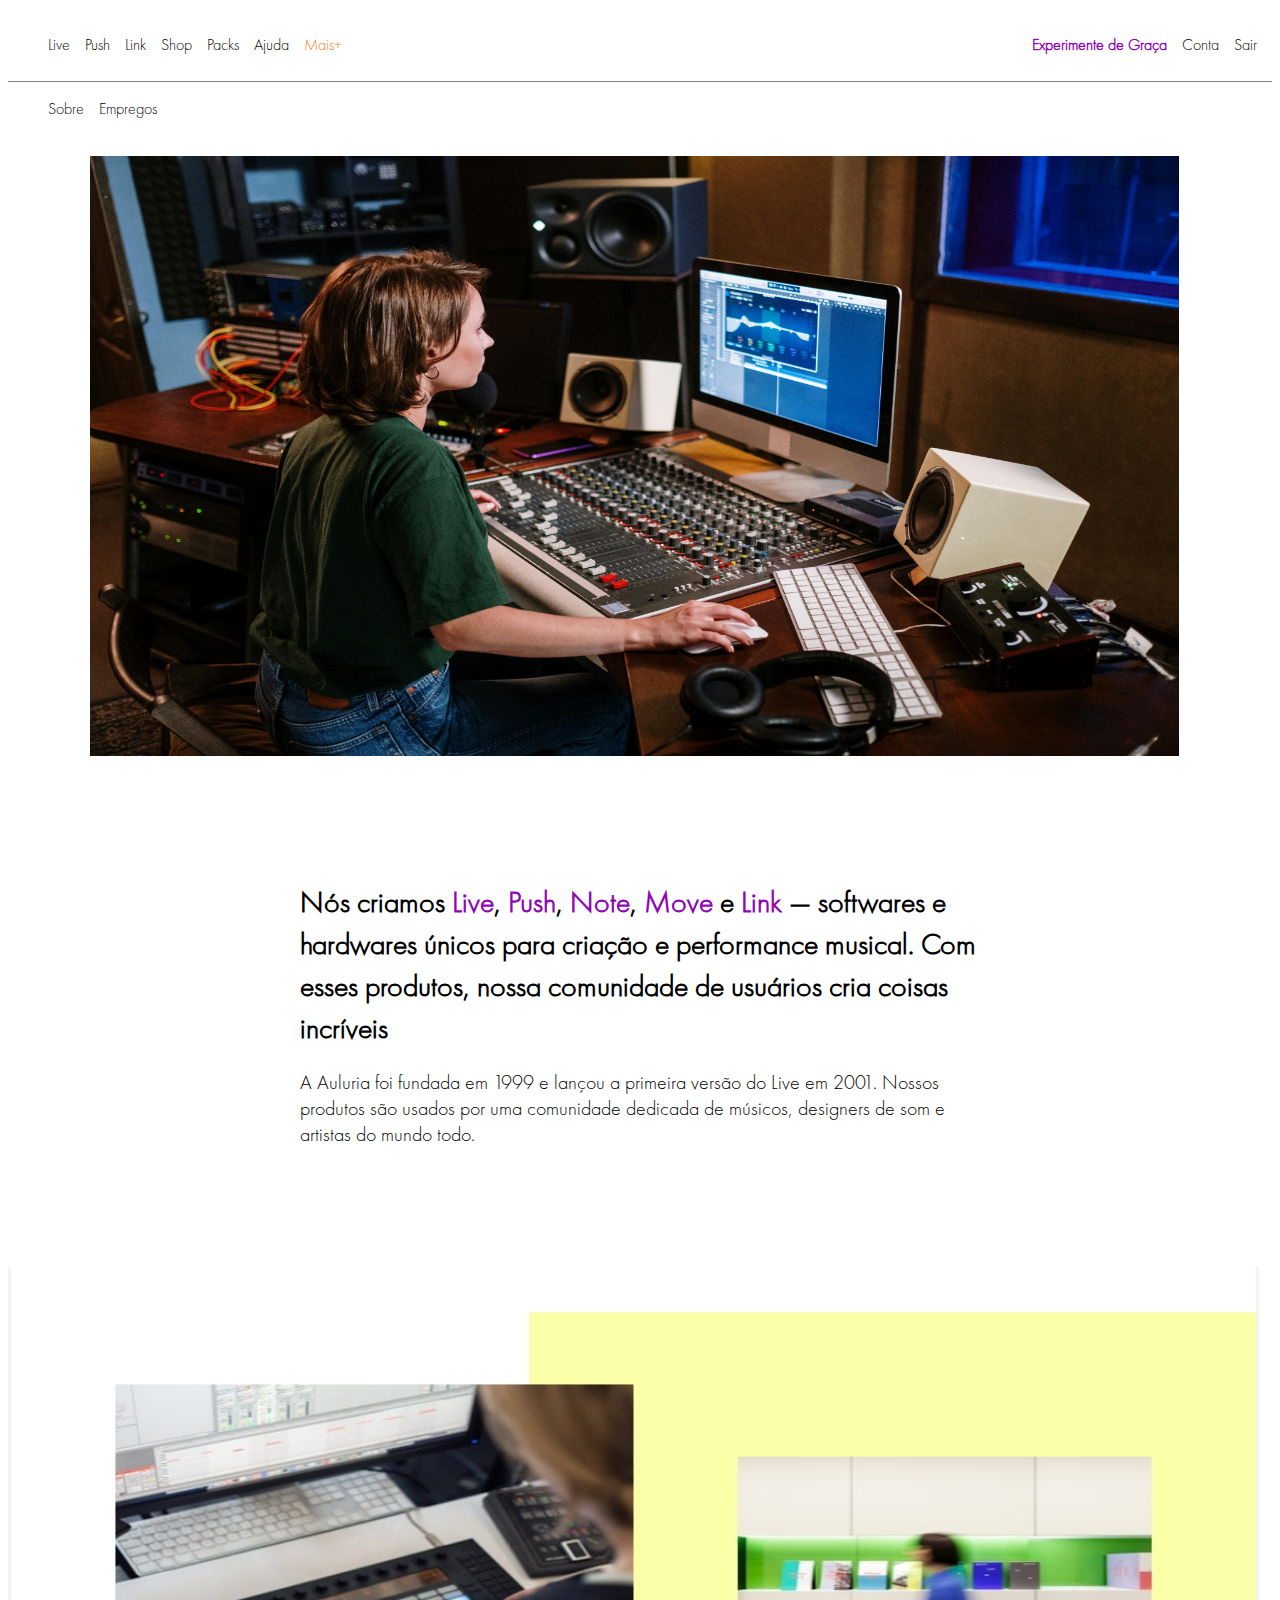
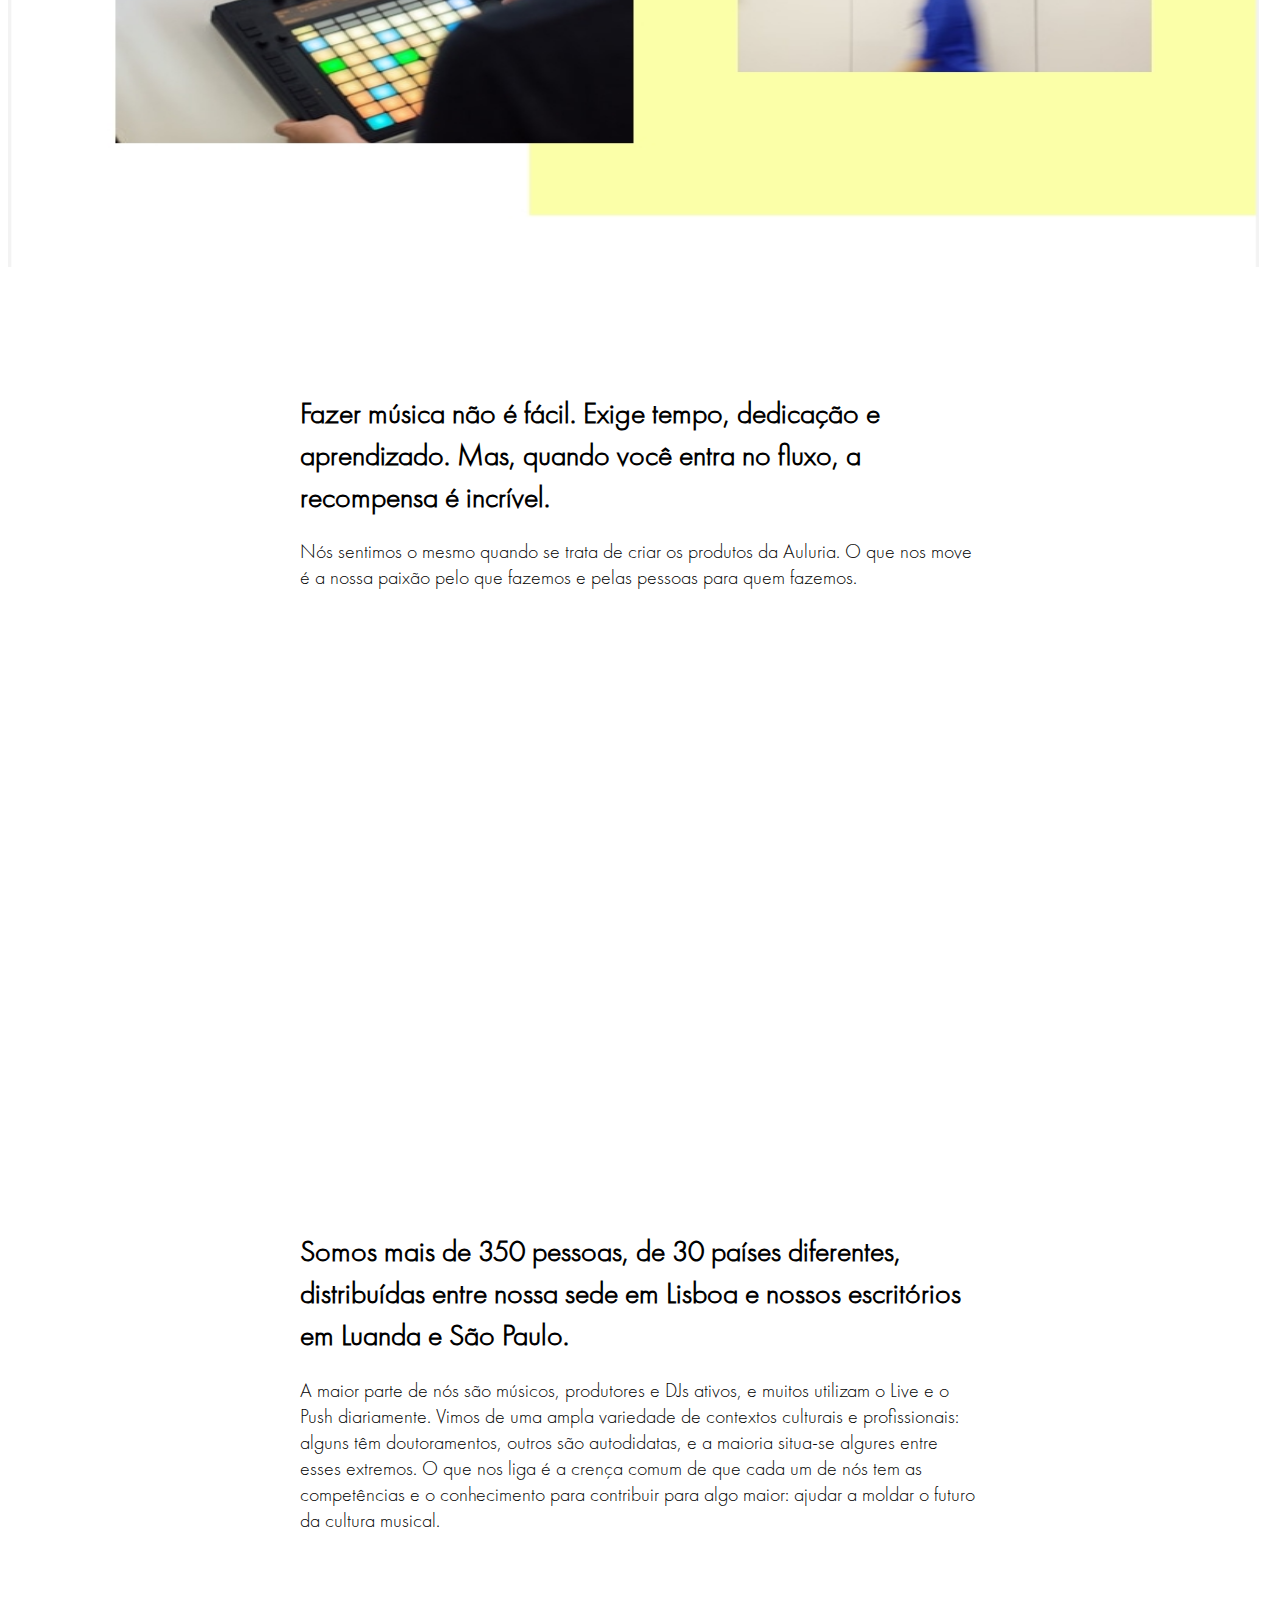
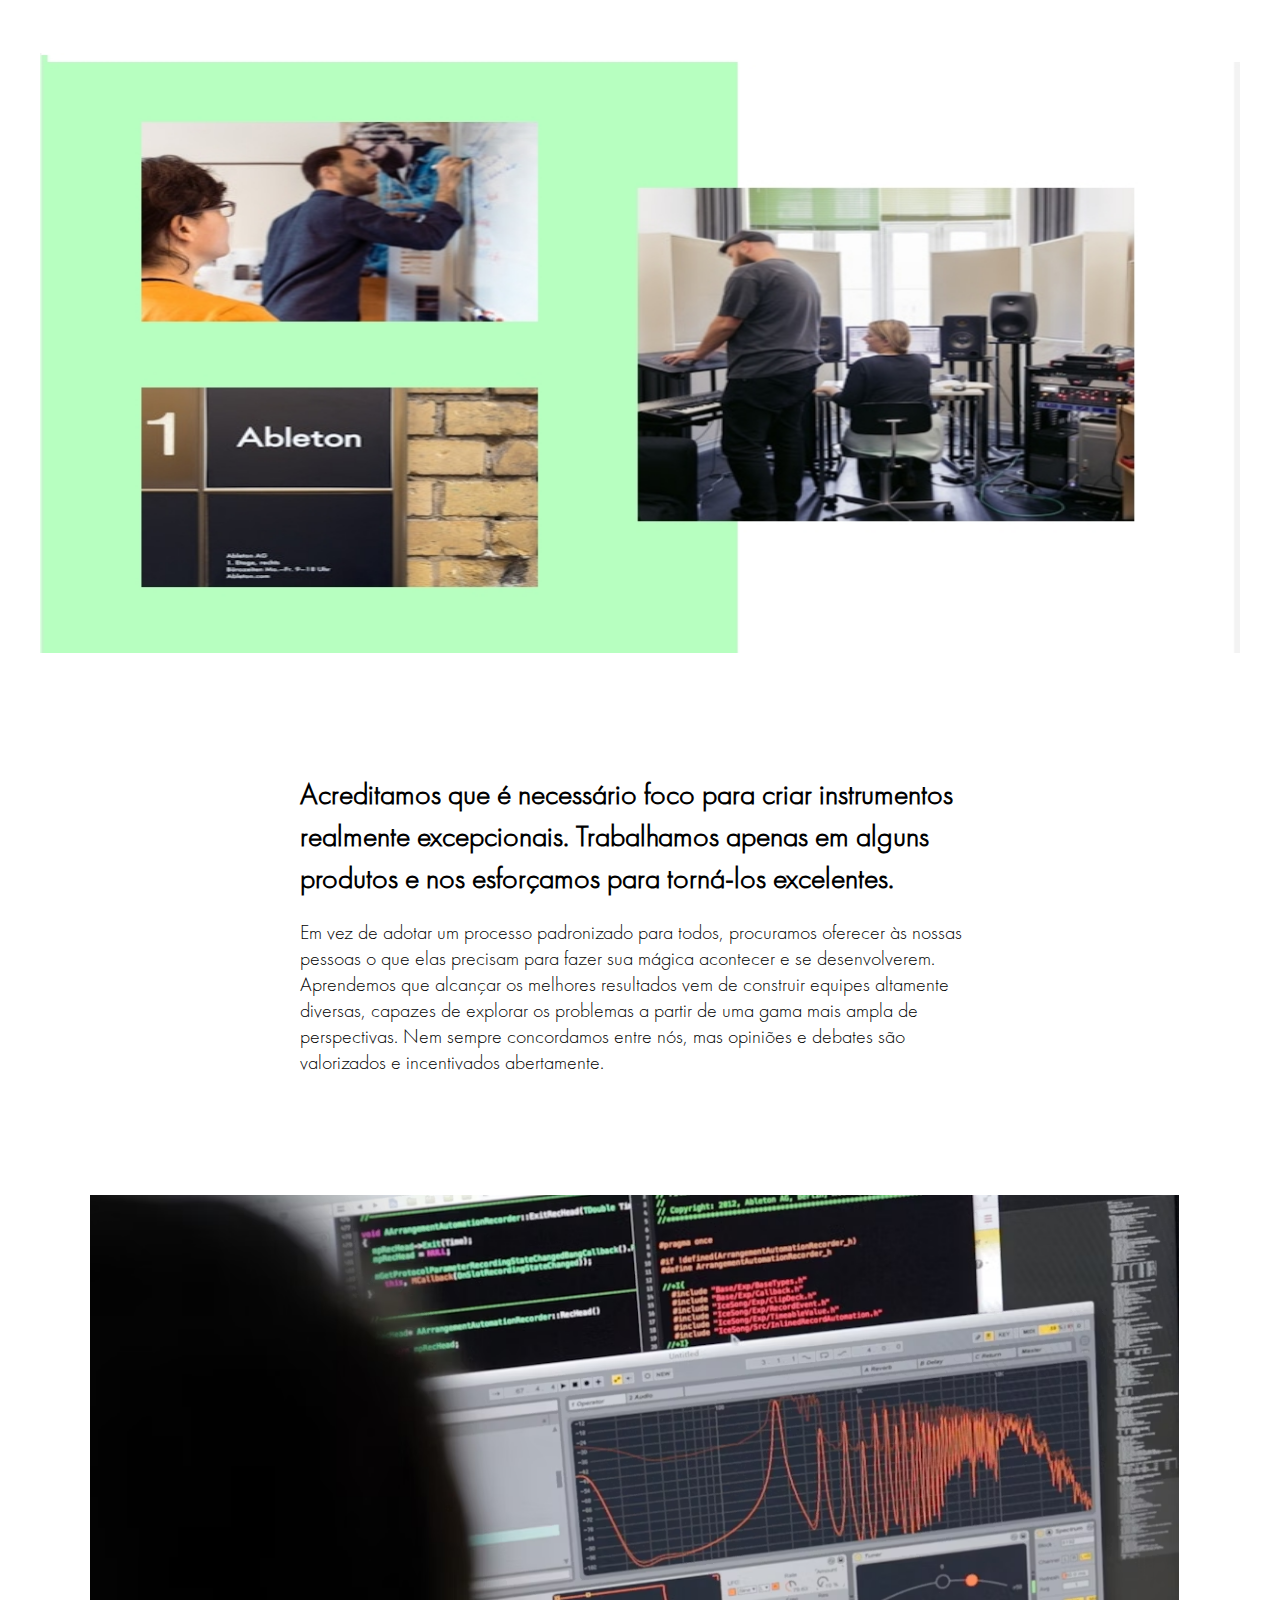
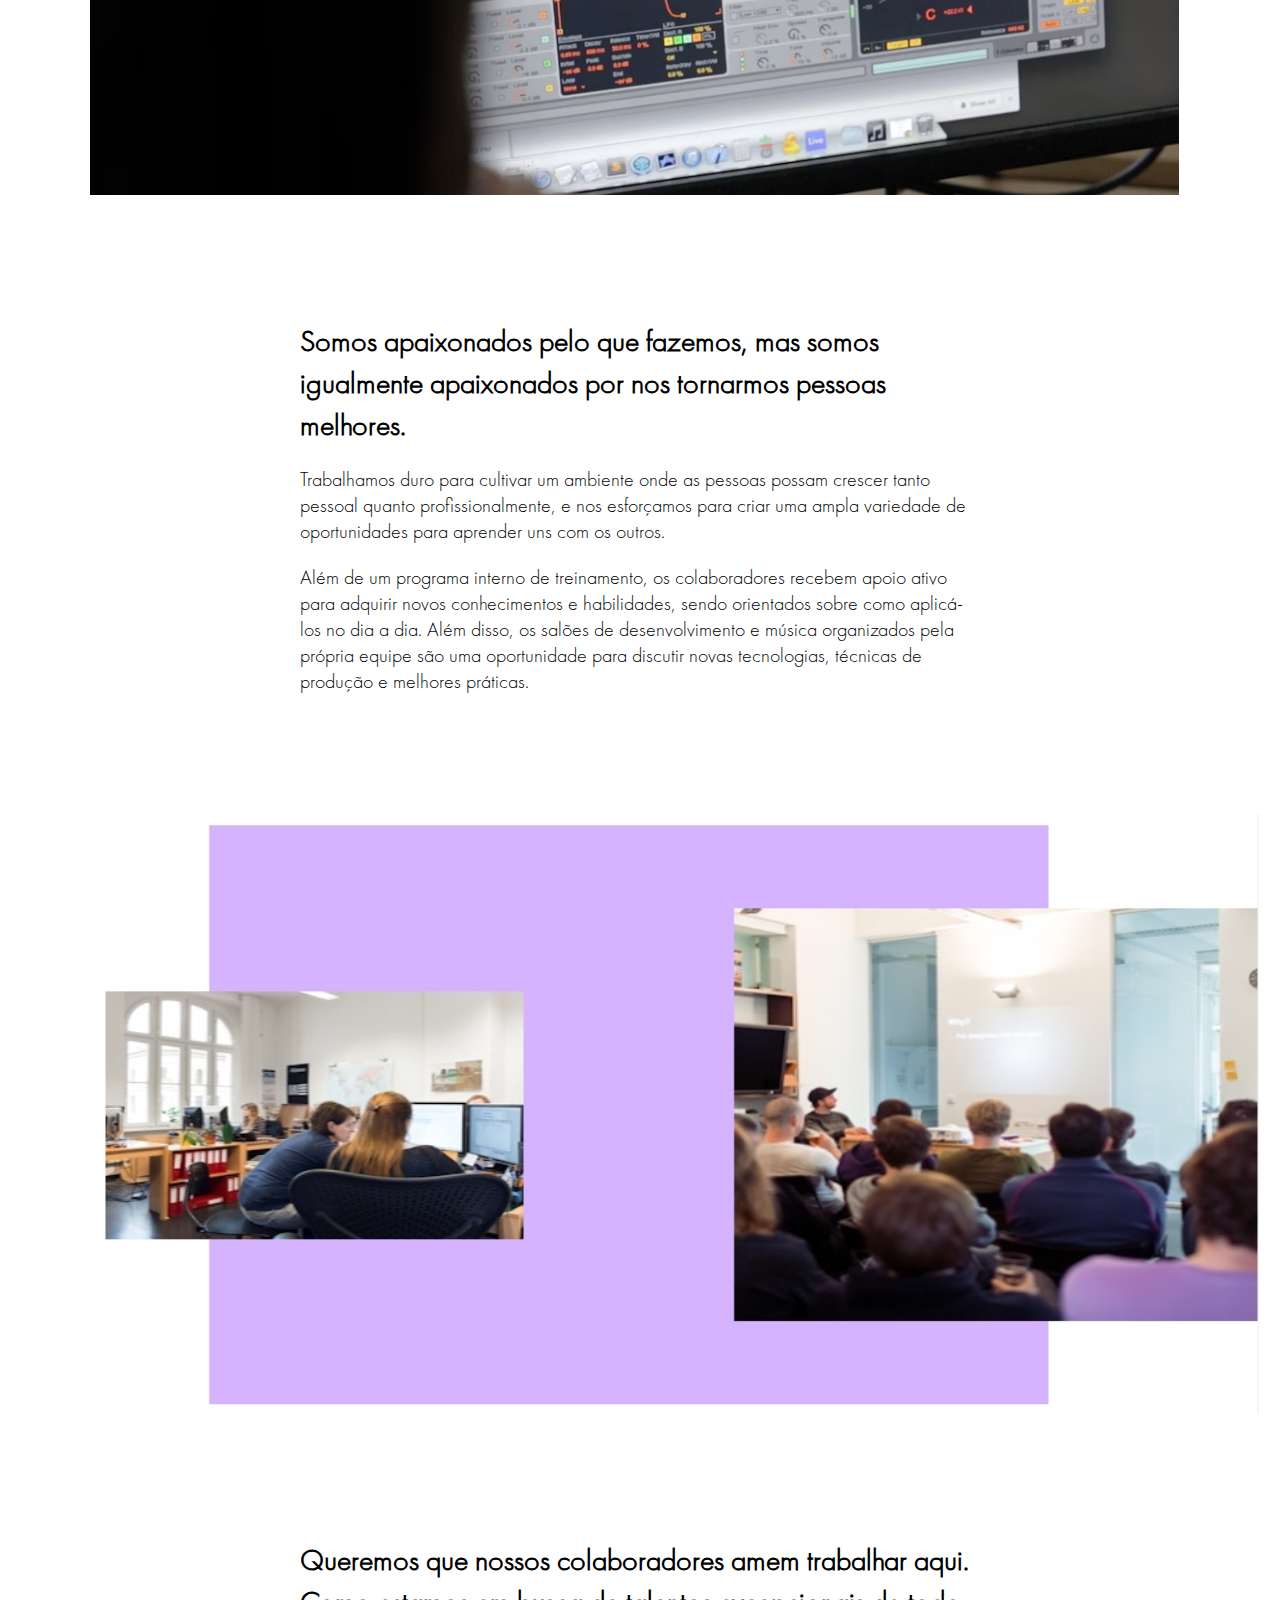
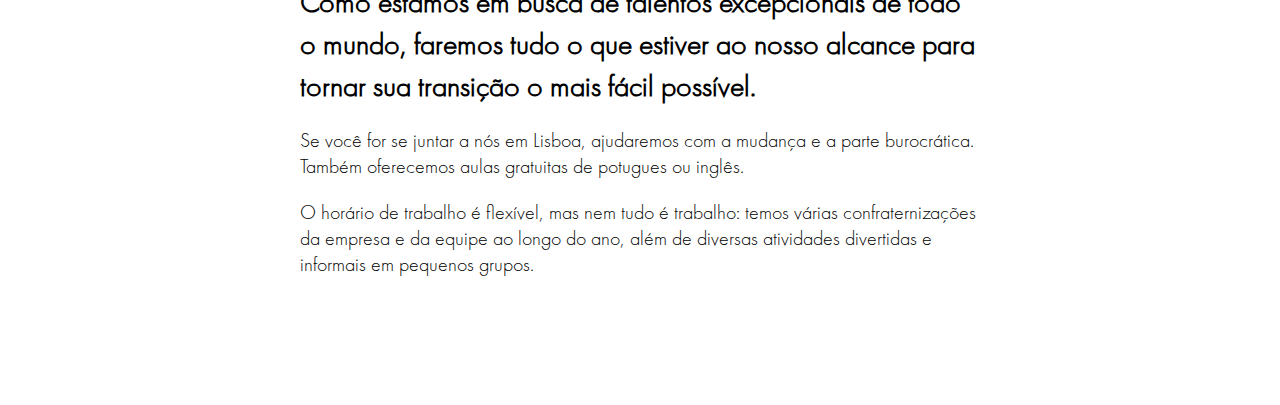
==== pages/home.html @ 12f59c29 "commit #14" ====
<!DOCTYPE html>
<html lang="en">
<head>
    <meta charset="UTF-8">
    <meta name="viewport" content="width=device-width, initial-scale=1.0">
    <title>Auluria</title>
    <link rel="stylesheet" href="home.css">
</head>
<body>
    <header>
        <div id="div-1">
            <ul>
            <li>Live</li>
            <li>Push</li>
            <li>Link</li>
            <li>Shop</li>
            <li>Packs</li>
            <li>Ajuda</li>
            <li style="color:rgba(255, 116, 3, 0.993)">Mais+</li>
            </ul>
        </div>
        <div id="div-2">
            <ul>
                <li style="color:rgba(141, 0, 184, 0.993); font-weight: bold;">Experimente de Graça</li>
                <li>Conta</li>
                <li>Sair</li>
            </ul>
        </div>
    </header>
    <main>
        <ul id="about-and-jobs">
            <li>Sobre</li>
            <li>Empregos</li>
        </ul>
<br>
<section>
    <div class="imagem1">
        <img src="/assets/foto1.jpg" alt="Minha Figura">
    </div>
   <div style="margin-top: 100px;margin-bottom: 100px;">
     <h1>Nós criamos <span>Live</span>, <span>Push</span>, <span>Note</span>, <span>Move</span> e <span>Link</span> — softwares e hardwares únicos para criação e performance musical. Com esses produtos, nossa comunidade de usuários cria coisas incríveis</h1>
     <p>
         A Auluria foi fundada em 1999 e lançou a primeira versão do Live em 2001. Nossos produtos são usados por uma comunidade dedicada de músicos, designers de som e artistas do mundo todo.
     </p>
   </div>
</section>
       
<section>
    <div class="imagem2">
        <img src="/assets/foto2.jpeg" alt="Minha Figura">
    </div>
    <div style="margin-top: 100px;margin-bottom: 100px;">
        <h1>Fazer música não é fácil. Exige tempo, dedicação e aprendizado. Mas, quando você entra no fluxo, a recompensa é incrível.</h1>
        <p>
            Nós sentimos o mesmo quando se trata de criar os produtos da Auluria. O que nos move é a nossa paixão pelo que fazemos e pelas pessoas para quem fazemos.
        </p>
    </div>
</section>
<section>
    
    <iframe style="width: 680px; height: 400px; left: 0px; top: 0px;" src="https://www.youtube.com/embed/9SbnhgjeyXA" title="Why Ableton - Juanpe" frameborder="0" allow="accelerometer; autoplay; clipboard-write; encrypted-media; gyroscope; picture-in-picture; web-share" referrerpolicy="strict-origin-when-cross-origin" allowfullscreen></iframe> 
    
   <div style="margin-top: 100px;margin-bottom: 100px;">
     <h1>Somos mais de 350 pessoas, de 30 países diferentes, distribuídas entre nossa sede em Lisboa e nossos escritórios em Luanda e São Paulo.</h1>
     
     <p>
         A maior parte de nós são músicos, produtores e DJs ativos, e muitos utilizam o Live e o Push diariamente. Vimos de uma ampla variedade de contextos culturais e profissionais: alguns têm doutoramentos, outros são autodidatas, e a maioria situa-se algures entre esses extremos. O que nos liga é a crença comum de que cada um de nós tem as competências e o conhecimento para contribuir para algo maior: ajudar a moldar o futuro da cultura musical.
     </p>
   </div>
</section>
<section>
    <div class="imagem3">
        <img src="/assets/foto3.jpeg" alt="Minha Figura">
    </div>
    
   <div style="margin-top: 100px;margin-bottom: 100px;">
     <h1>Acreditamos que é necessário foco para criar instrumentos realmente excepcionais. Trabalhamos apenas em alguns produtos e nos esforçamos para torná-los excelentes.</h1>
     
     <p>
        Em vez de adotar um processo padronizado para todos, procuramos oferecer às nossas pessoas o que elas precisam para fazer sua mágica acontecer e se desenvolverem. Aprendemos que alcançar os melhores resultados vem de construir equipes altamente diversas, capazes de explorar os problemas a partir de uma gama mais ampla de perspectivas.
        Nem sempre concordamos entre nós, mas opiniões e debates são valorizados e incentivados abertamente.
                
     </p>
   </div>
</section>
<section>
    <div class="imagem1">
        <img src="/assets/foto4.avif" alt="Minha Figura">
    </div>
   <div style="margin-top: 100px;margin-bottom: 100px;">
     <h1>Somos apaixonados pelo que fazemos, mas somos igualmente apaixonados por nos tornarmos pessoas melhores.</h1>
<p>Trabalhamos duro para cultivar um ambiente onde as pessoas possam crescer tanto pessoal quanto profissionalmente, e nos esforçamos para criar uma ampla variedade de oportunidades para aprender uns com os outros.</p>
     <p>
        Além de um programa interno de treinamento, os colaboradores recebem apoio ativo para adquirir novos conhecimentos e habilidades, sendo orientados sobre como aplicá-los no dia a dia. Além disso, os salões de desenvolvimento e música organizados pela própria equipe são uma oportunidade para discutir novas tecnologias, técnicas de produção e melhores práticas.
     </p>
   </div>
</section>
<section>
    <div class="imagem2">
        <img src="/assets/foto5.jpeg" alt="Minha Figura">
    </div>
    <div style="margin-top: 100px;margin-bottom: 100px;">
        <h1>Queremos que nossos colaboradores amem trabalhar aqui. Como estamos em busca de talentos excepcionais de todo o mundo, faremos tudo o que estiver ao nosso alcance para tornar sua transição o mais fácil possível.</h1>
        <p>
            Se você for se juntar a nós em Lisboa, ajudaremos com a mudança e a parte burocrática. Também oferecemos aulas gratuitas de potugues ou inglês.
        </p>
        <p>
            O horário de trabalho é flexível, mas nem tudo é trabalho: temos várias confraternizações da empresa e da equipe ao longo do ano, além de diversas atividades divertidas e informais em pequenos grupos.
        </p>
    </div>
</section>
    </main>
    
</body>
</html>
---- pages/home.css ----
/* @import url('https://fonts.googleapis.com/css2?family=Inter:ital,opsz,wght@0,14..32,100..900;1,14..32,100..900&family=Outfit:wght@100..900&display=swap'); */


@font-face {
    font-family: 'FuturaPTLight';
    src: url('/fonts/FuturaPTLight.otf') format('opentype'); 
    font-weight: normal;
    font-style: normal;
    font-display: swap; 
}

*{
    font-family: 'FuturaPTLight', sans-serif;
}

header,#about-and-jobs{
   
}

header{
    display: flex;
    flex-direction: row;
    justify-content: space-between;
    border-bottom: 1px solid rgb(126, 126, 126);
    padding-bottom: 10px;
    padding-top: 10px;
}

header ul{
    display: flex;
    flex-direction: row;
}

header ul li{
    margin-right: 15px;
    cursor: pointer;
}

ul{
    list-style: none;
}

h1{
    font-size:30px;
    font-weight:700;
    line-height:42px;
}

p{
    font-size: 20px;
}

section{
    display: flex;
    justify-content: center;
    flex-direction: column;
    align-items: center;
}

#about-and-jobs{
    display: flex;
    flex-direction: row;
}

#about-and-jobs li{
    margin-right: 15px;
}

.imagem1{
    width: 1100px;
}

.imagem2{
    width: 100%;
}
.imagem1 img{
    width: 99%;
    height: 600px;
   
}

.imagem2 img{
    width: 99%;
    height: 600px;
}

.imagem3{
    display: flex;
    justify-content: center;
    width: 100%;
}

.imagem3 img{
    width: 1200px;
    height: 600px;
}

section h1,p{
    text-align: left;
    width: 680px;
}

section span{
     color:rgba(141, 0, 184, 0.993);
}
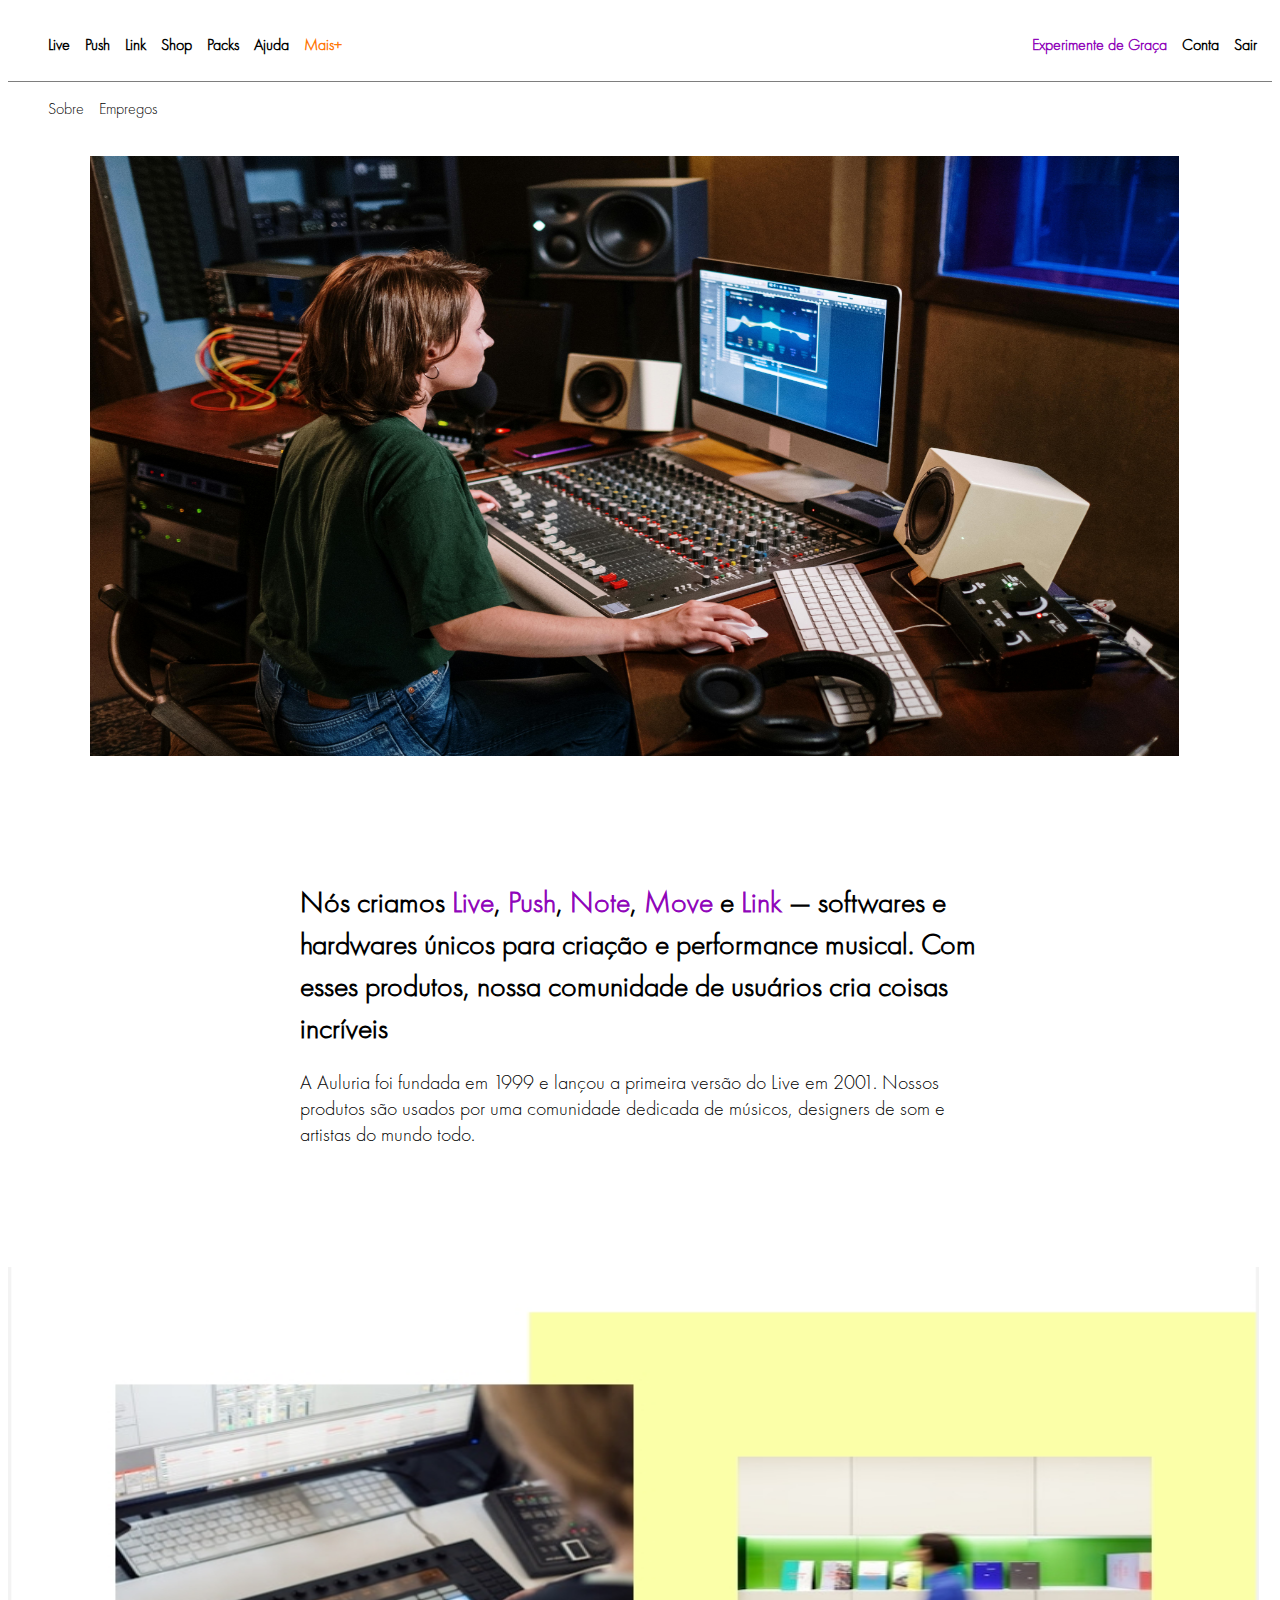
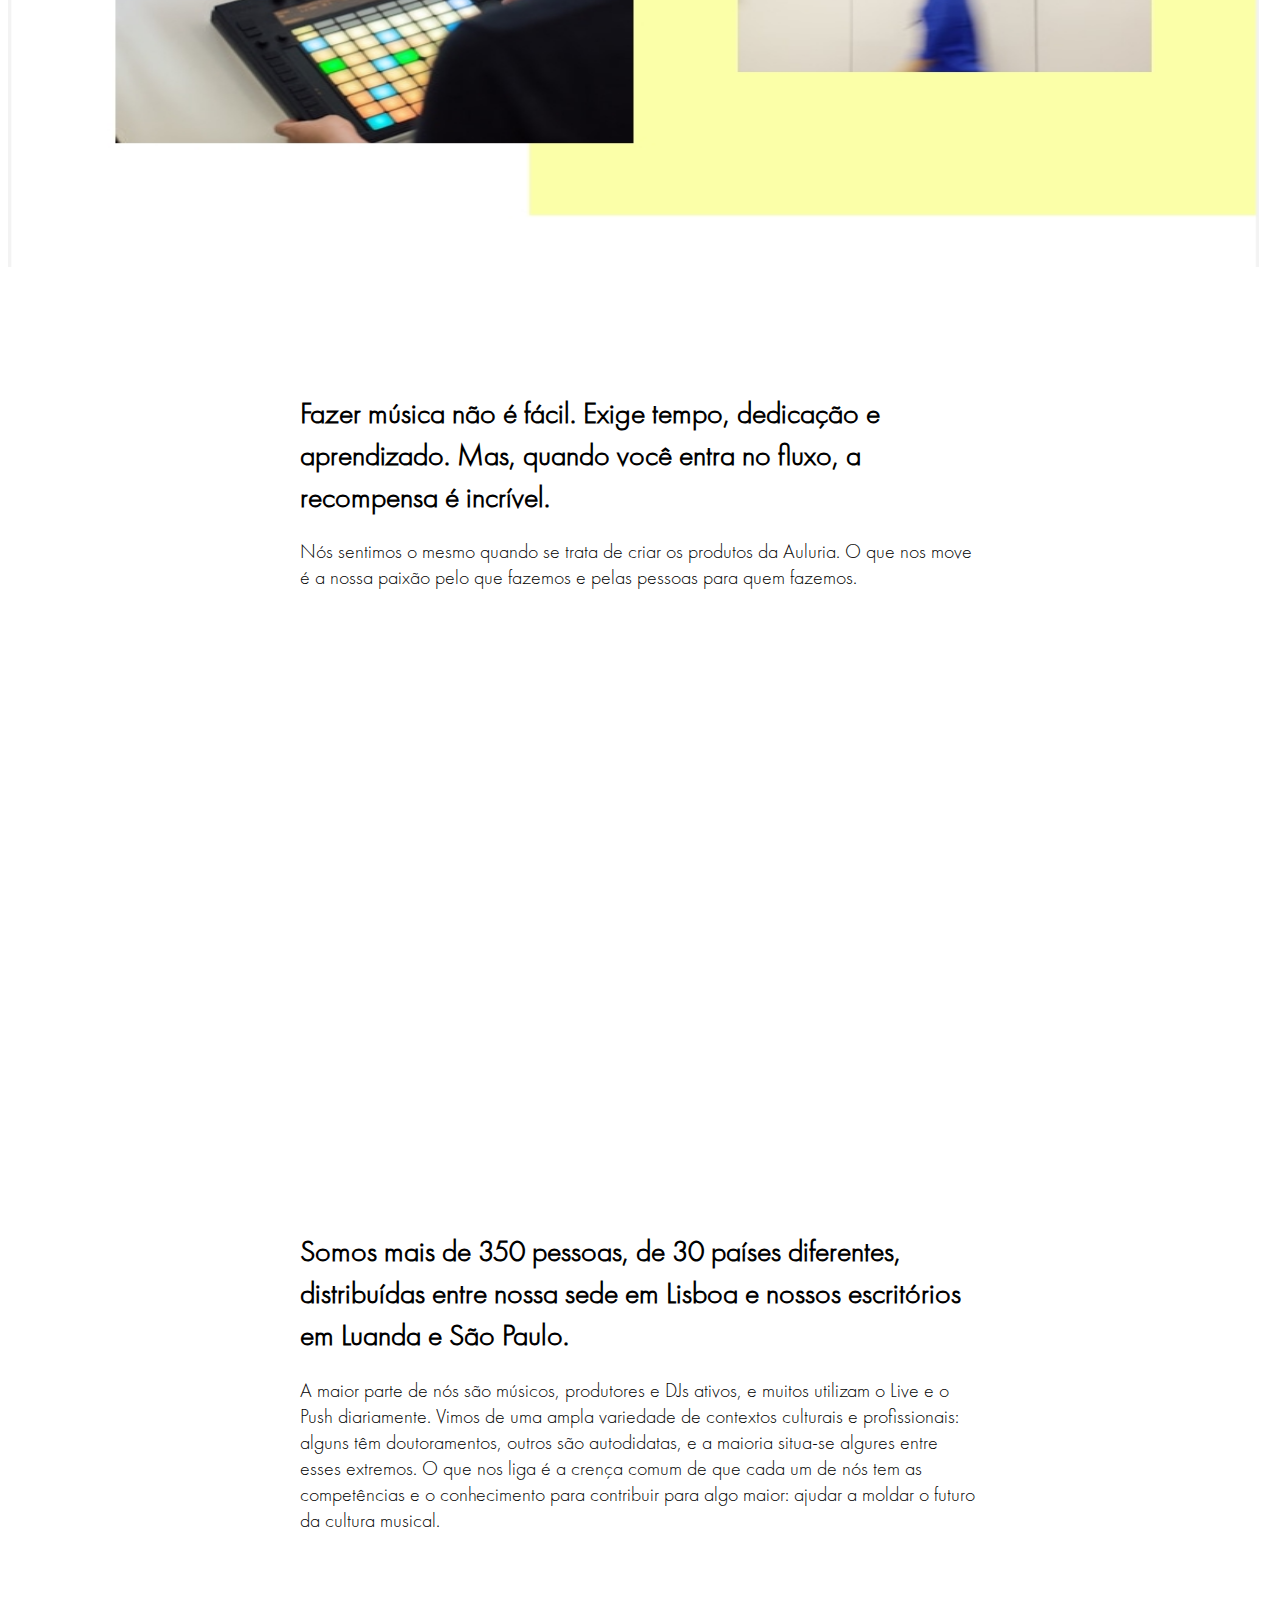
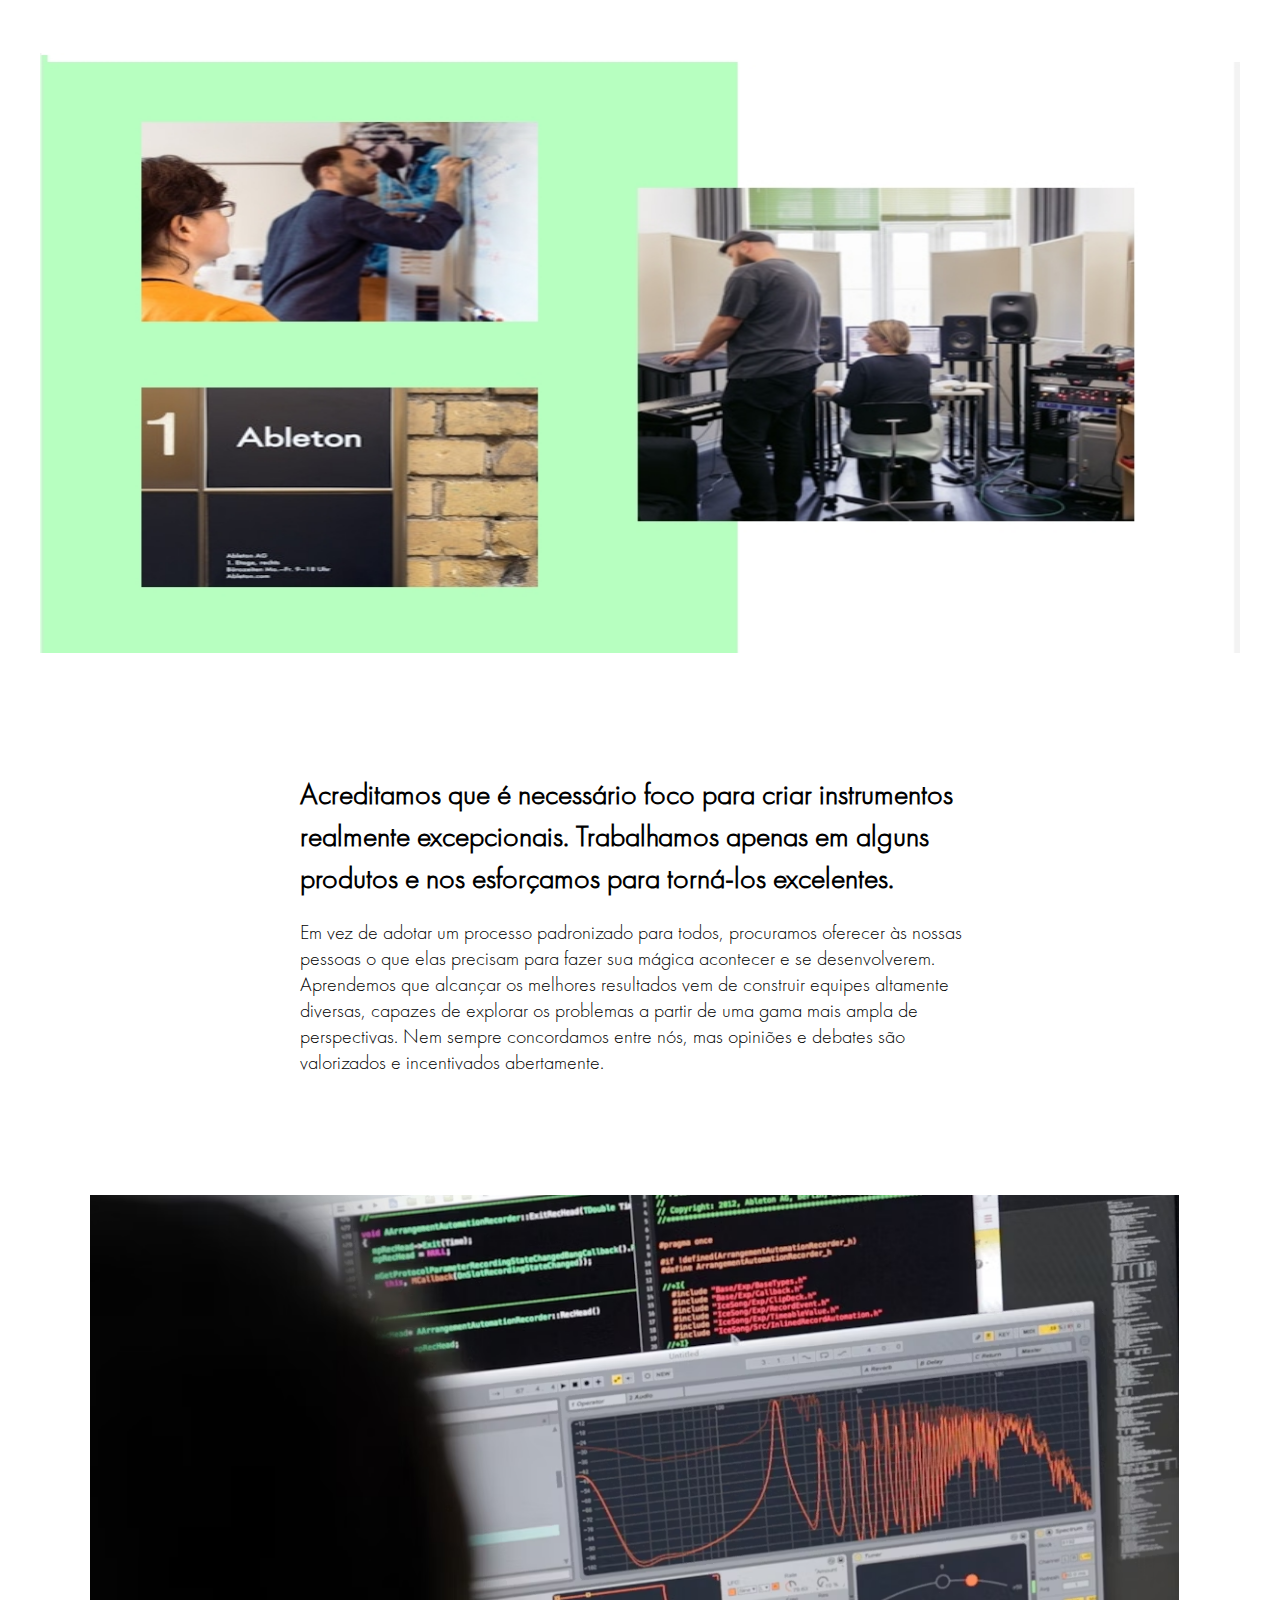
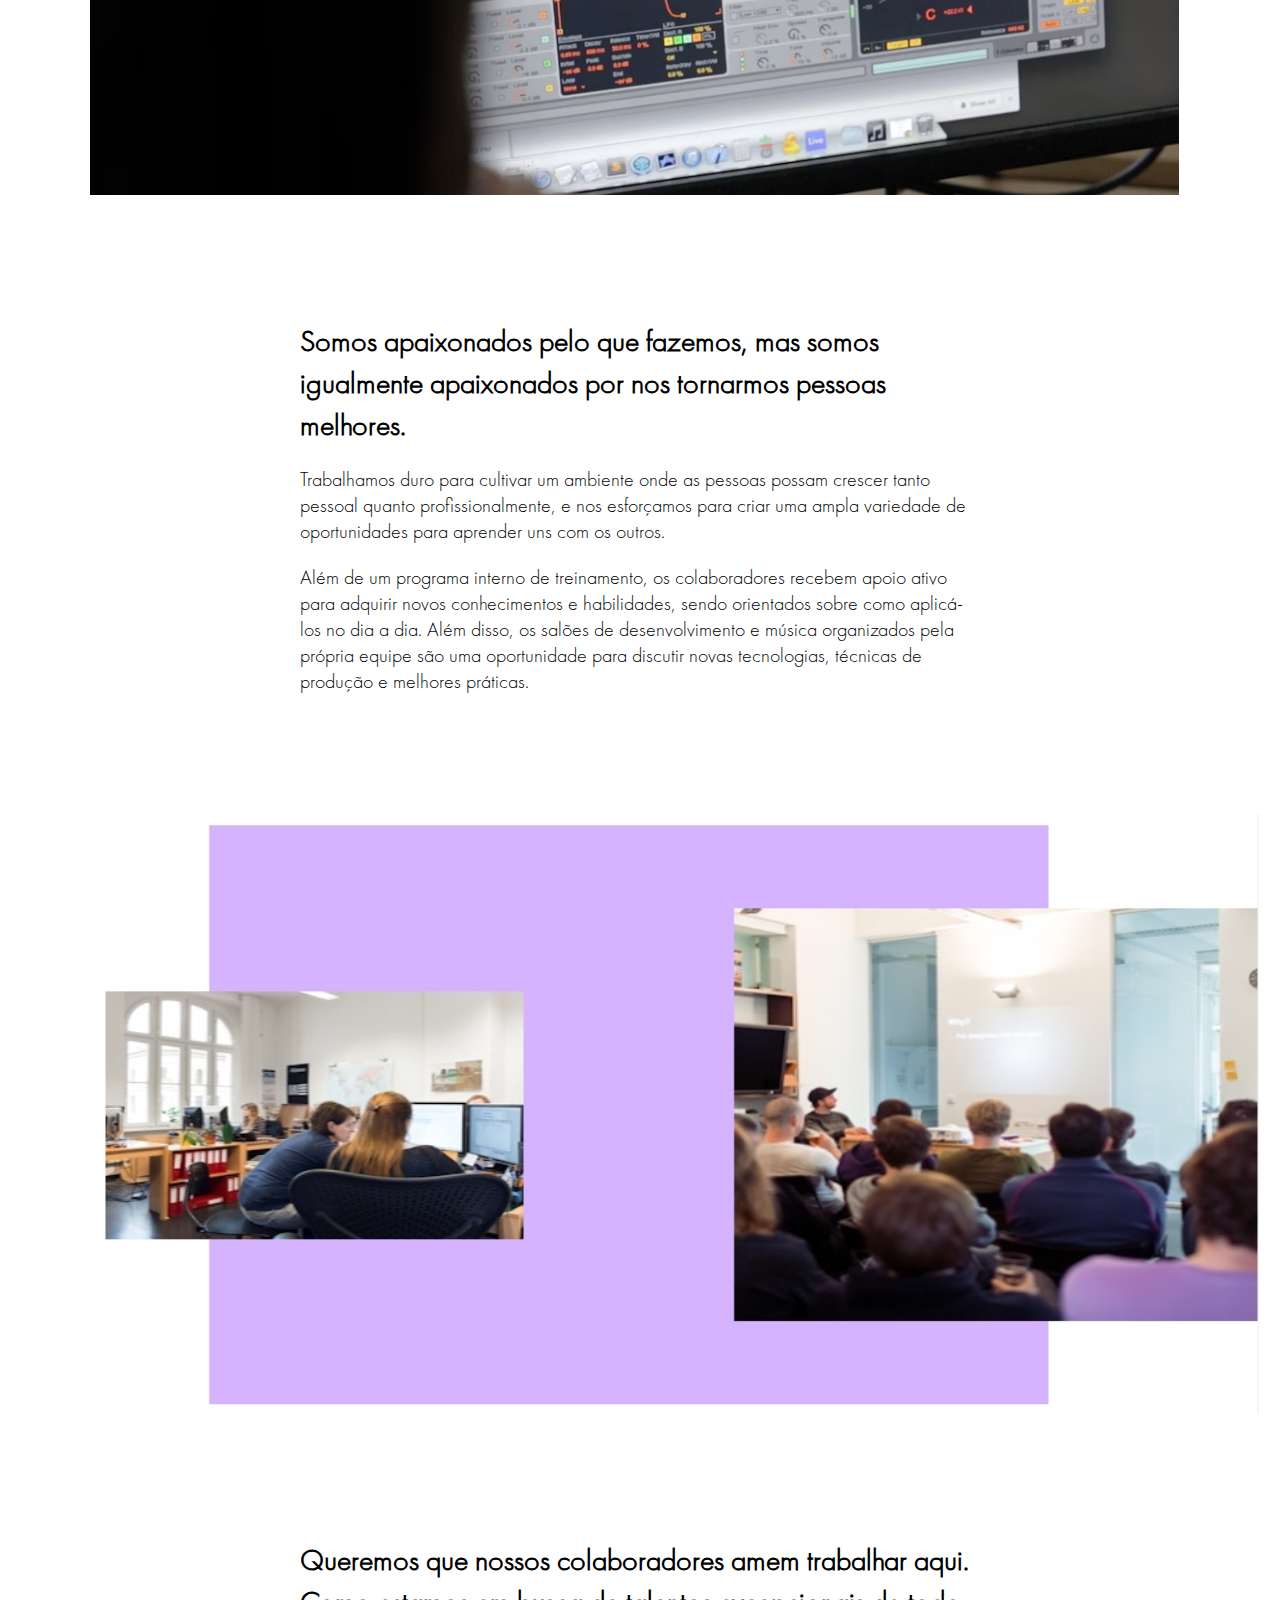
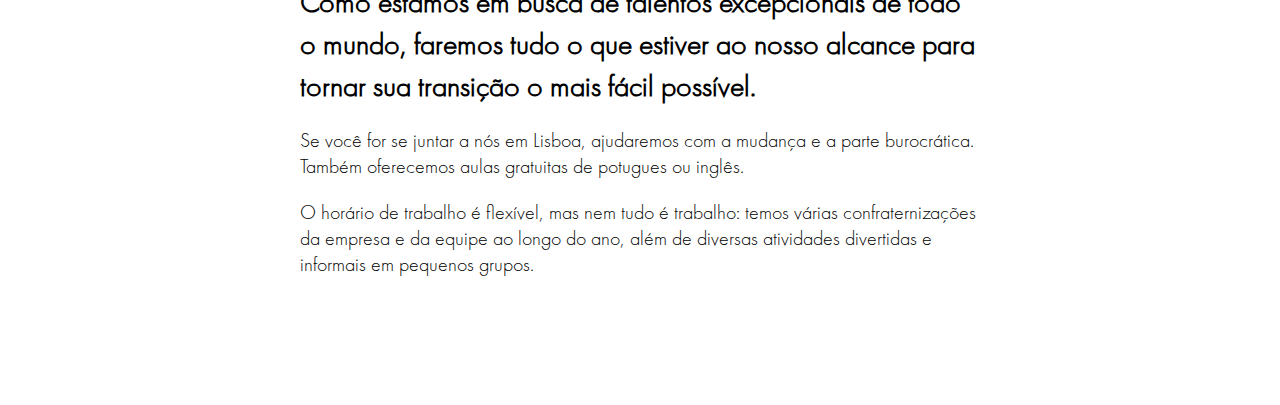
==== commit 442d66be: "commit #14" ====
--- a/pages/home.html
+++ b/pages/home.html
@@ -21,7 +21,7 @@
         </div>
         <div id="div-2">
             <ul>
-                <li style="color:rgba(141, 0, 184, 0.993); font-weight: bold;">Experimente de Graça</li>
+                <li style="color:rgba(141, 0, 184, 0.993); font-weight: bolder;">Experimente de Graça</li>
                 <li>Conta</li>
                 <li>Sair</li>
             </ul>
--- a/pages/home.css
+++ b/pages/home.css
@@ -1,4 +1,6 @@
-/* @import url('https://fonts.googleapis.com/css2?family=Inter:ital,opsz,wght@0,14..32,100..900;1,14..32,100..900&family=Outfit:wght@100..900&display=swap'); */
+*{
+    font-family: 'FuturaPTLight', sans-serif;
+}
 
 
 @font-face {
@@ -9,8 +11,8 @@
     font-display: swap; 
 }
 
-*{
-    font-family: 'FuturaPTLight', sans-serif;
+#div-1,#div-2{
+    font-weight: 800;
 }
 
 header,#about-and-jobs{
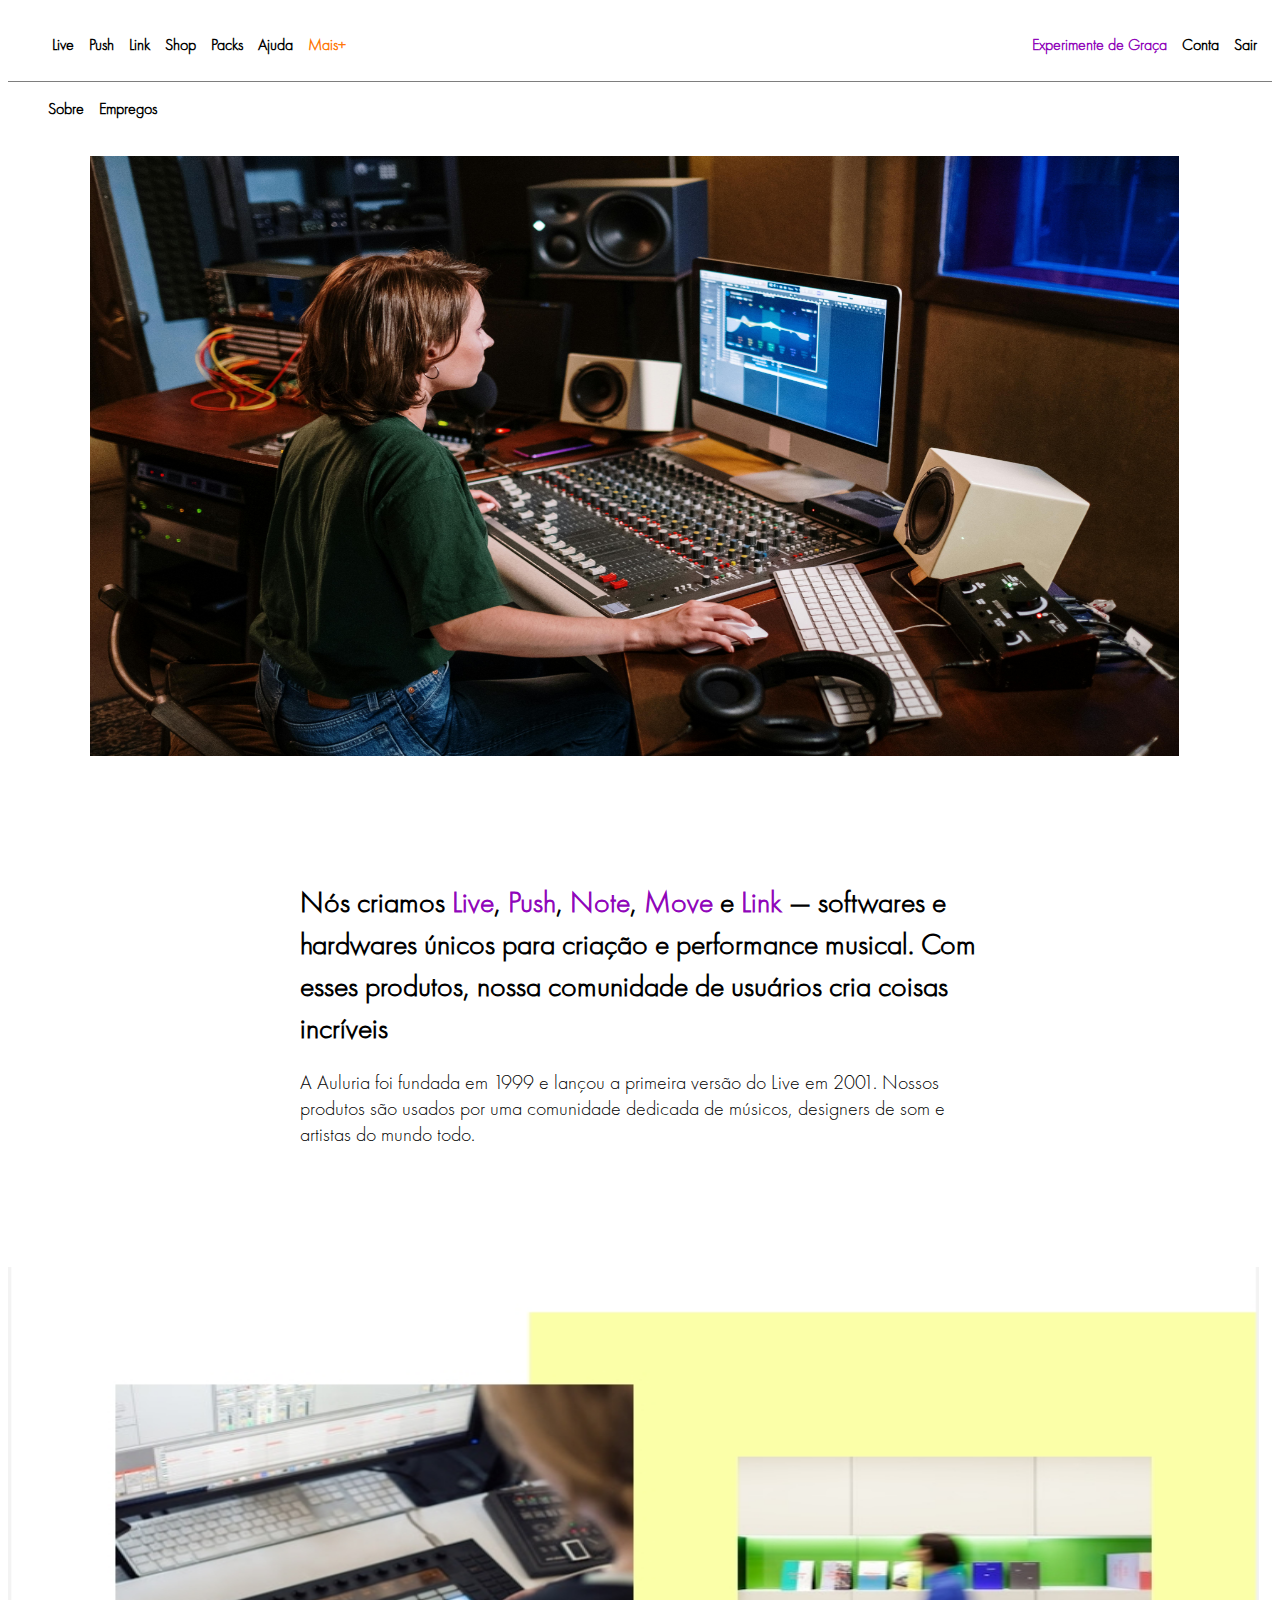
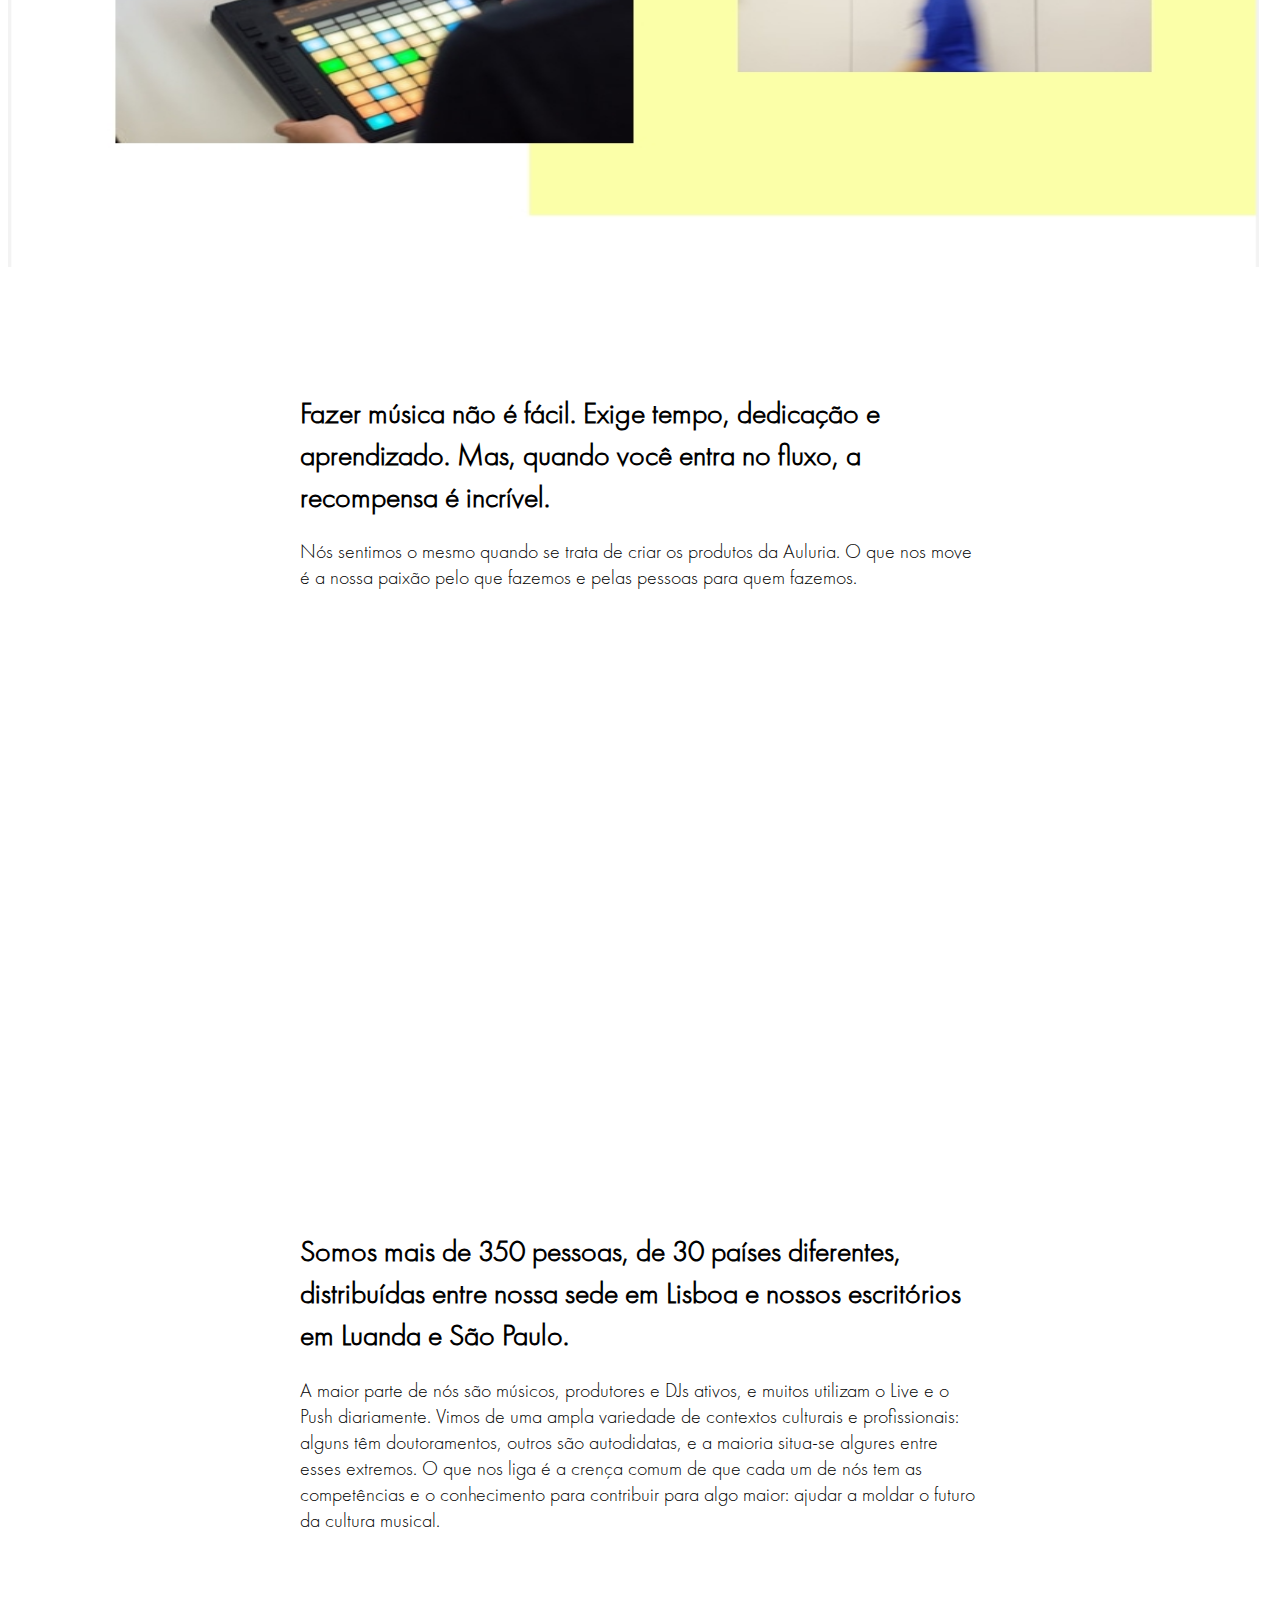
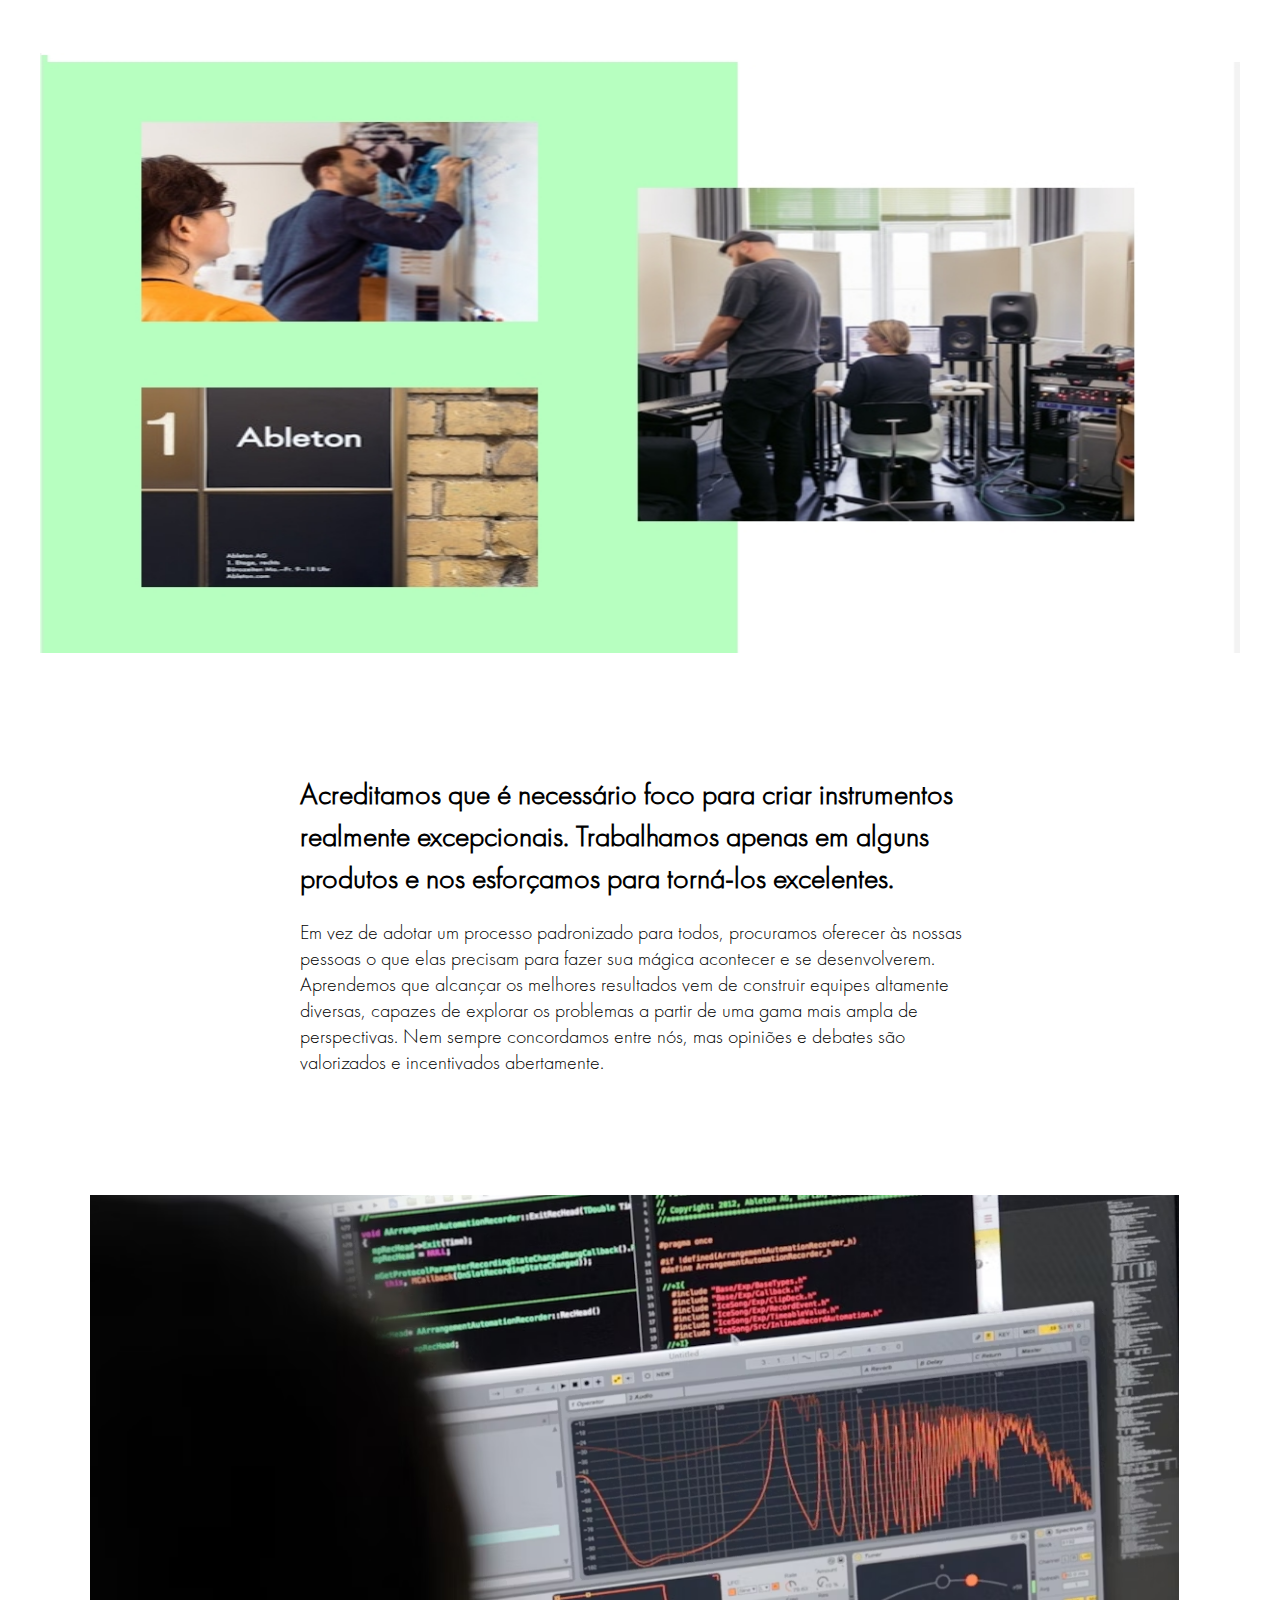
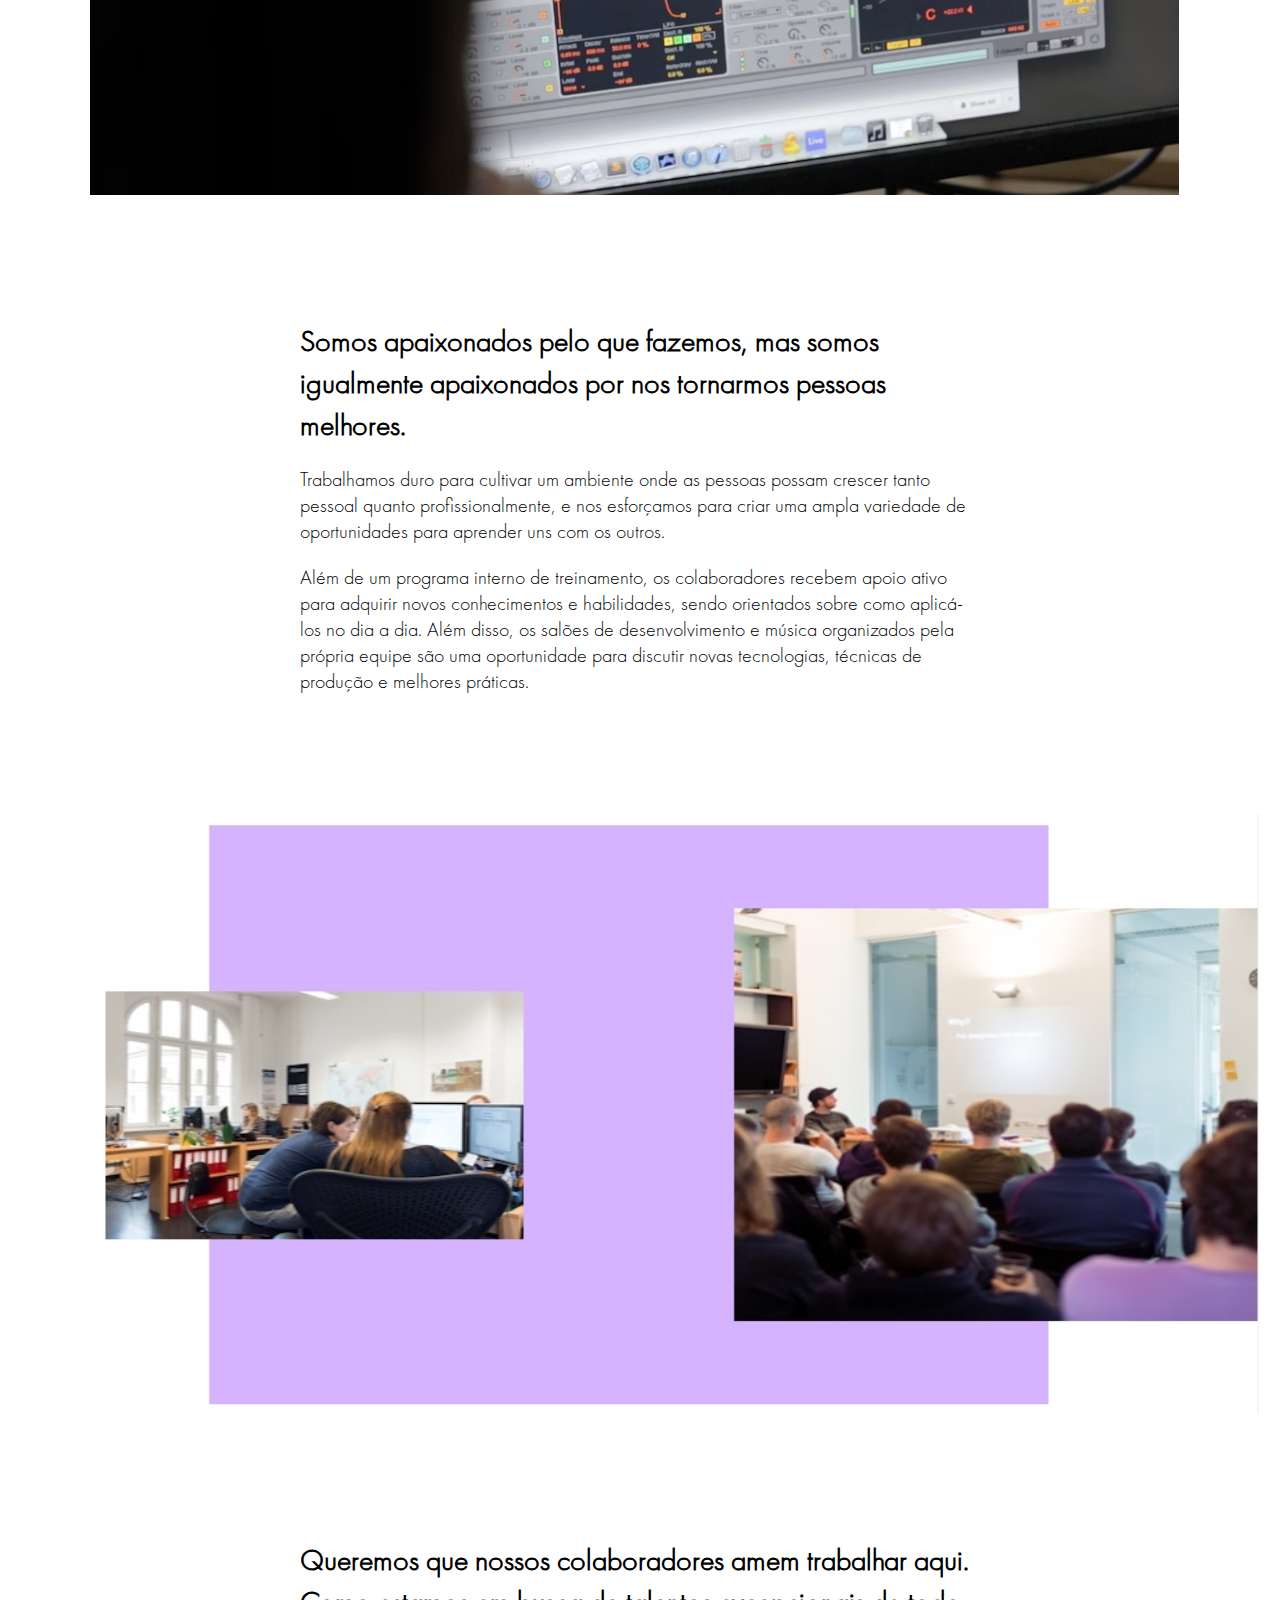
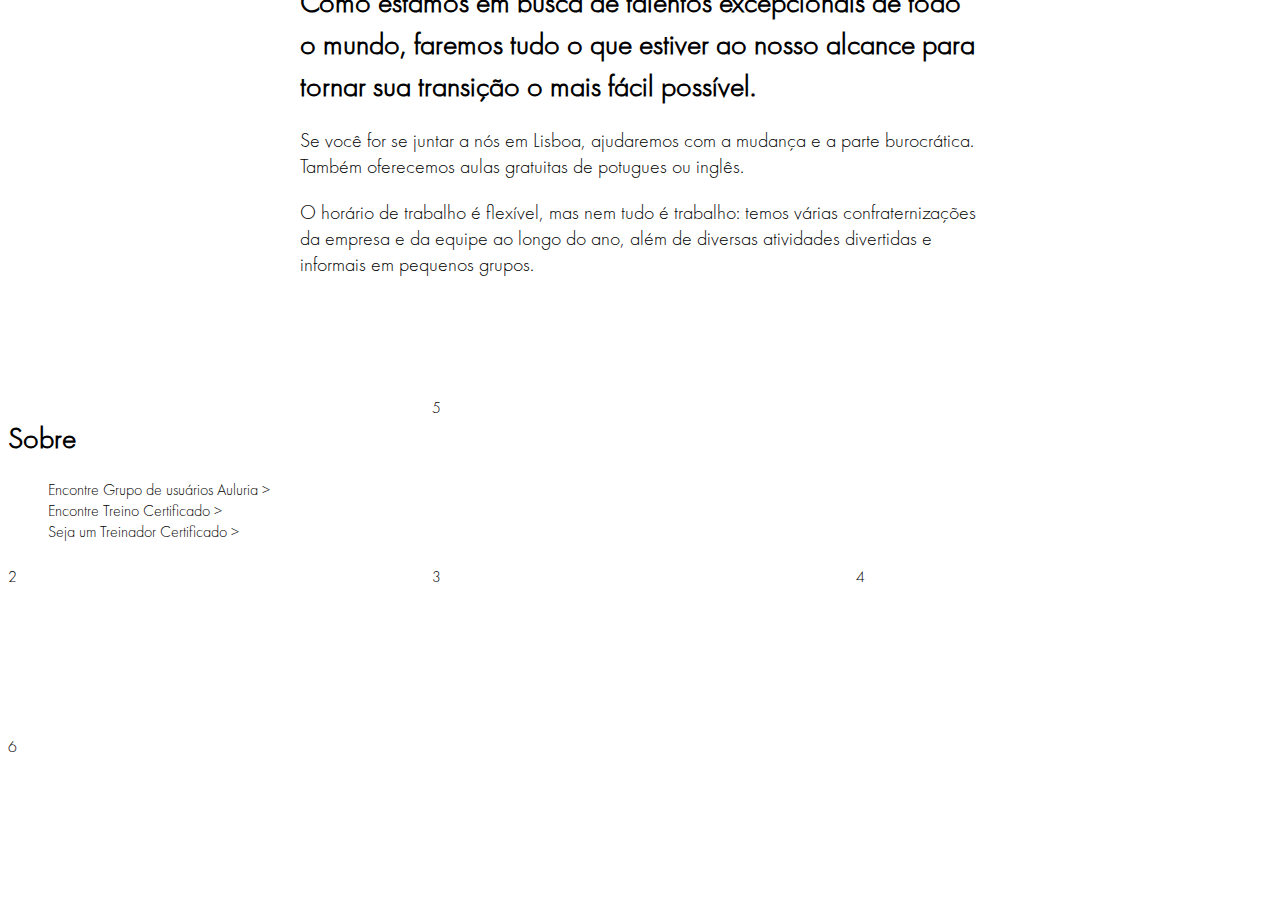
==== commit 99505266: "footer adicionado" ====
--- a/pages/home.html
+++ b/pages/home.html
@@ -109,6 +109,22 @@
         </p>
     </div>
 </section>
+<footer>
+    <div class="parent">
+        <div class="div1"><h1>Sobre</h1>
+        <ul>
+            <li>Encontre Grupo de usuários Auluria ></li>
+            <li>Encontre Treino Certificado ></li>
+            <li>Seja um Treinador Certificado ></li>
+        </ul>
+        </div>
+        <div class="div2">2</div>
+        <div class="div3">3</div>
+        <div class="div4">4</div>
+        <div class="div5">5</div>
+        <div class="div6">6</div>
+    </div>
+</footer>
     </main>
     
 </body>
--- a/pages/home.css
+++ b/pages/home.css
@@ -10,13 +10,15 @@
     font-style: normal;
     font-display: swap; 
 }
-
-#div-1,#div-2{
+#div-1{
+    margin-left: 4px;
+}
+#div-1,#div-2,#about-and-jobs{
     font-weight: 800;
 }
 
-header,#about-and-jobs{
-   
+#about-and-jobs{
+    cursor: pointer;
 }
 
 header{
@@ -104,4 +106,29 @@
 
 section span{
      color:rgba(141, 0, 184, 0.993);
+}
+
+.parent {
+    display: grid;
+    grid-template-columns: repeat(3, 1fr);
+    grid-template-rows: repeat(3, 1fr);
+    gap: 8px;
+}
+    
+
+.div2 {
+    grid-row-start: 2;
+}
+
+.div3 {
+    grid-row-start: 2;
+}
+
+.div4 {
+    grid-row-start: 2;
+}
+
+
+.div6 {
+    grid-row-start: 3;
 }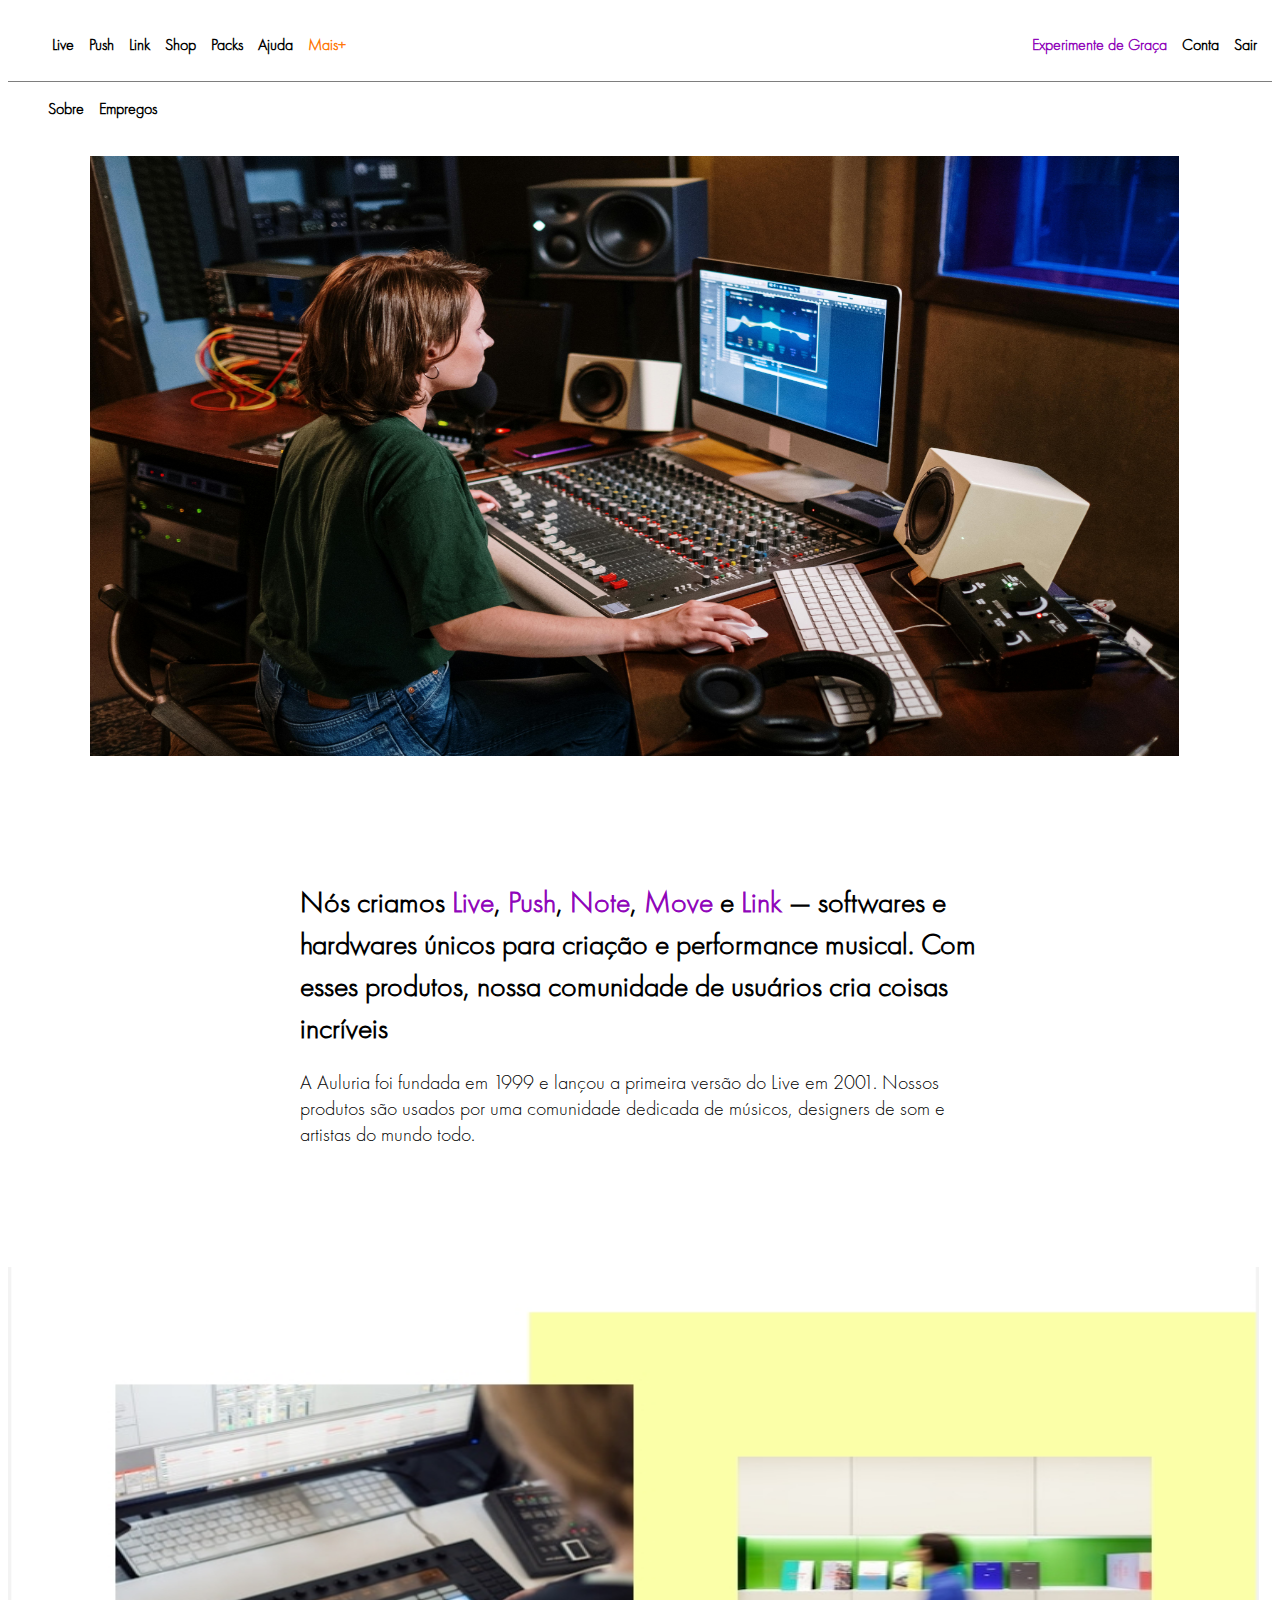
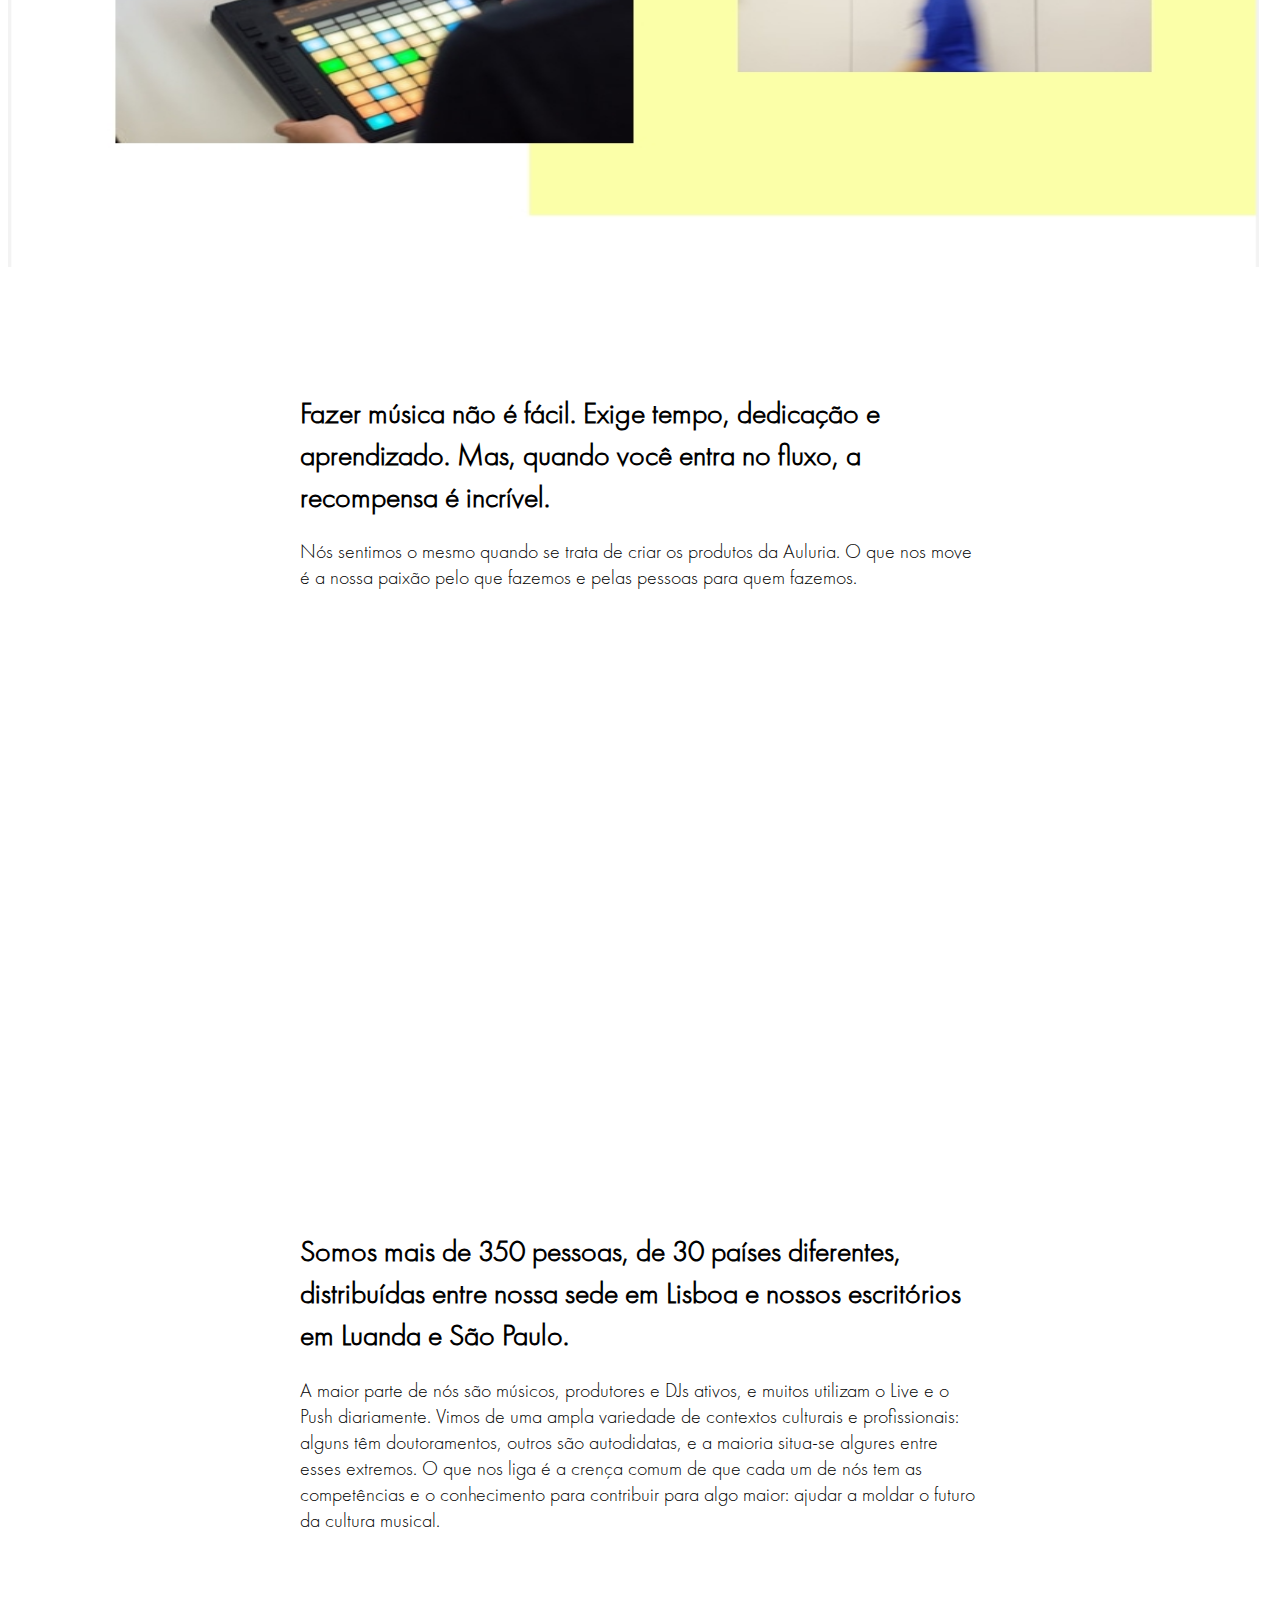
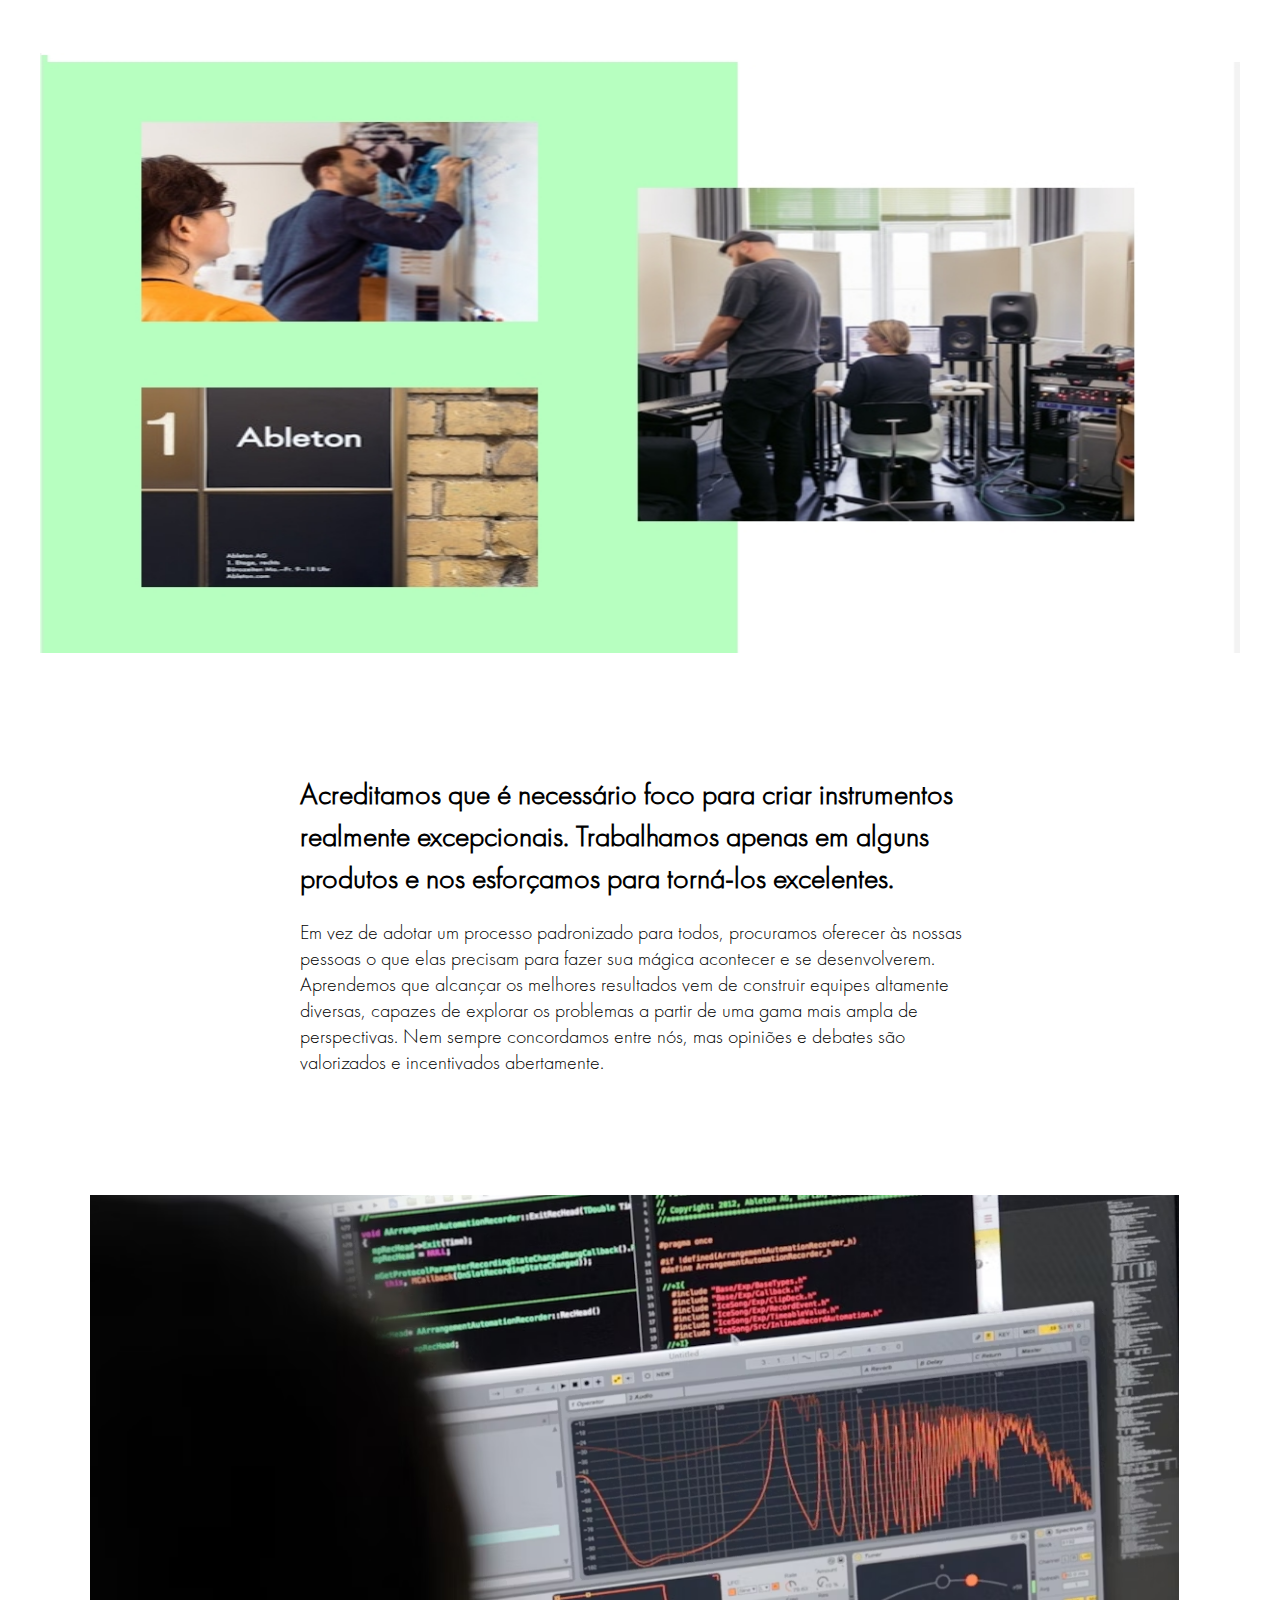
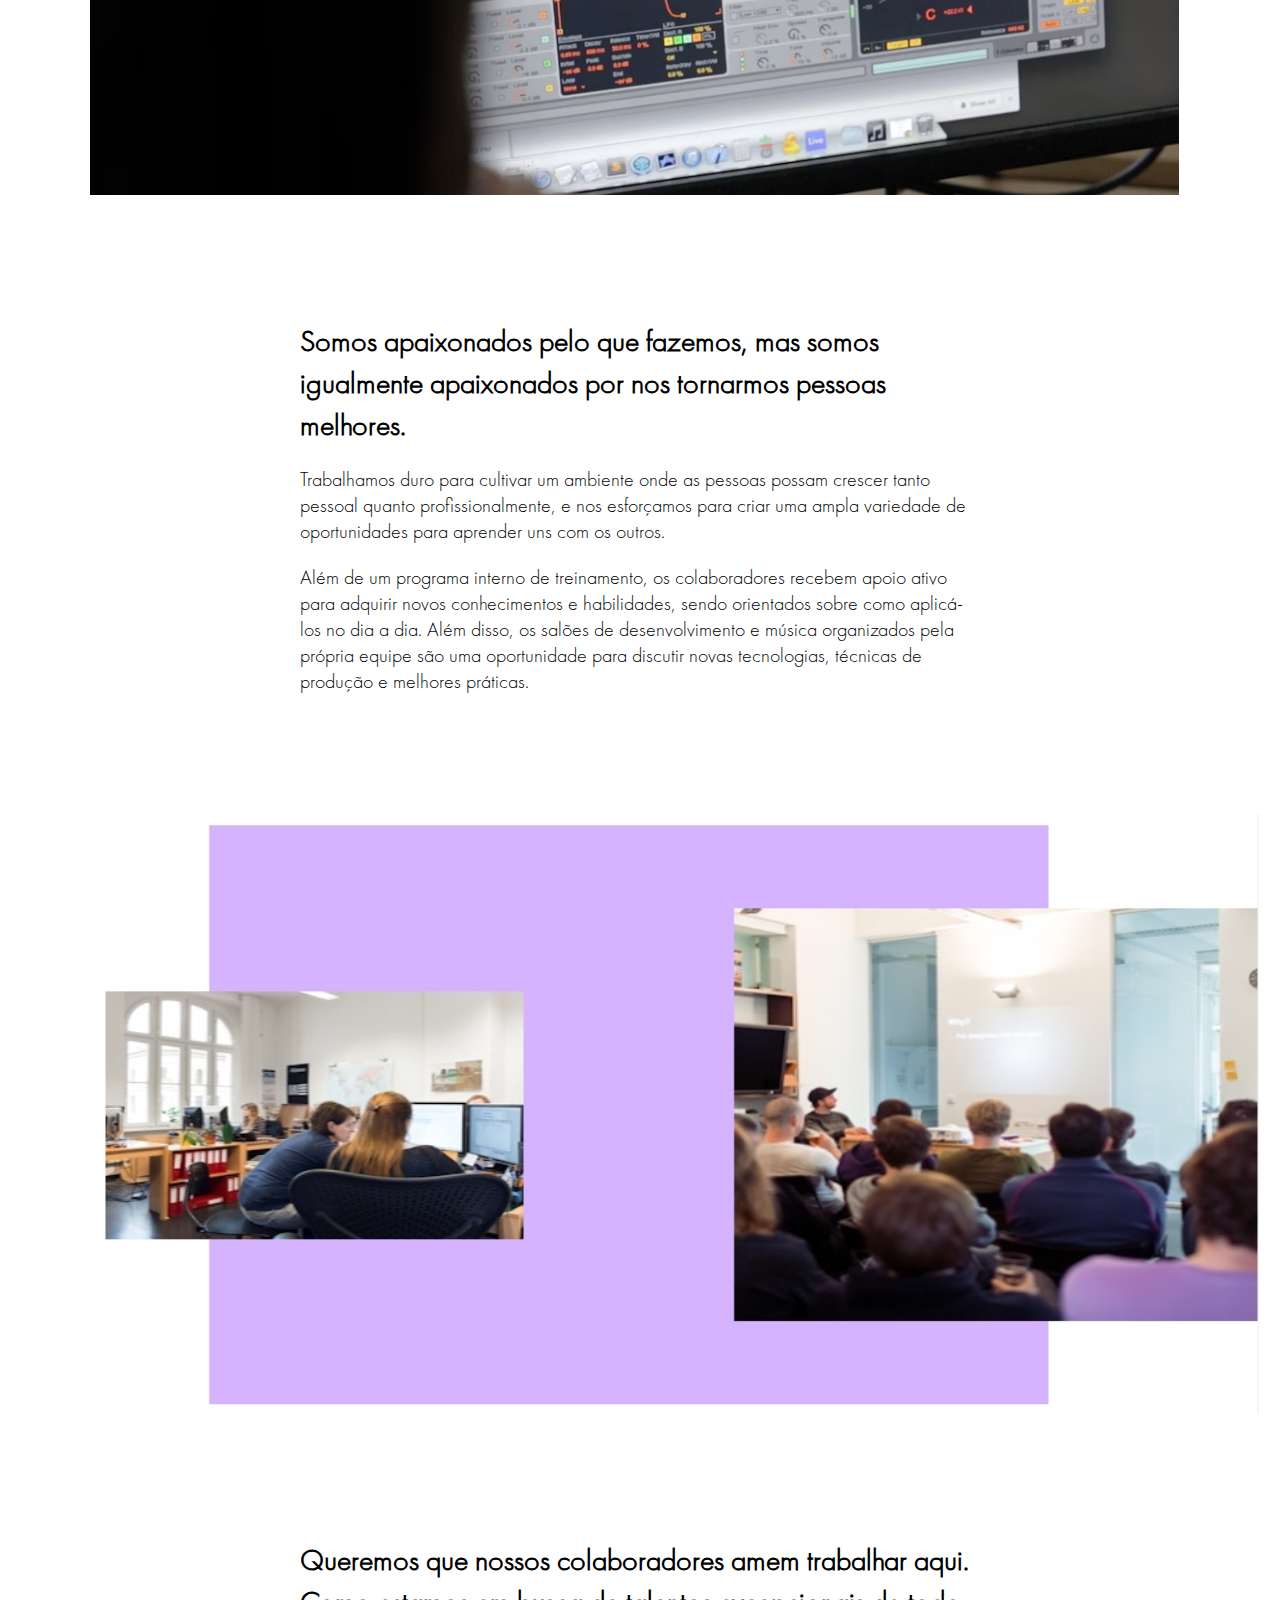
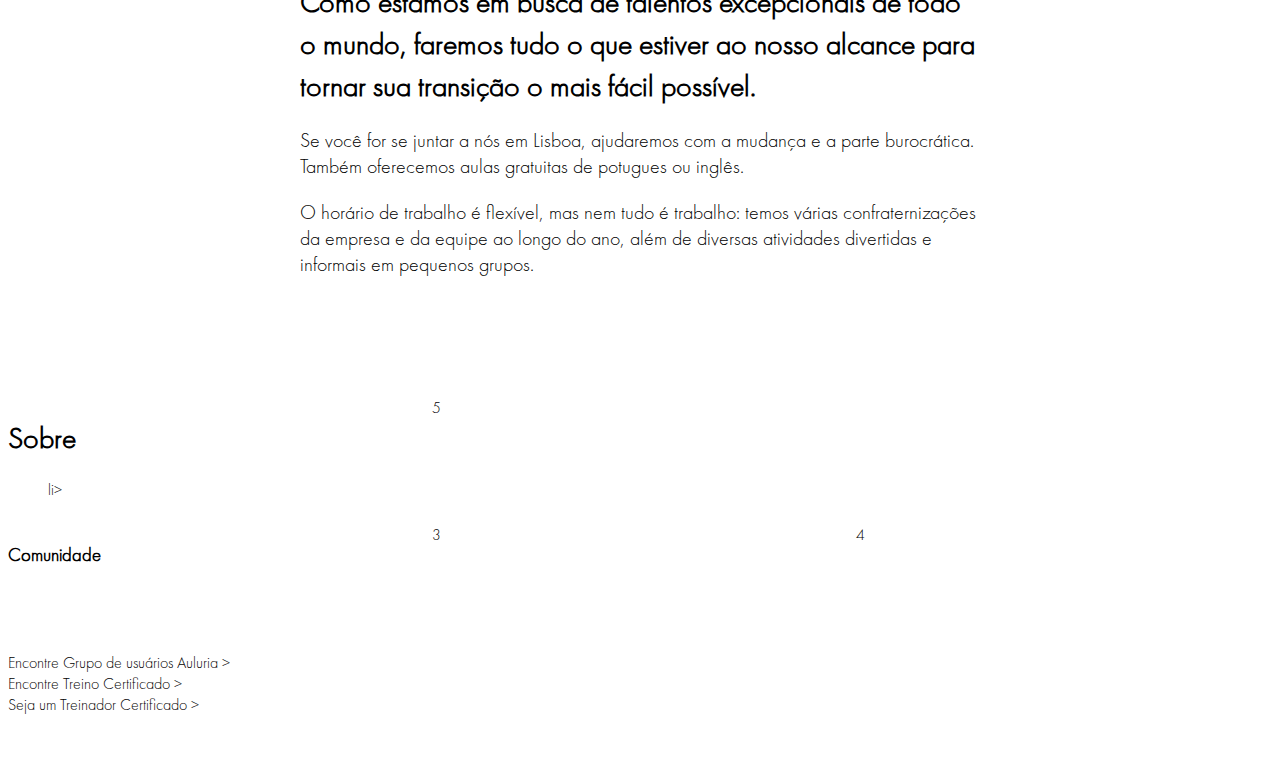
==== commit 48e2769d: "..." ====
--- a/pages/home.html
+++ b/pages/home.html
@@ -113,16 +113,22 @@
     <div class="parent">
         <div class="div1"><h1>Sobre</h1>
         <ul>
-            <li>Encontre Grupo de usuários Auluria ></li>
-            <li>Encontre Treino Certificado ></li>
-            <li>Seja um Treinador Certificado ></li>
+            <li></li>
+            <li>li>
+            <li></li>
         </ul>
         </div>
-        <div class="div2">2</div>
+        <div class="div2">
+            <h3>Comunidade</h3>
+        </div>
         <div class="div3">3</div>
         <div class="div4">4</div>
         <div class="div5">5</div>
-        <div class="div6">6</div>
+        <div class="div6">
+            <li>Encontre Grupo de usuários Auluria ></li>
+            <li>Encontre Treino Certificado ></li></li>
+            <li>Seja um Treinador Certificado ></li>
+        </div>
     </div>
 </footer>
     </main>
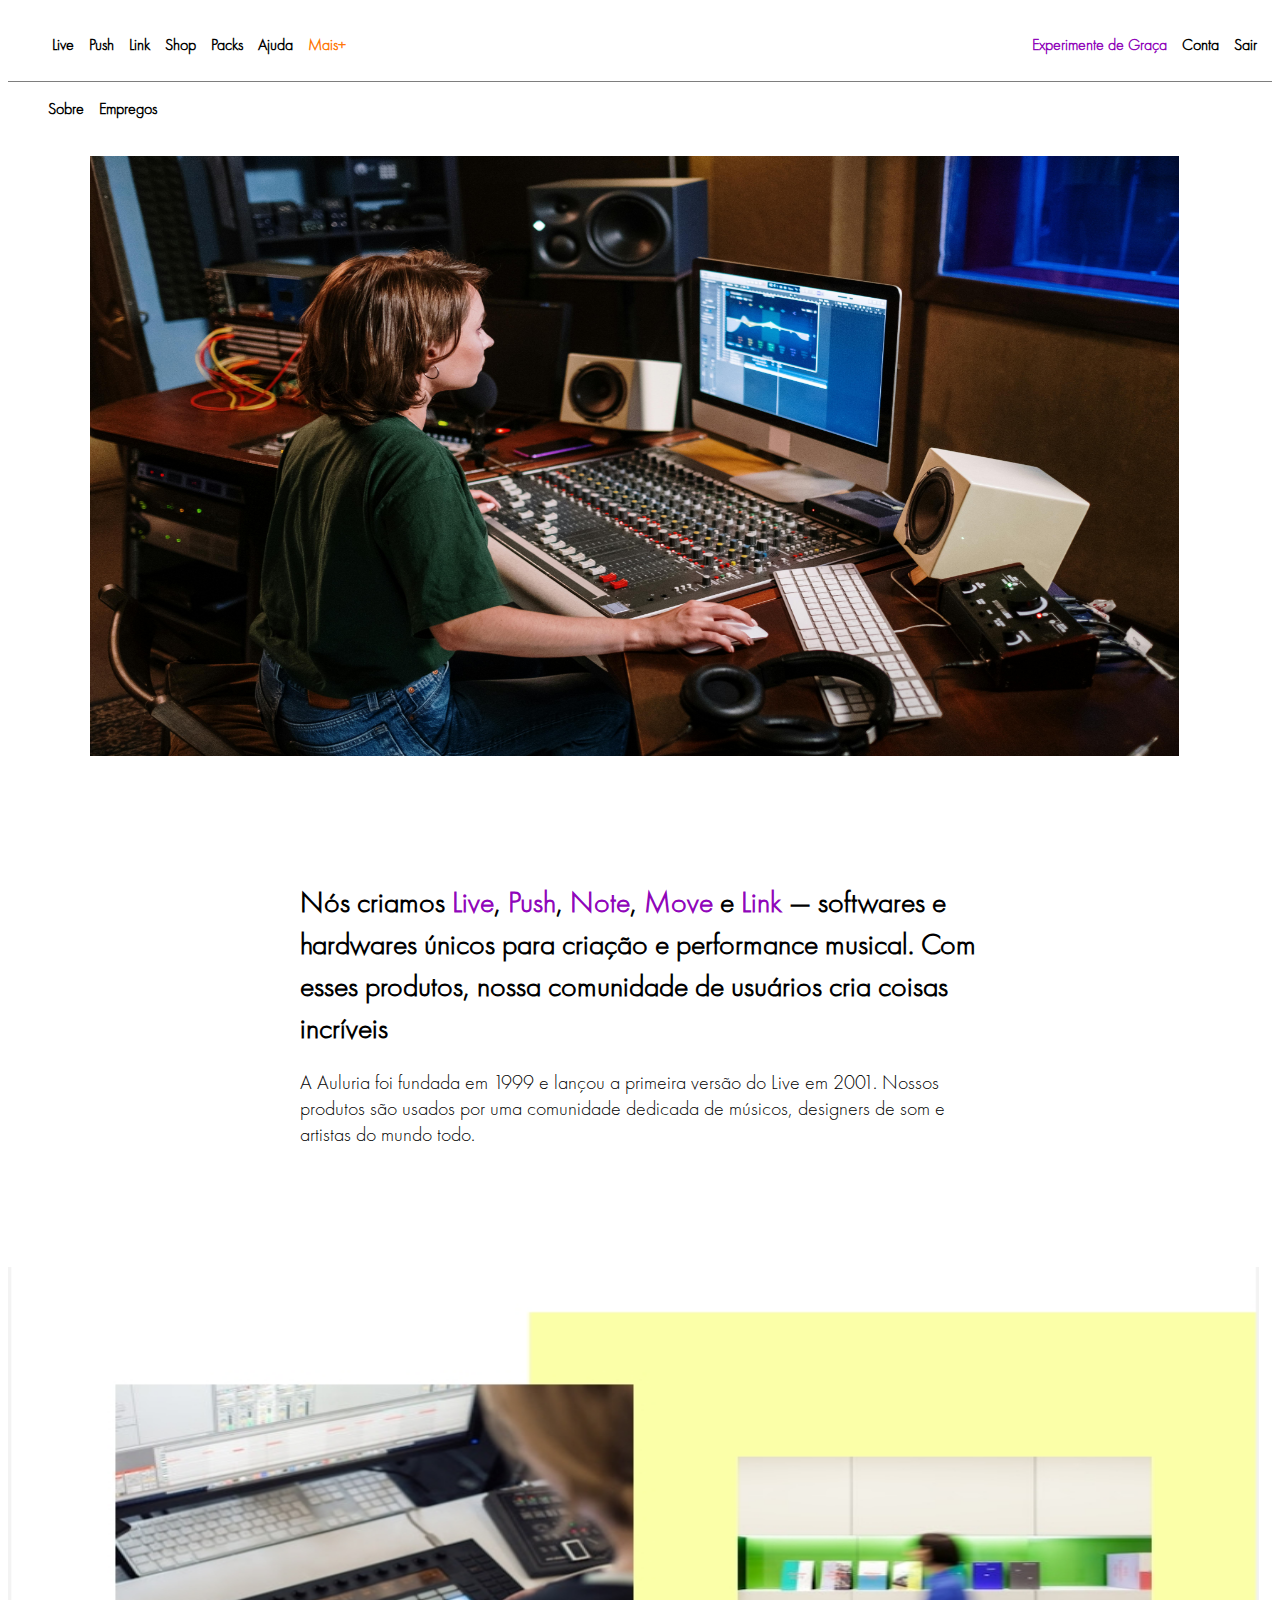
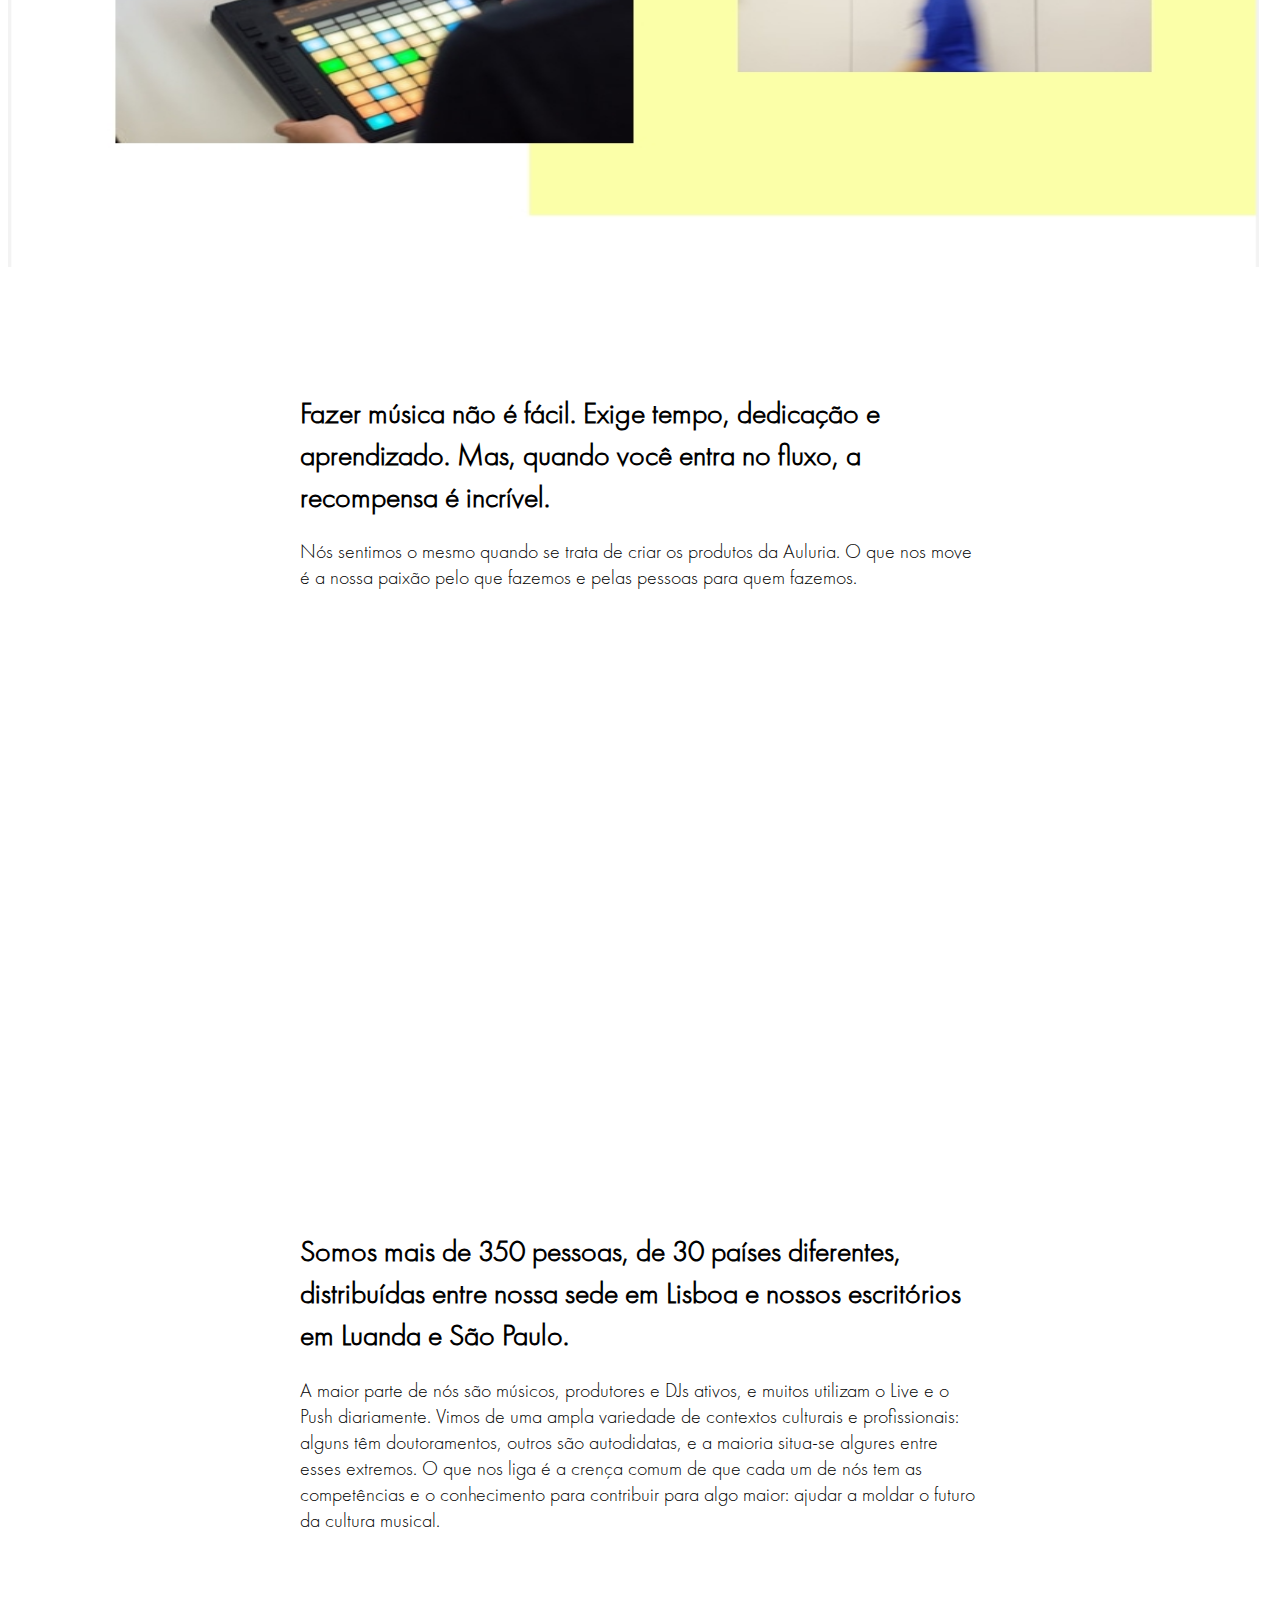
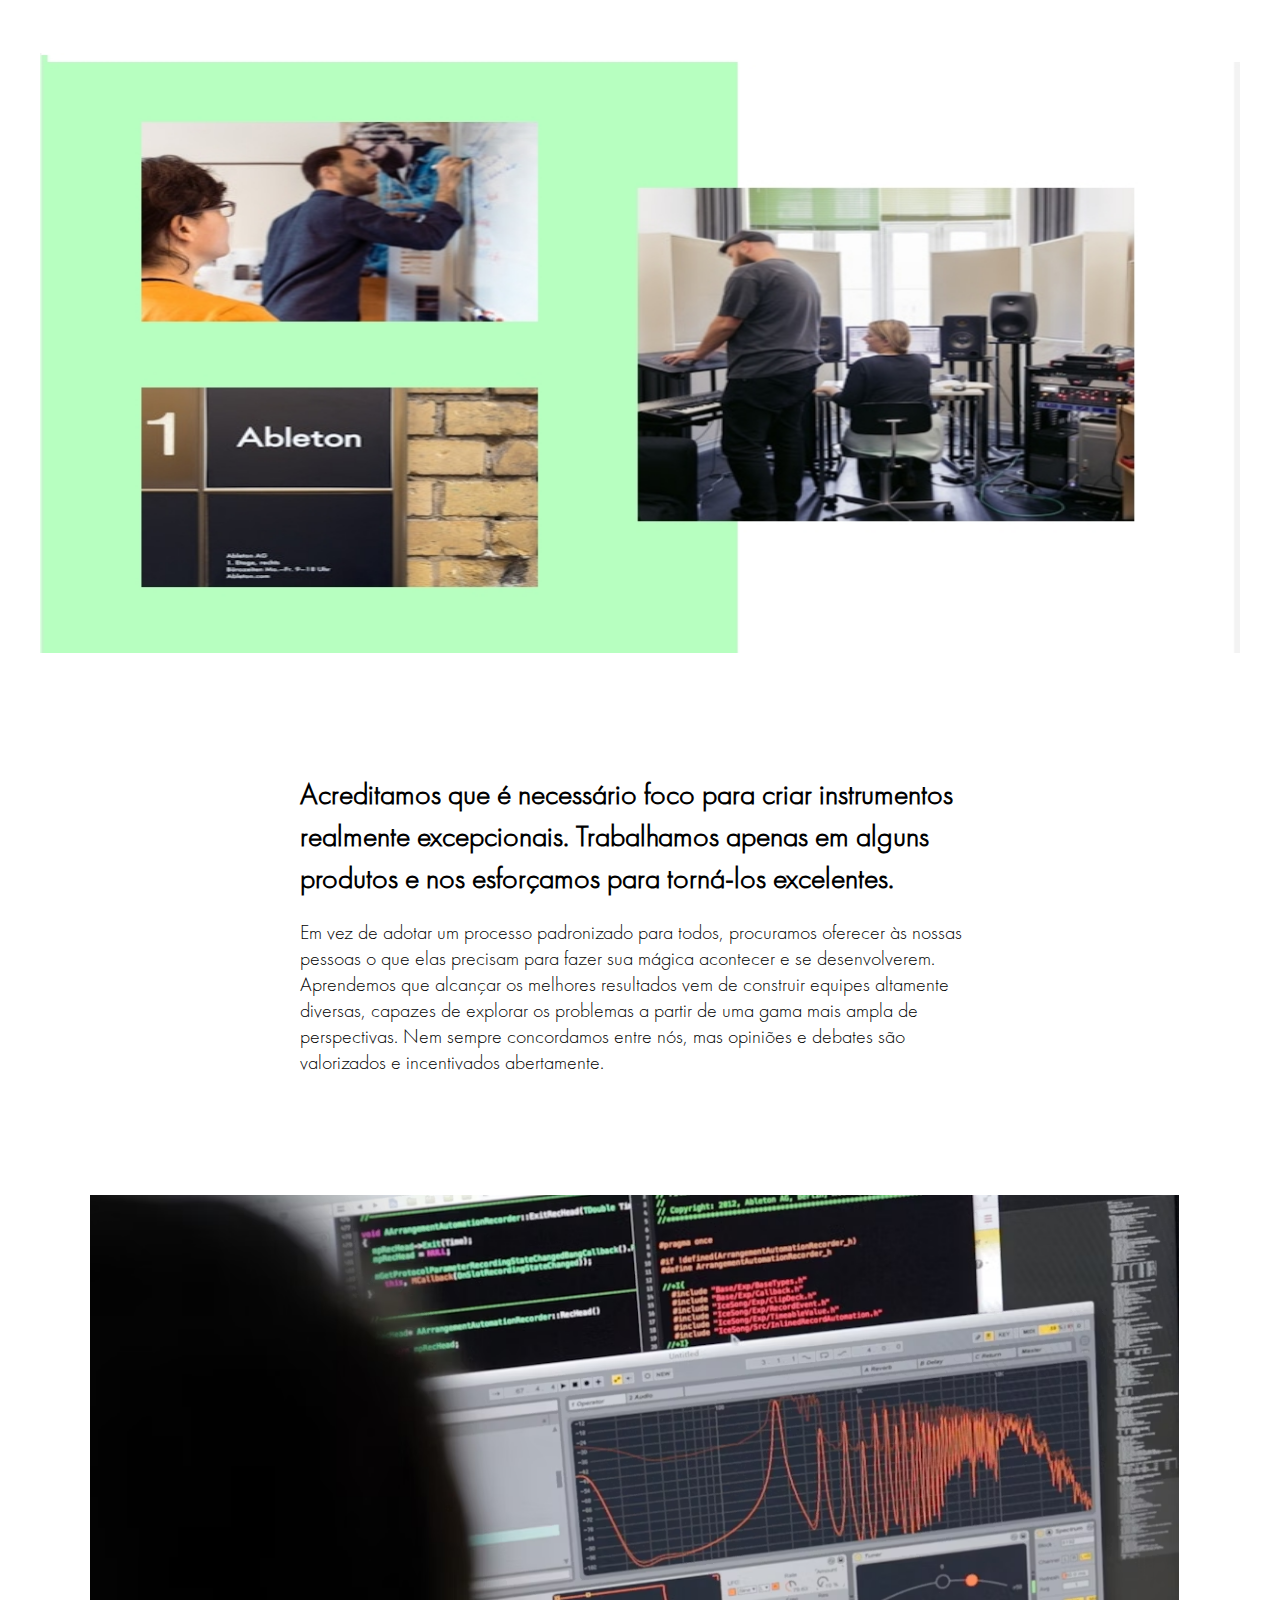
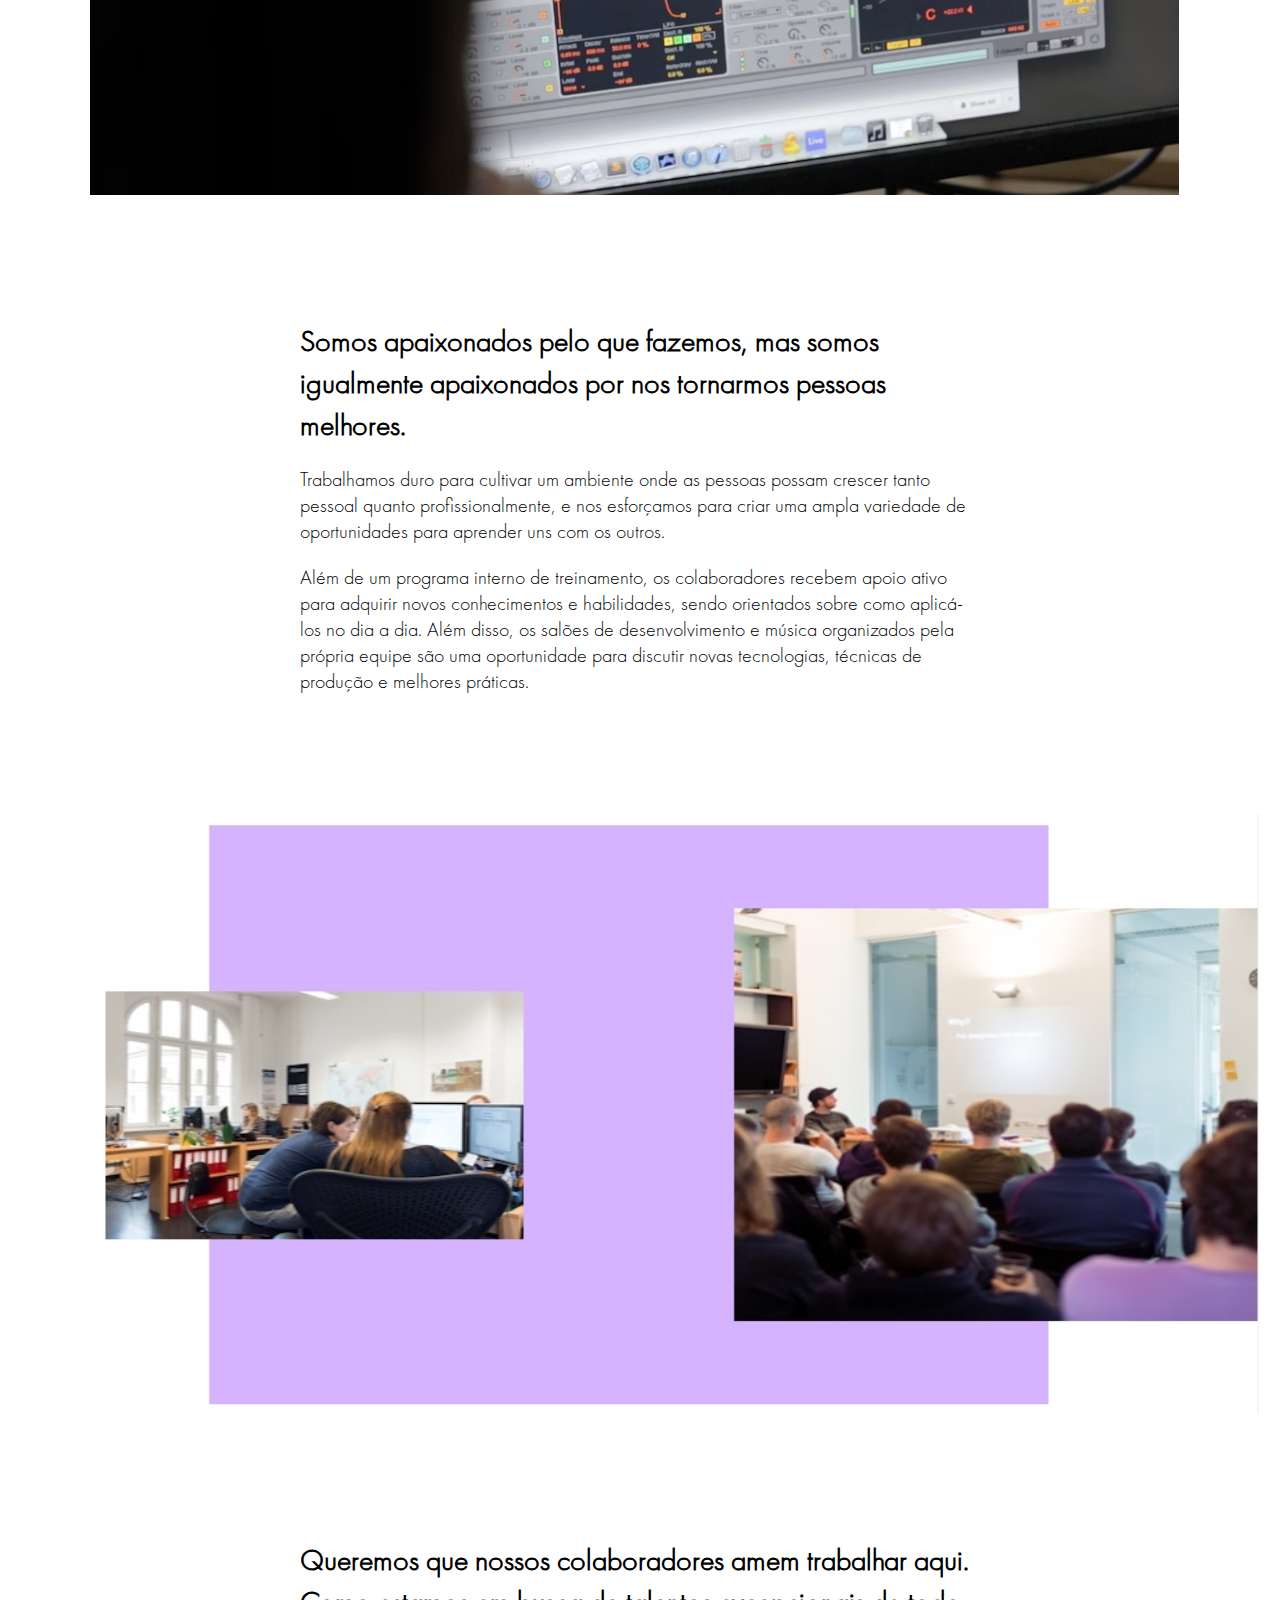
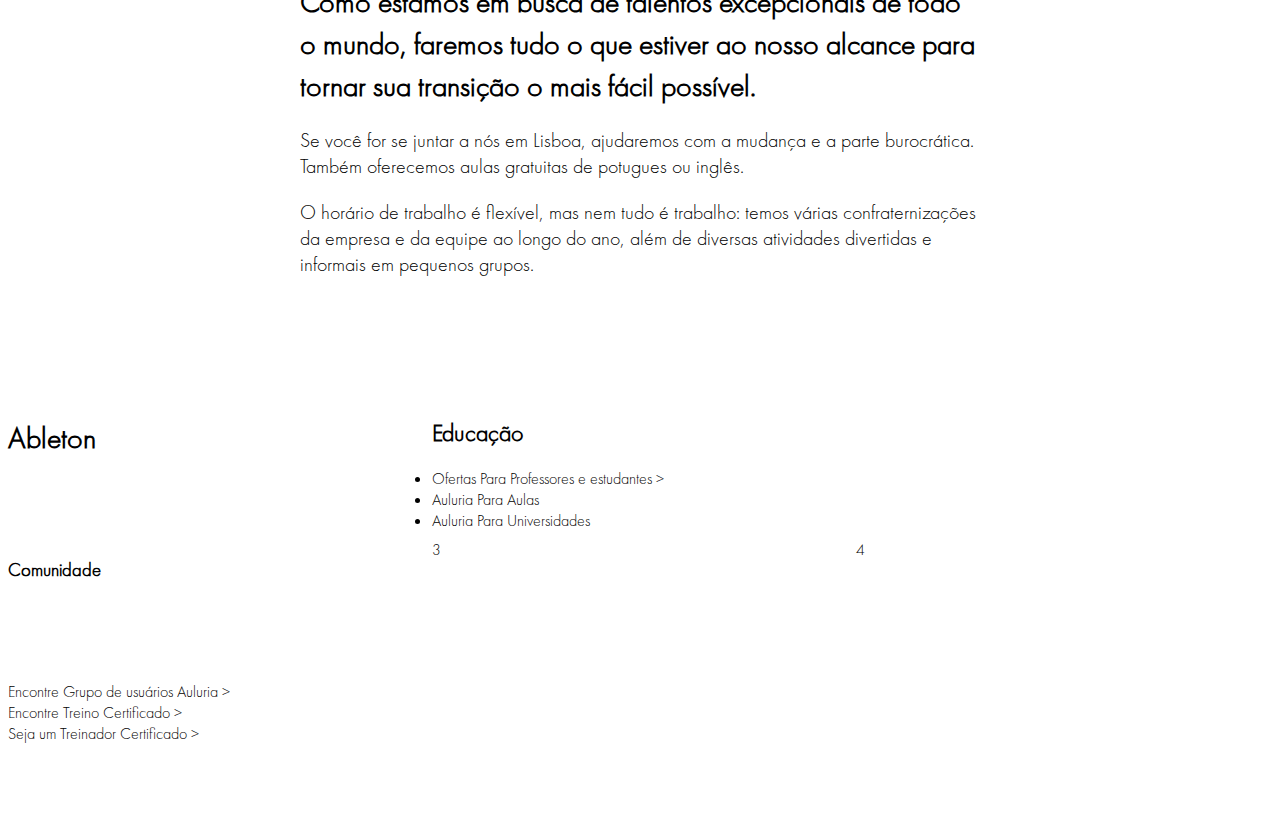
==== commit 83db990e: "..." ====
--- a/pages/home.html
+++ b/pages/home.html
@@ -111,10 +111,10 @@
 </section>
 <footer>
     <div class="parent">
-        <div class="div1"><h1>Sobre</h1>
+        <div class="div1"><h1>Ableton</h1>
         <ul>
             <li></li>
-            <li>li>
+            <li></li>
             <li></li>
         </ul>
         </div>
@@ -123,7 +123,11 @@
         </div>
         <div class="div3">3</div>
         <div class="div4">4</div>
-        <div class="div5">5</div>
+        <div class="div5"><h2>Educação</h2>
+            <li>Ofertas Para Professores e estudantes ></li>
+            <li>Auluria Para Aulas</li>
+            <li>Auluria Para Universidades</li>
+        </div>
         <div class="div6">
             <li>Encontre Grupo de usuários Auluria ></li>
             <li>Encontre Treino Certificado ></li></li>
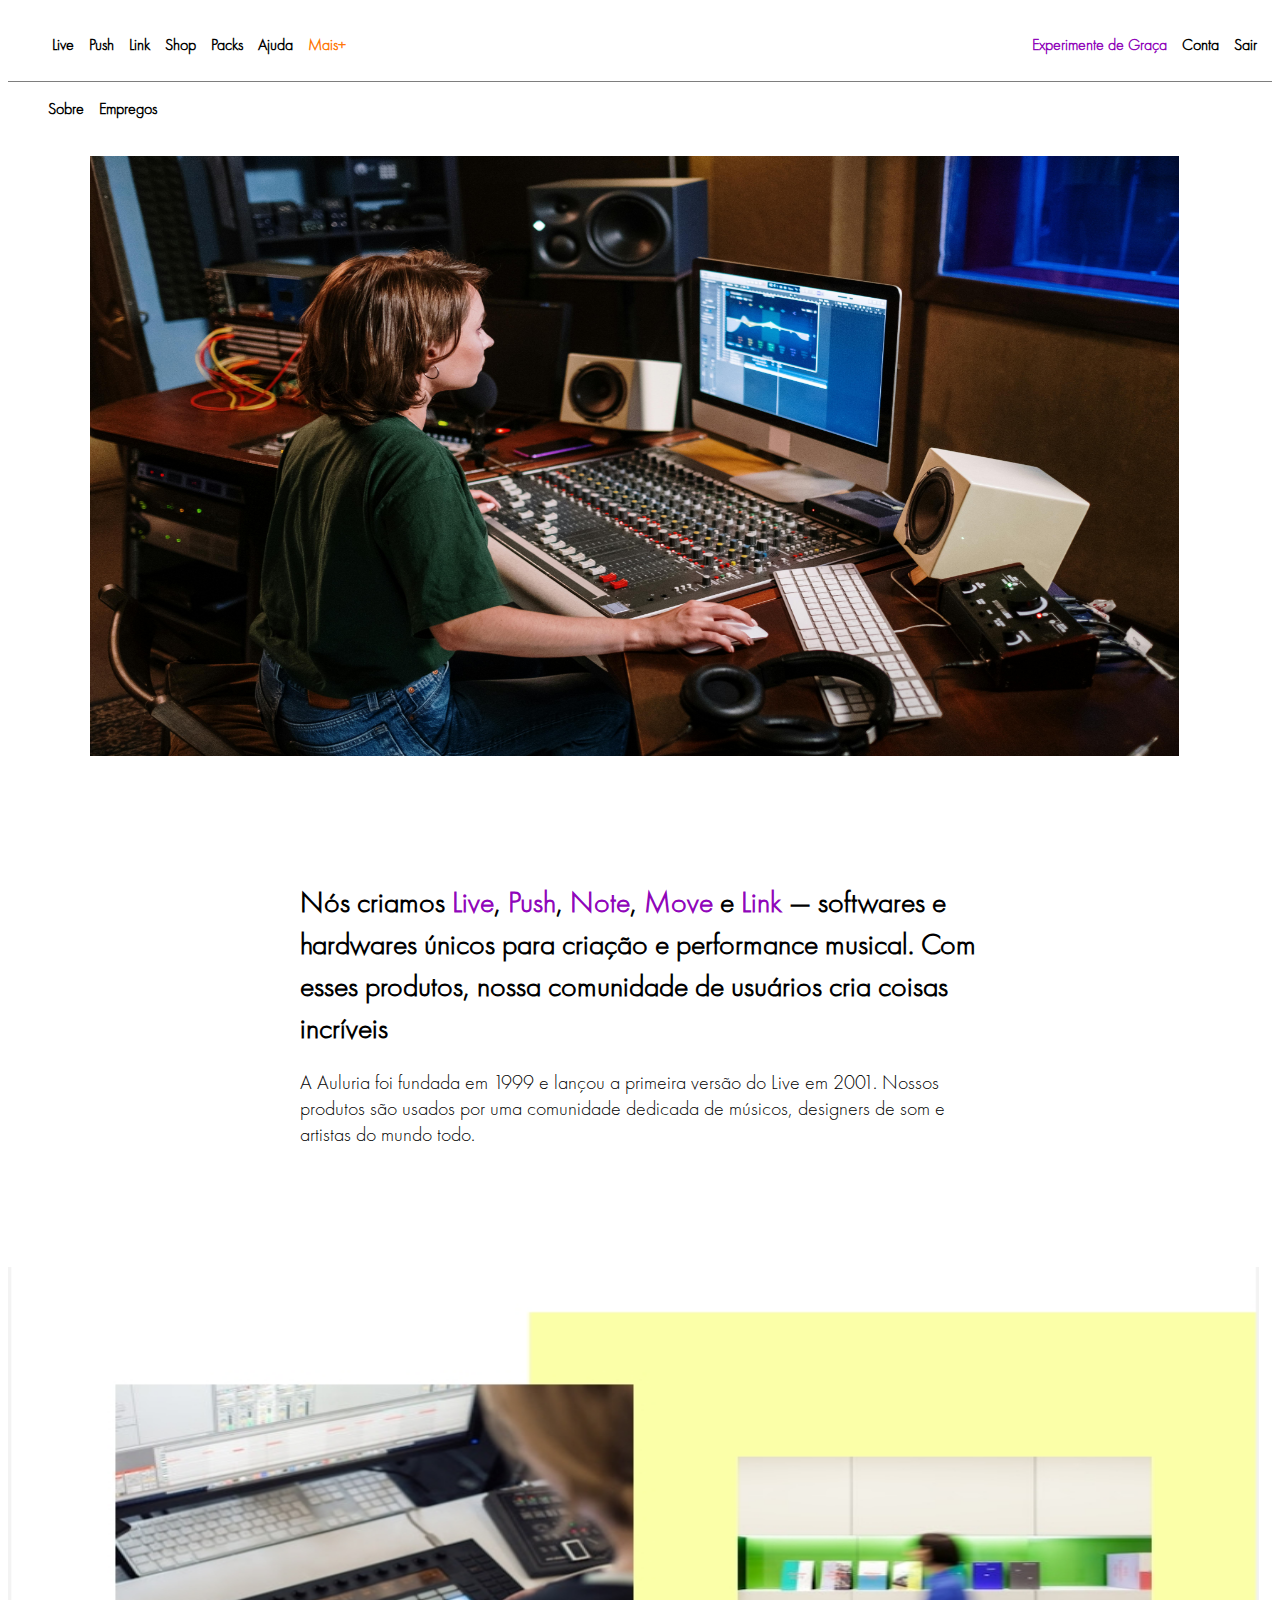
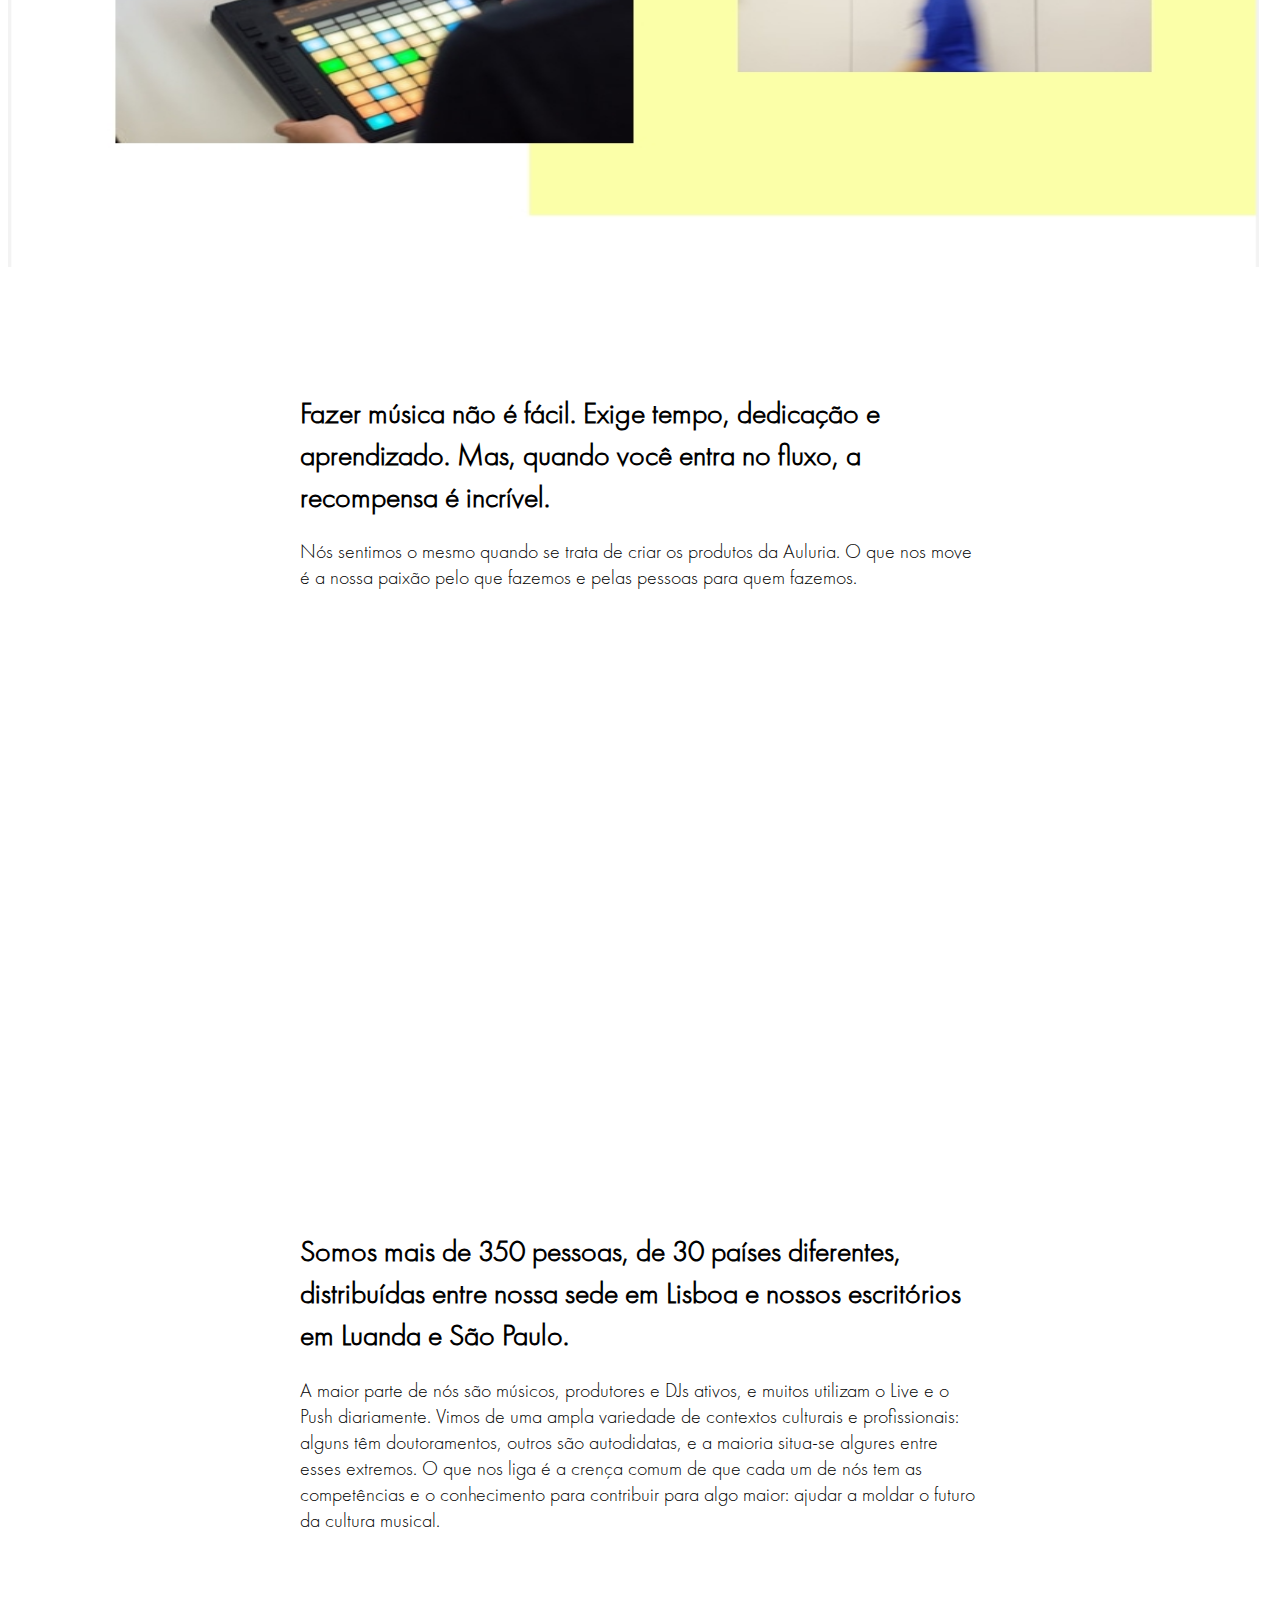
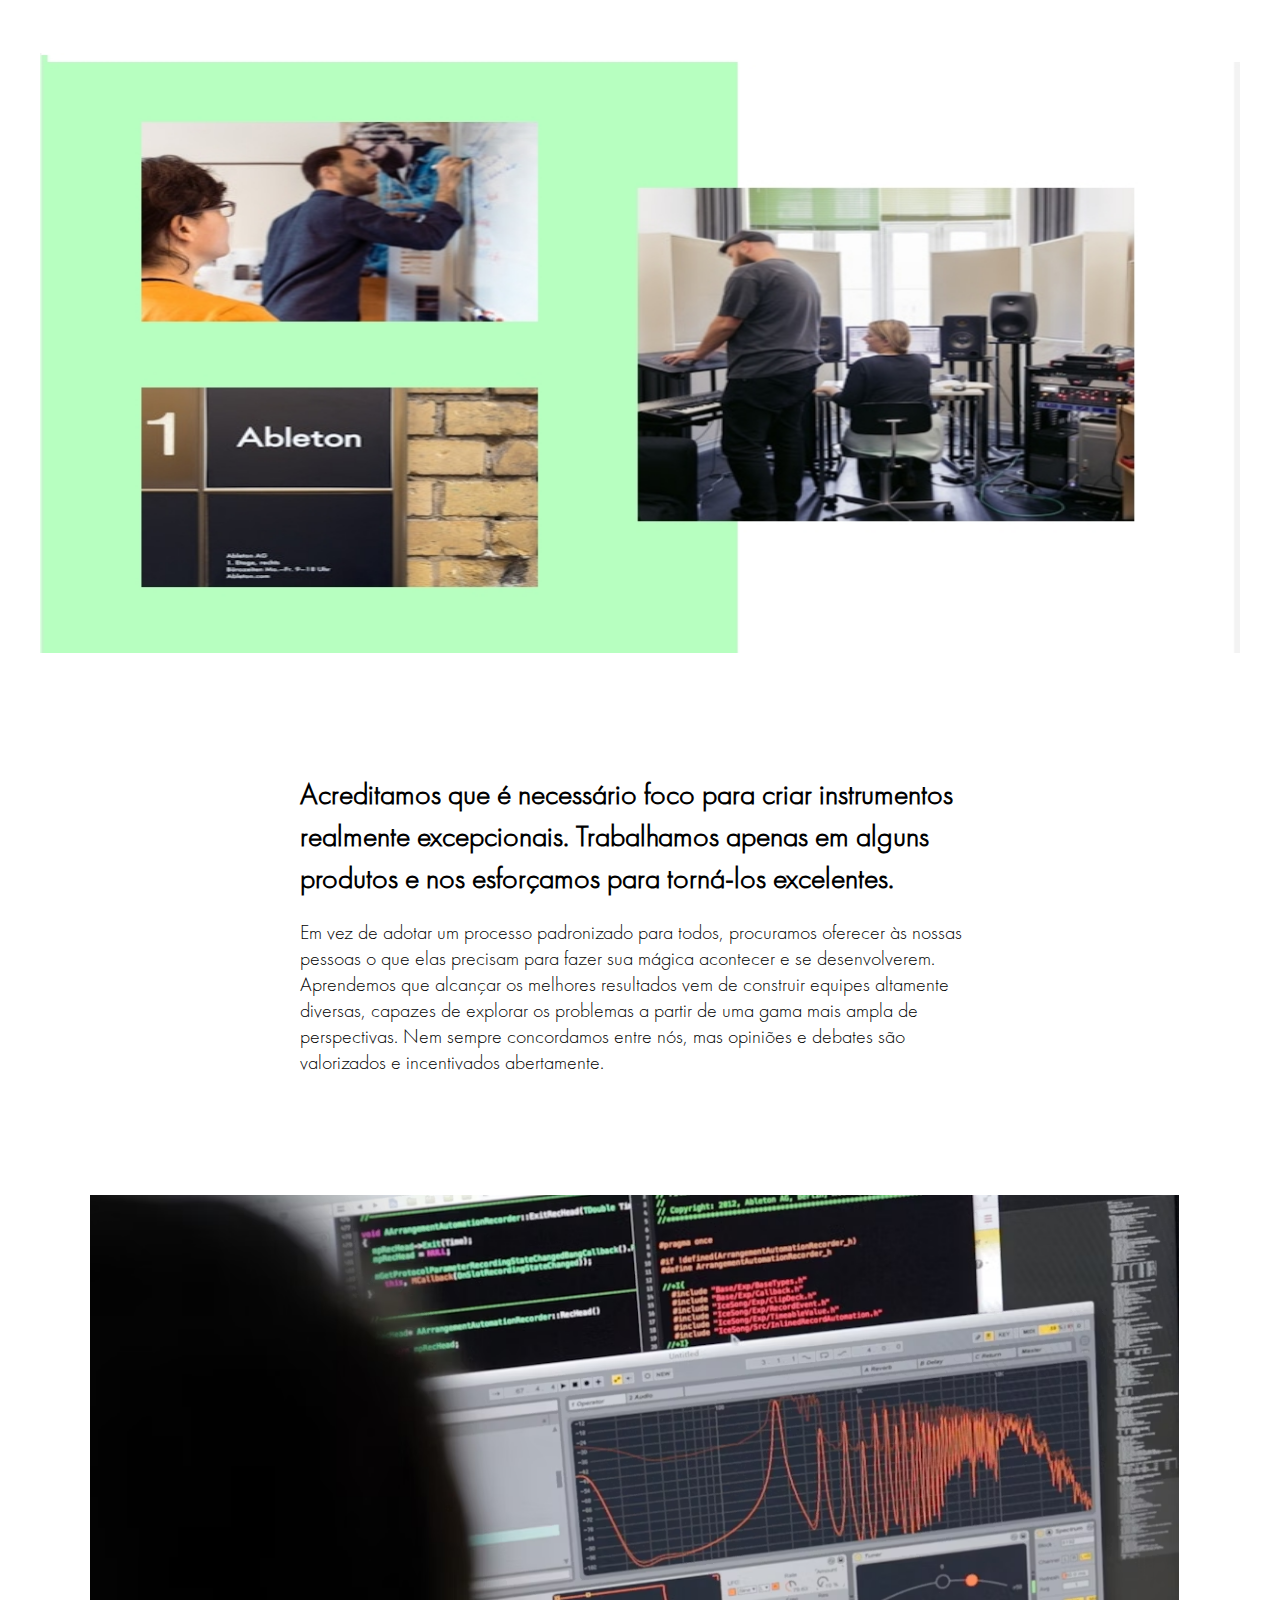
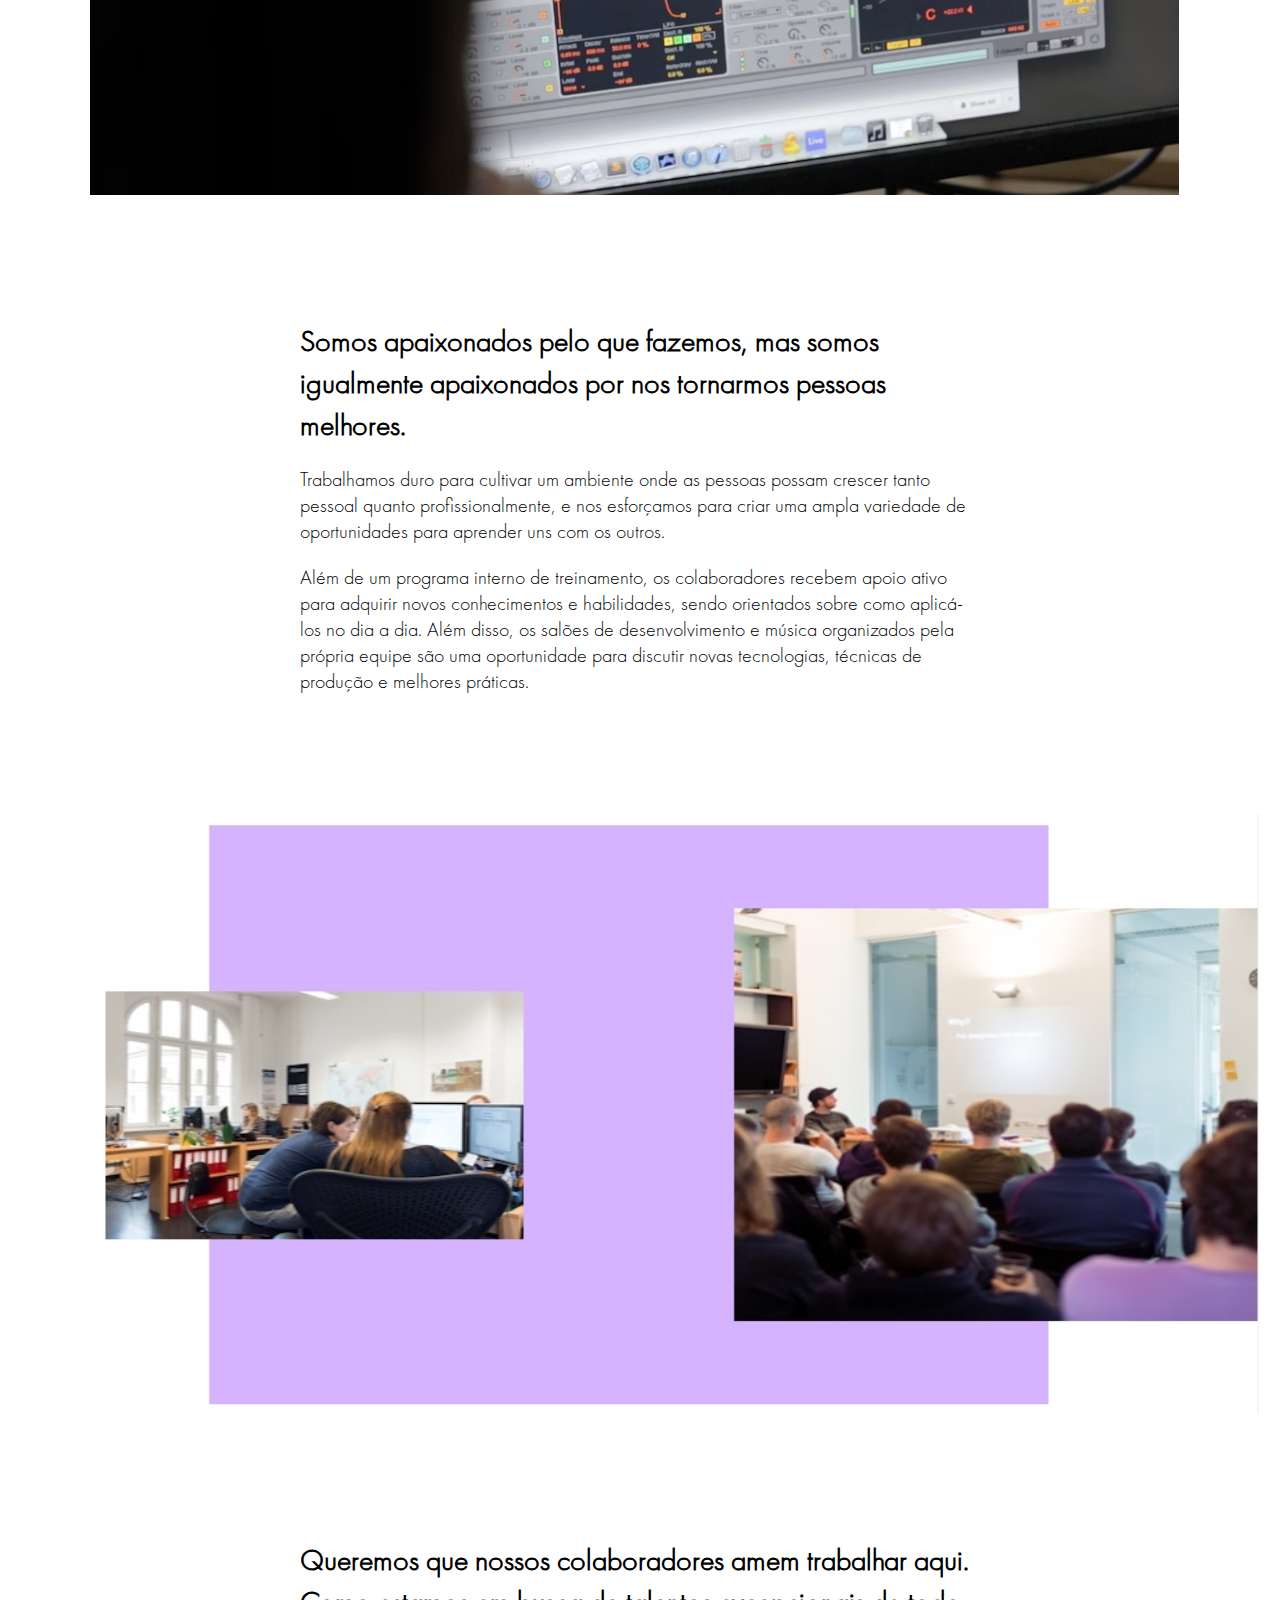
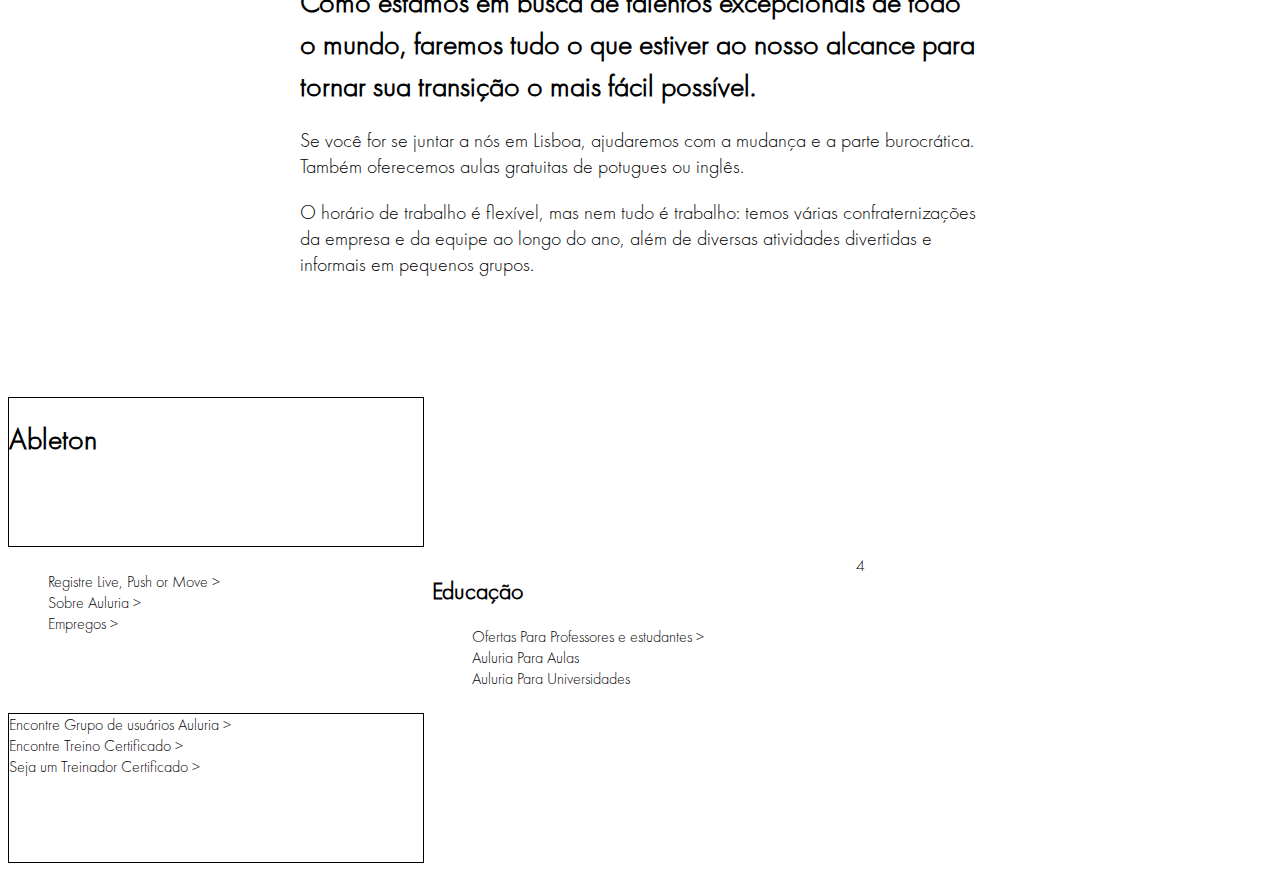
==== commit 87e18659: "..." ====
--- a/pages/home.html
+++ b/pages/home.html
@@ -119,14 +119,21 @@
         </ul>
         </div>
         <div class="div2">
-            <h3>Comunidade</h3>
+            <ul>
+                <li>Registre Live, Push or Move ></li>
+                <li>Sobre Auluria ></li>
+                <li>Empregos ></li>
+            </ul>
         </div>
-        <div class="div3">3</div>
-        <div class="div4">4</div>
-        <div class="div5"><h2>Educação</h2>
-            <li>Ofertas Para Professores e estudantes ></li>
+        <div class="div3"><h2>Educação</h2>
+            <ul>
+                <li>Ofertas Para Professores e estudantes ></li>
             <li>Auluria Para Aulas</li>
             <li>Auluria Para Universidades</li>
+            </ul>
+        </div>
+        <div class="div4">4</div>
+        <div class="div5">
         </div>
         <div class="div6">
             <li>Encontre Grupo de usuários Auluria ></li>
--- a/pages/home.css
+++ b/pages/home.css
@@ -131,4 +131,8 @@
 
 .div6 {
     grid-row-start: 3;
+}
+
+footer .div1,.div6{
+    border: 1px solid black;
 }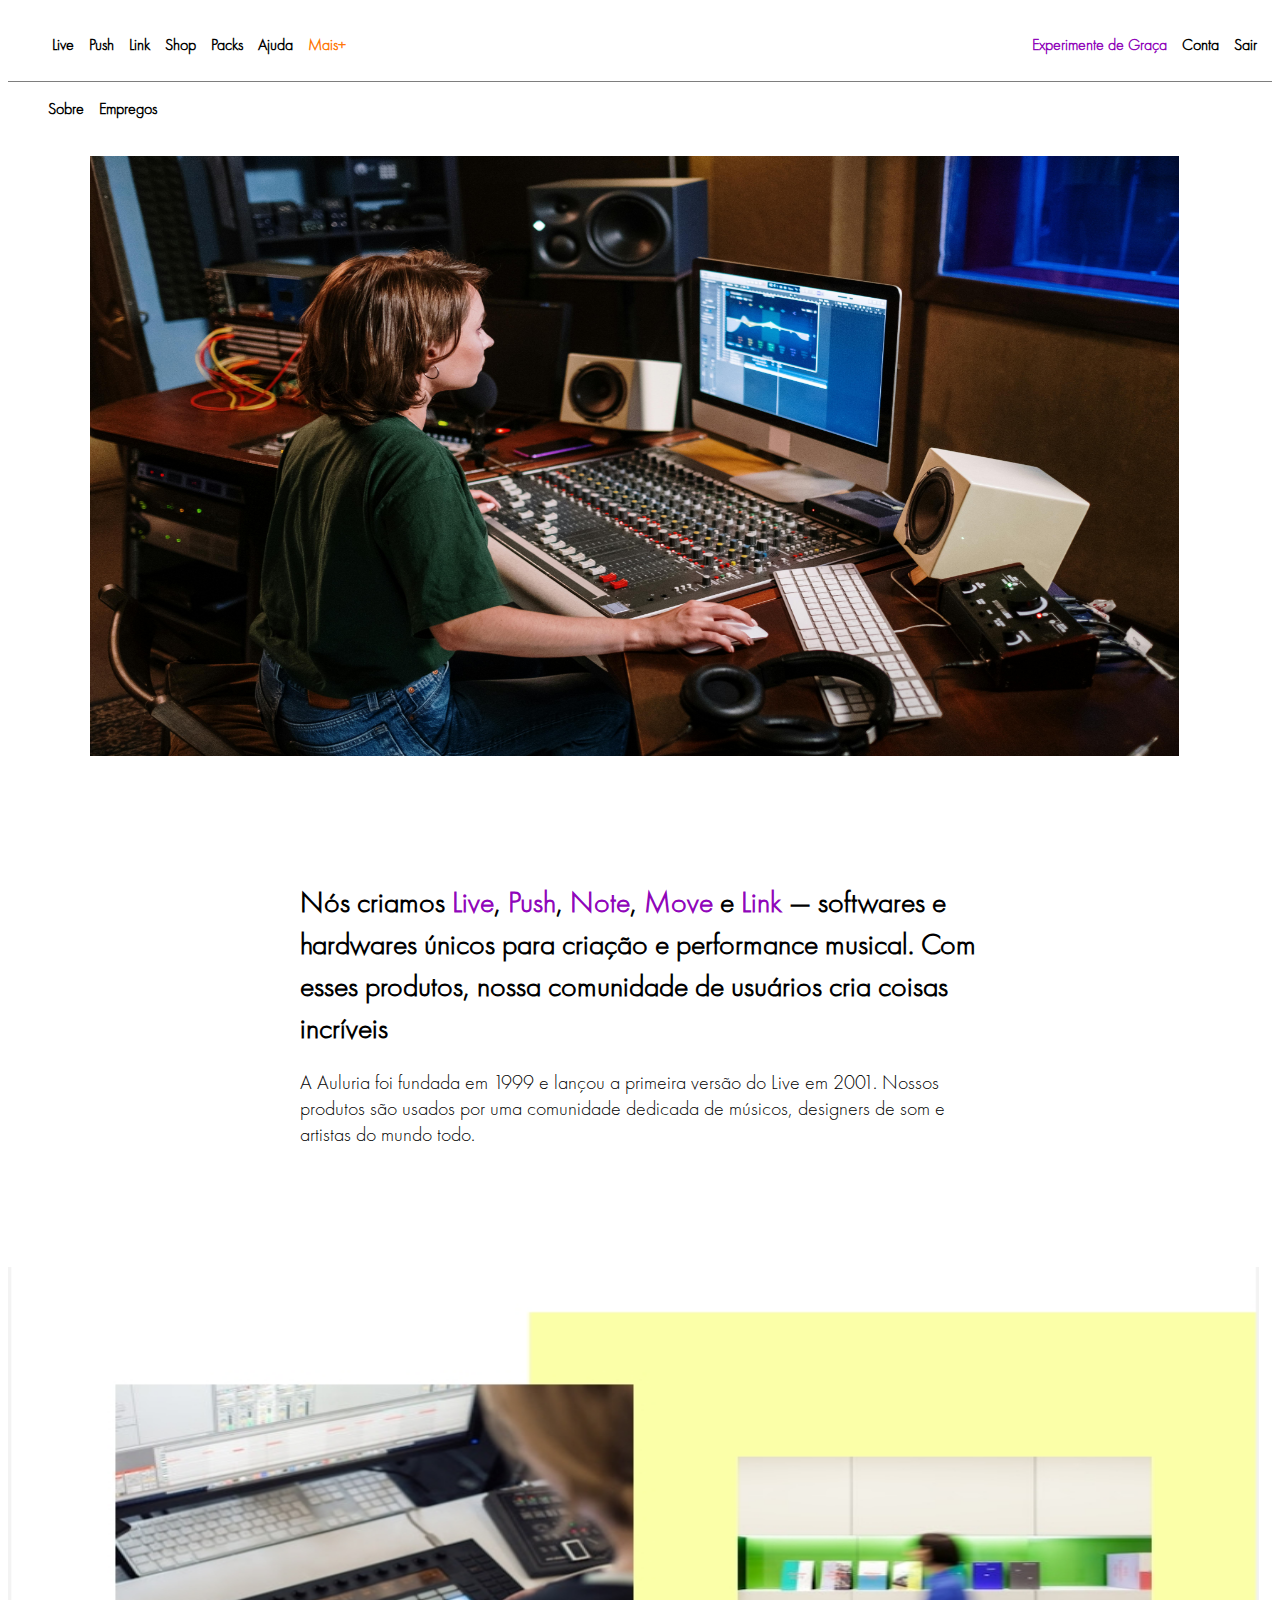
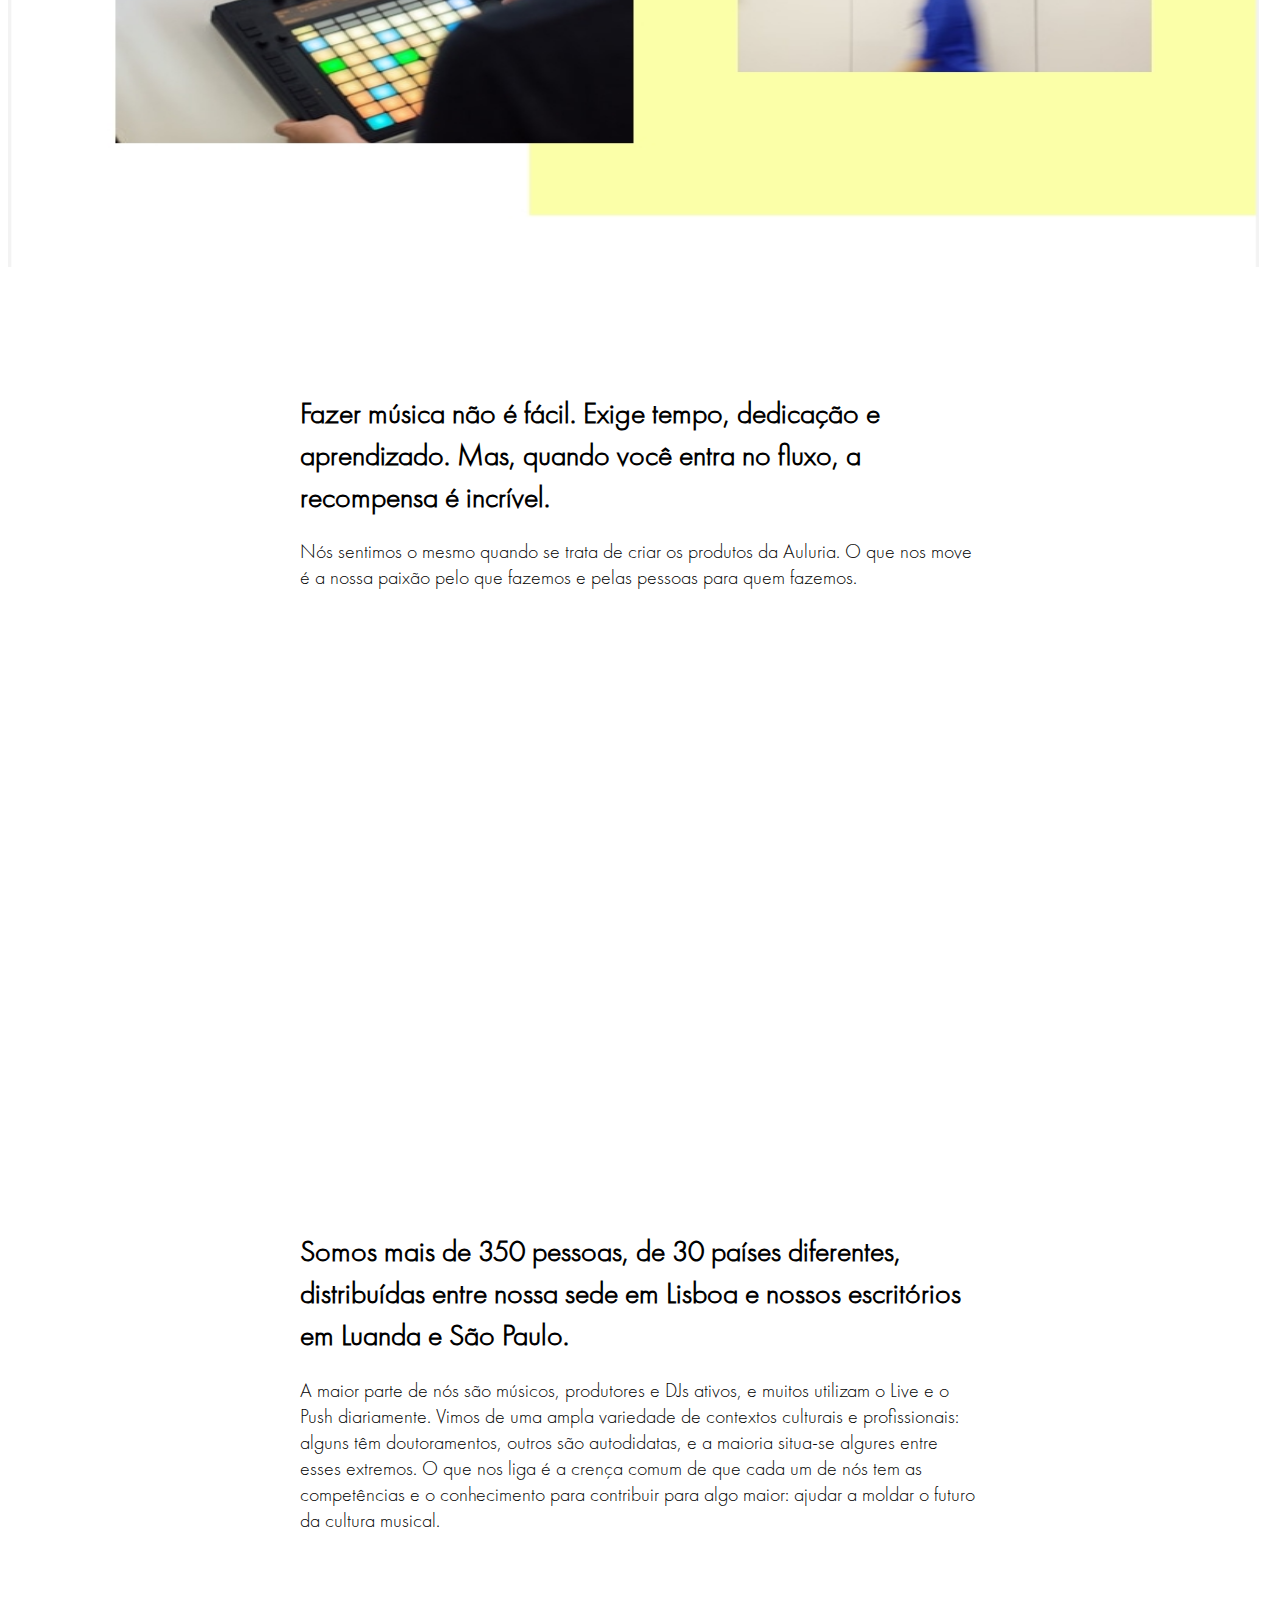
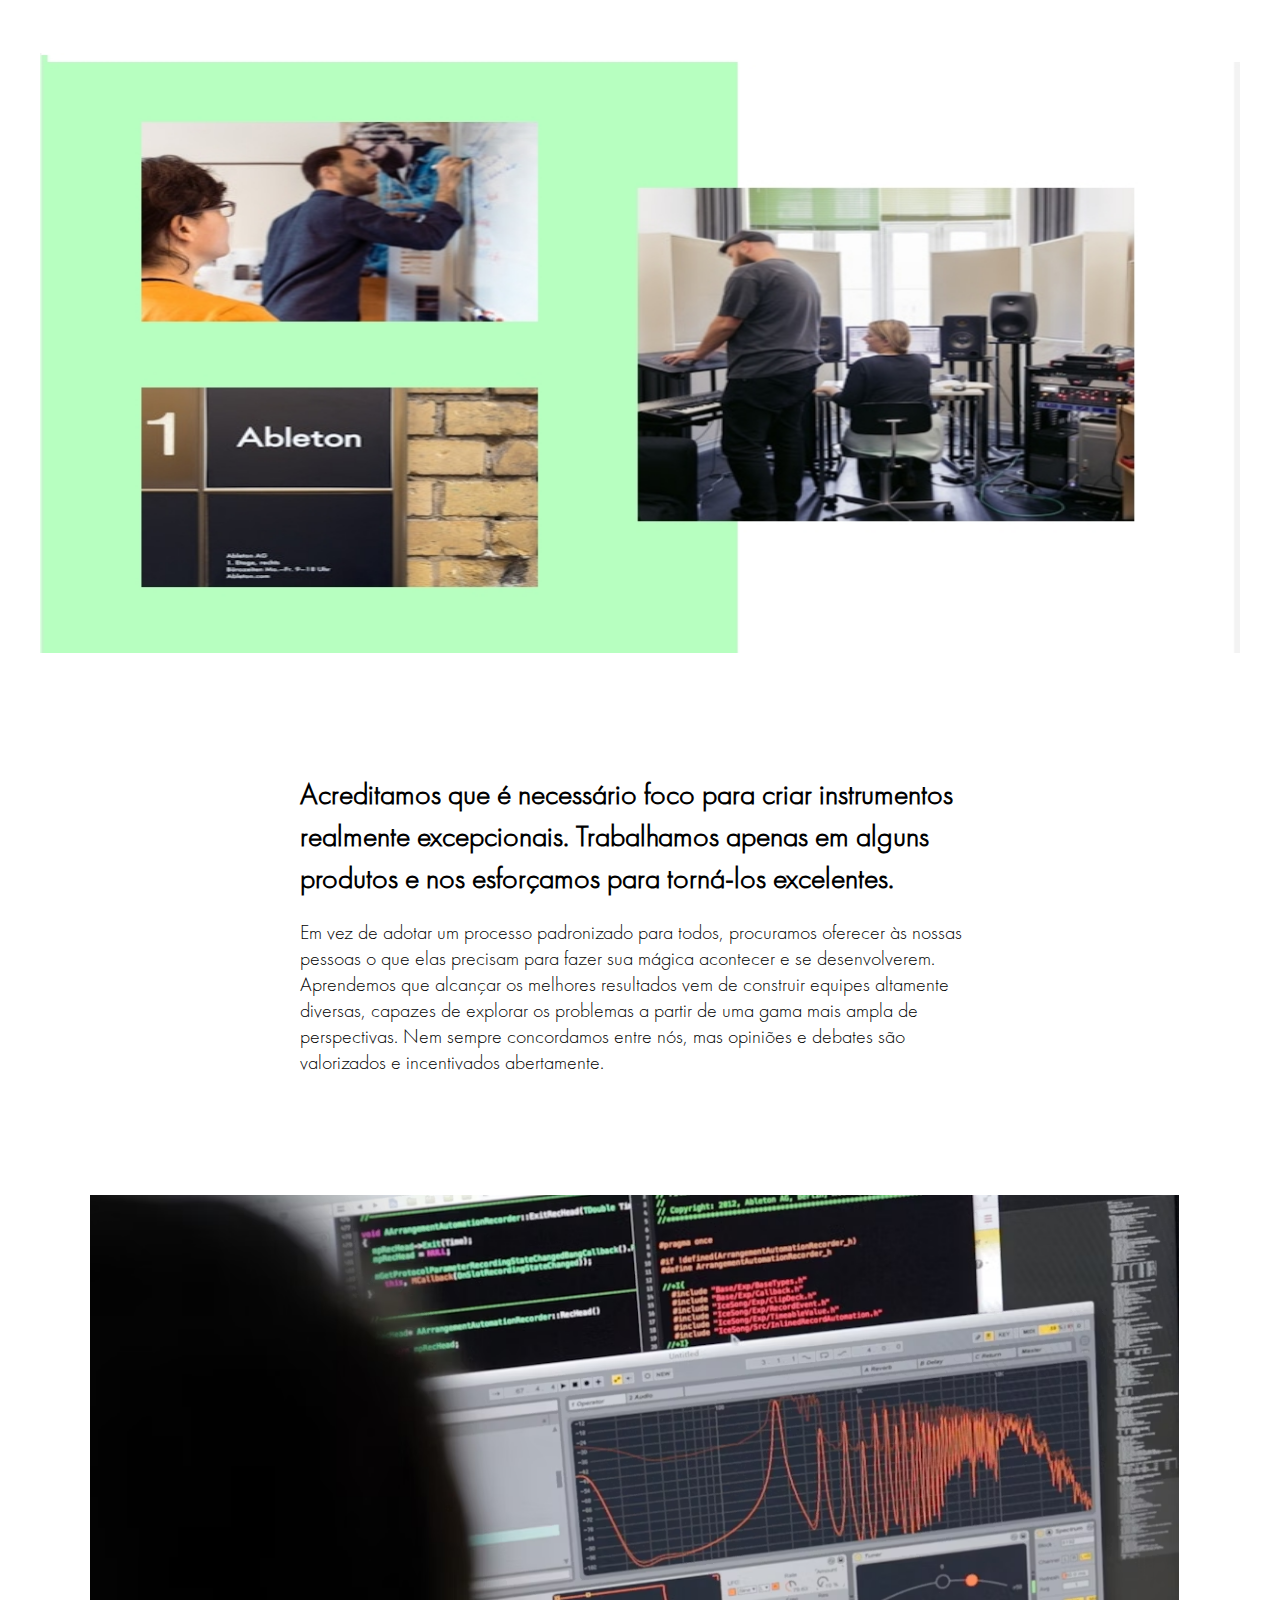
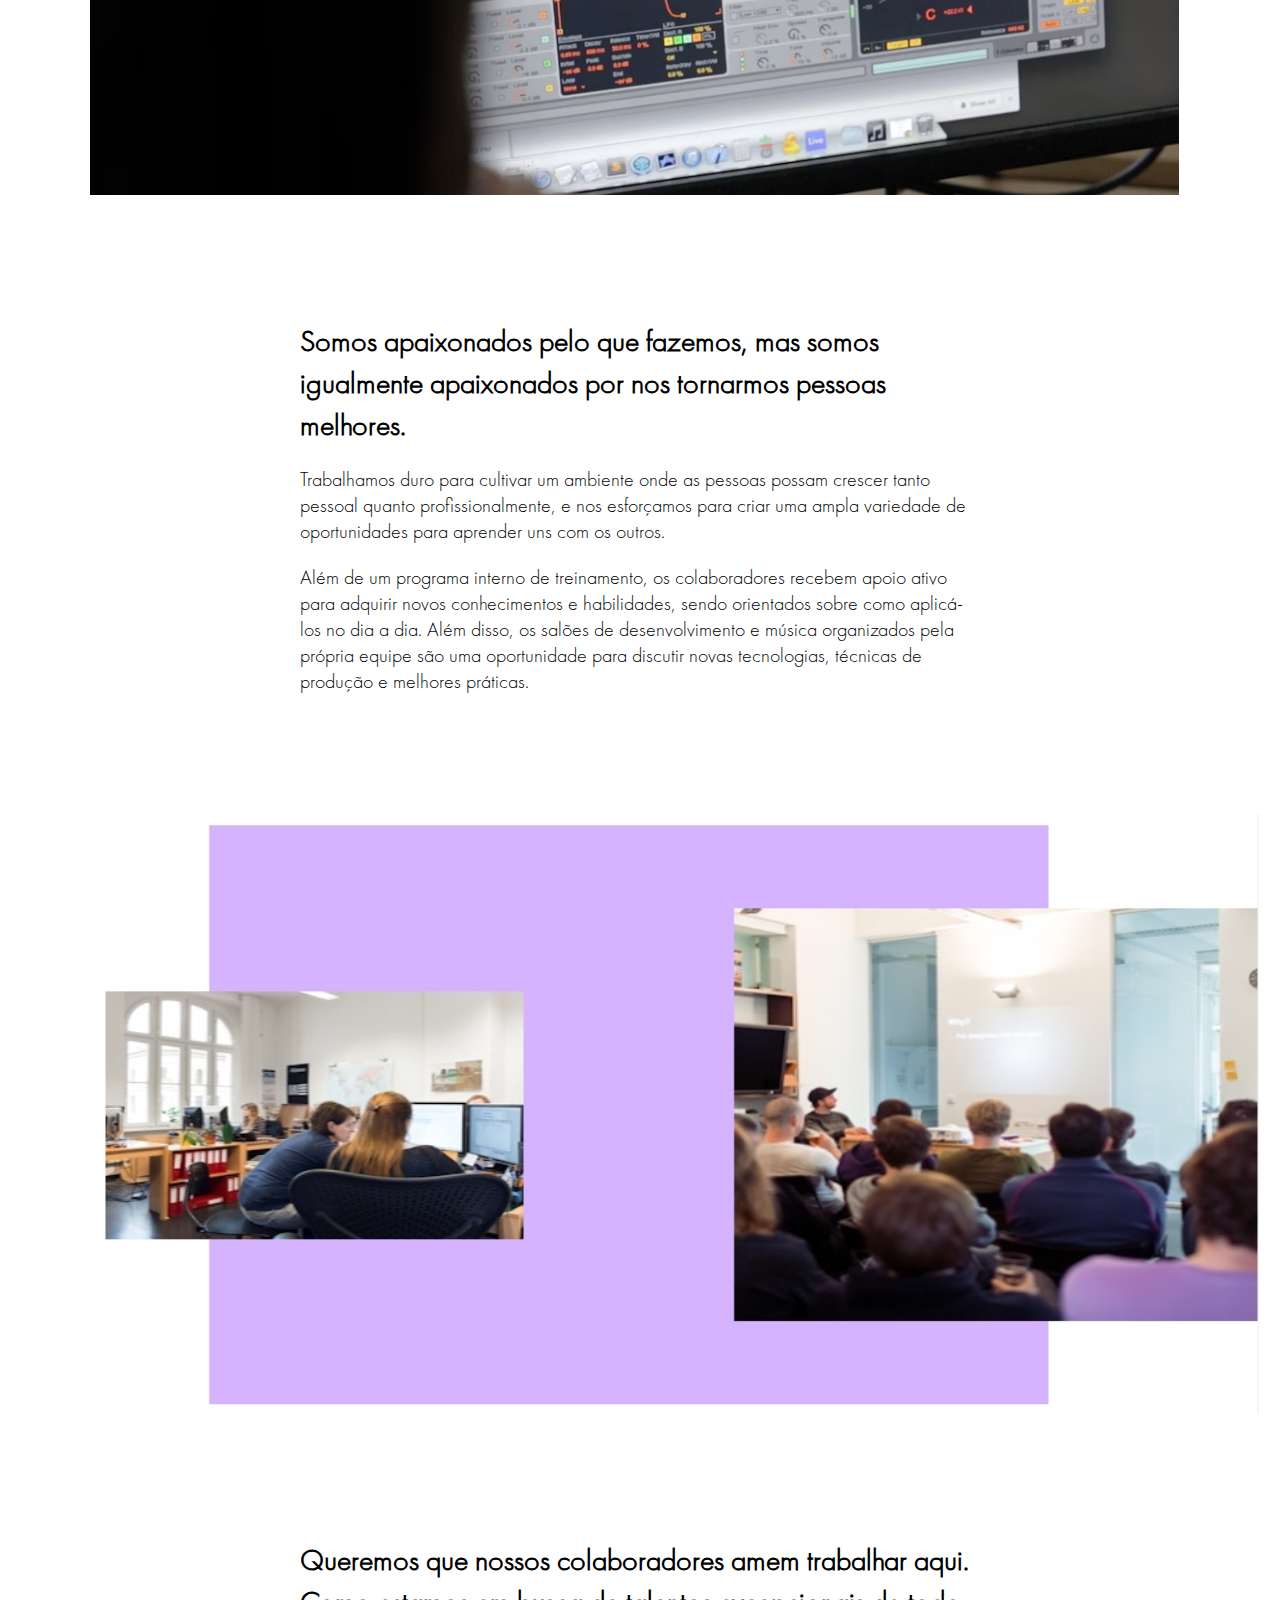
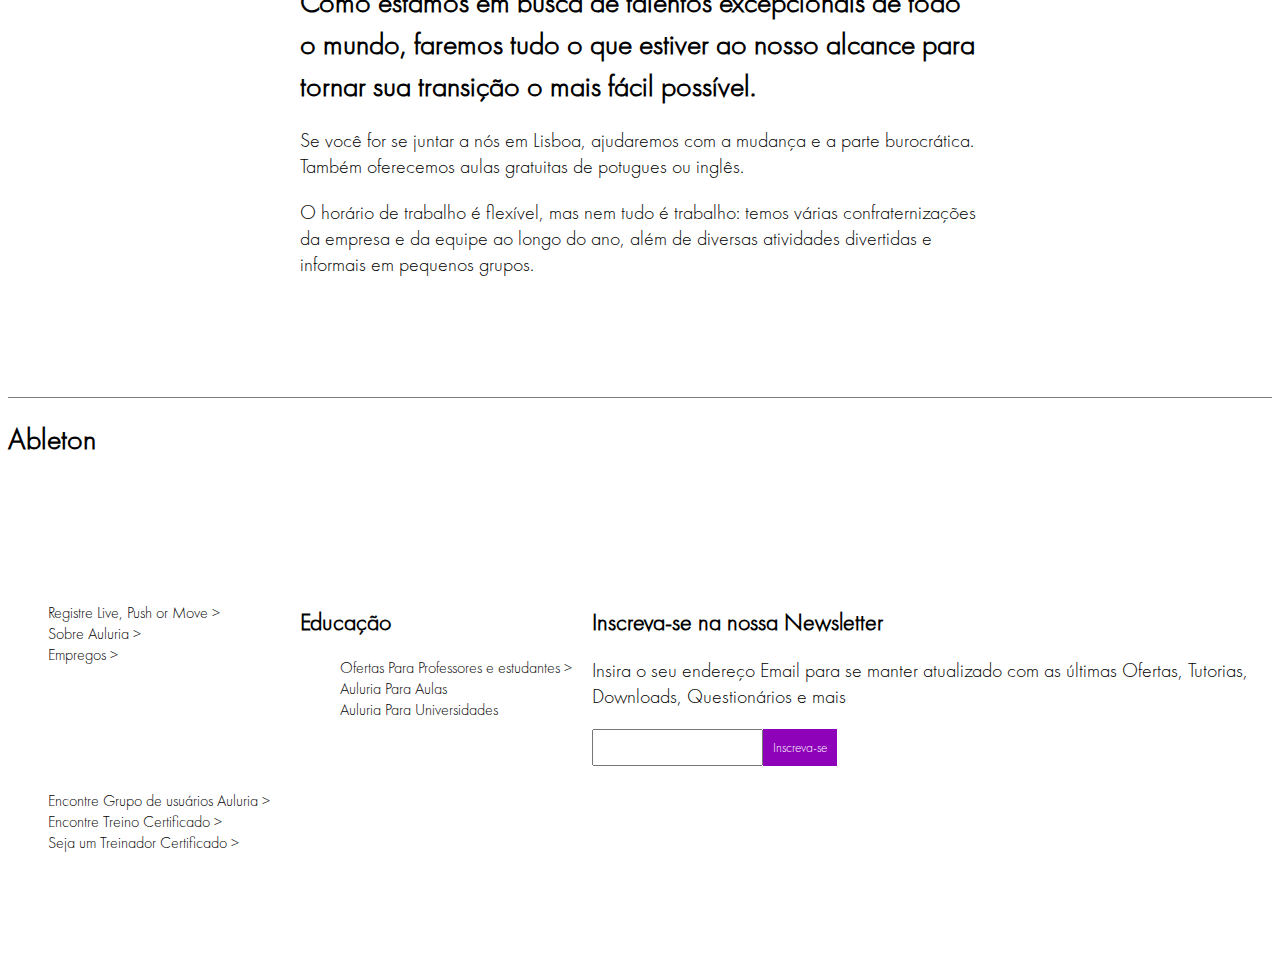
==== commit fe74e4a7: "..." ====
--- a/pages/home.html
+++ b/pages/home.html
@@ -132,14 +132,24 @@
             <li>Auluria Para Universidades</li>
             </ul>
         </div>
-        <div class="div4">4</div>
+        <div class="div4">
+            <h2>Inscreva-se na nossa Newsletter</h2>
+            <p>Insira o seu endereço Email para se manter atualizado com as últimas Ofertas, Tutorias, Downloads, Questionários e mais</p>
+            <input type="email" class="send-email-input"><button class="send-email-btn">Inscreva-se</button>
+        </div>
         <div class="div5">
+
         </div>
         <div class="div6">
-            <li>Encontre Grupo de usuários Auluria ></li>
-            <li>Encontre Treino Certificado ></li></li>
-            <li>Seja um Treinador Certificado ></li>
+            <ul>
+                <li>Encontre Grupo de usuários Auluria ></li>
+                <li>Encontre Treino Certificado ></li></li>
+                <li>Seja um Treinador Certificado ></li>
+            </ul>
         </div>
+    </div>
+    <div>
+        <ul></ul>
     </div>
 </footer>
     </main>
--- a/pages/home.css
+++ b/pages/home.css
@@ -133,6 +133,18 @@
     grid-row-start: 3;
 }
 
-footer .div1,.div6{
-    border: 1px solid black;
+footer {
+    border-top: 1px solid rgb(126, 126, 126);
+}
+
+.send-email-btn{
+    padding: 10px;
+    background-color:rgba(141, 0, 184, 0.993);
+    color: white;
+    border: none;
+    cursor: pointer;
+}
+
+.send-email-input{
+    padding: 8px;
 }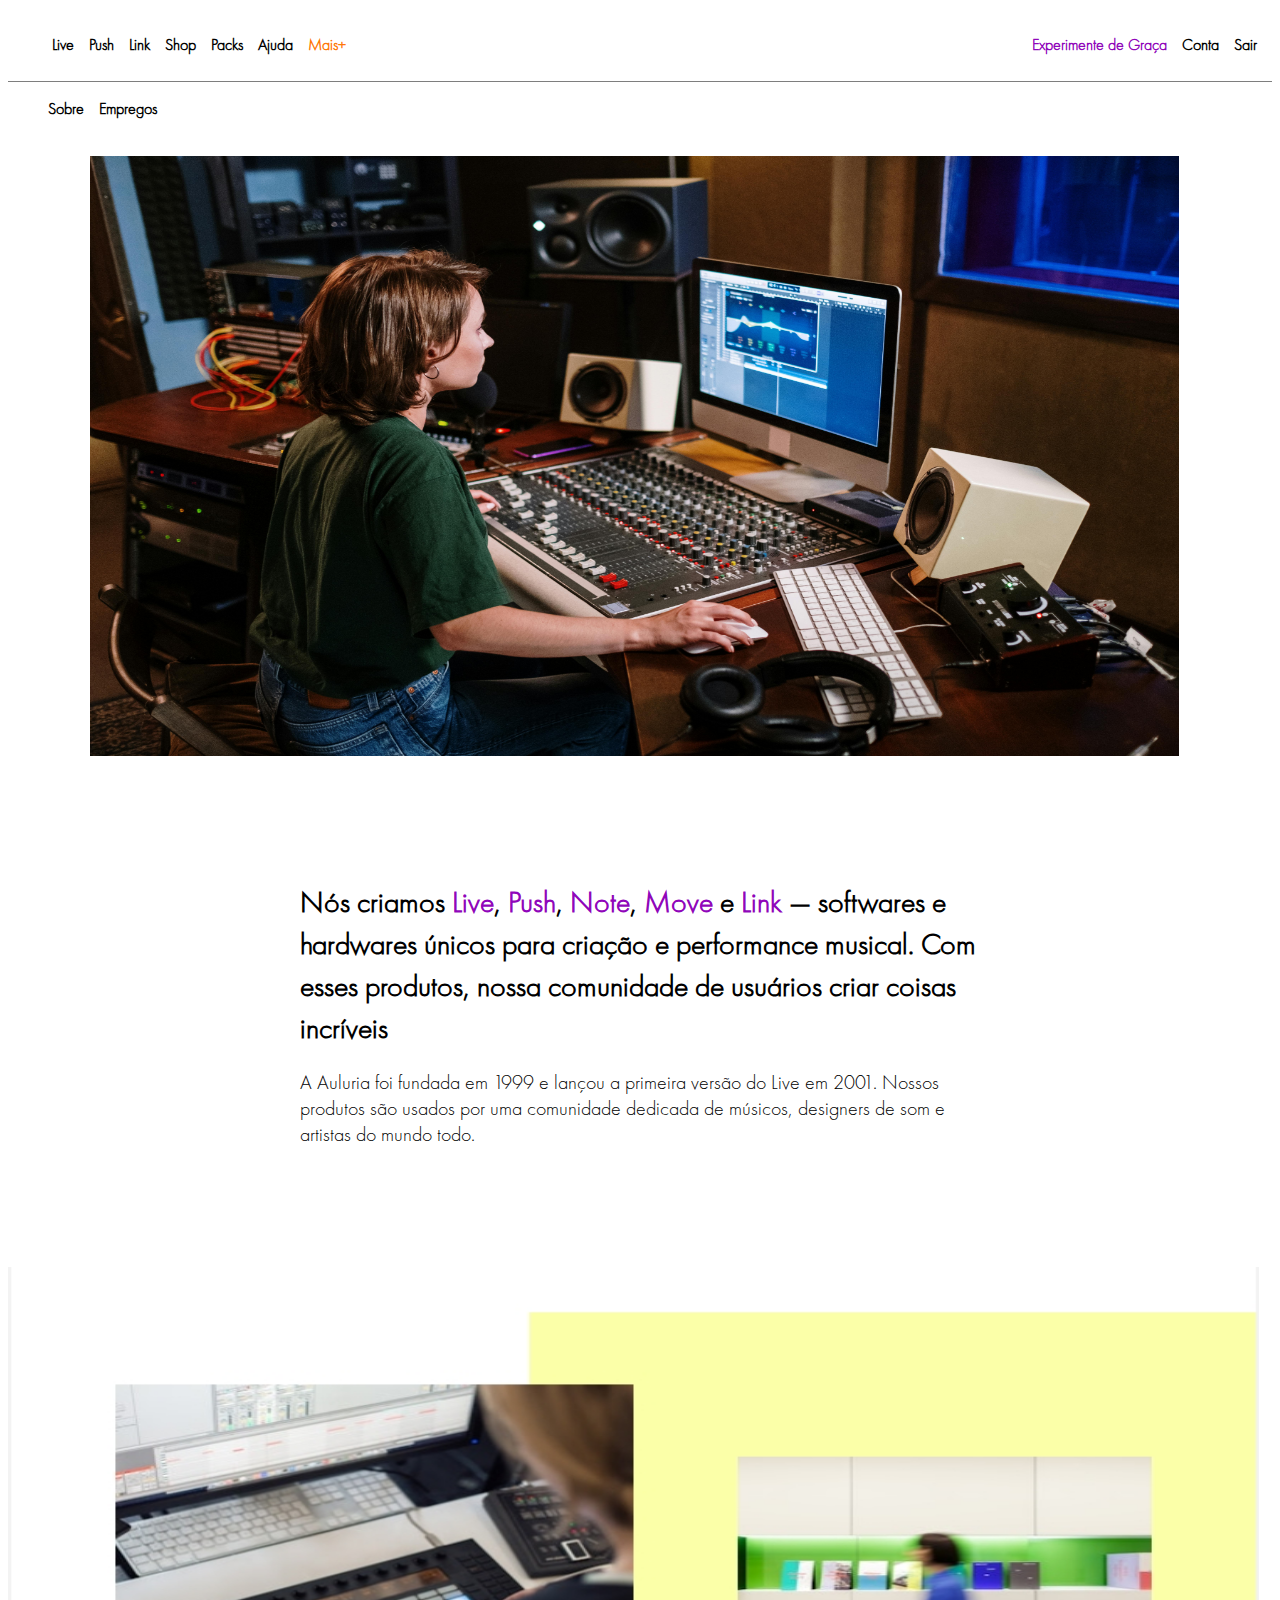
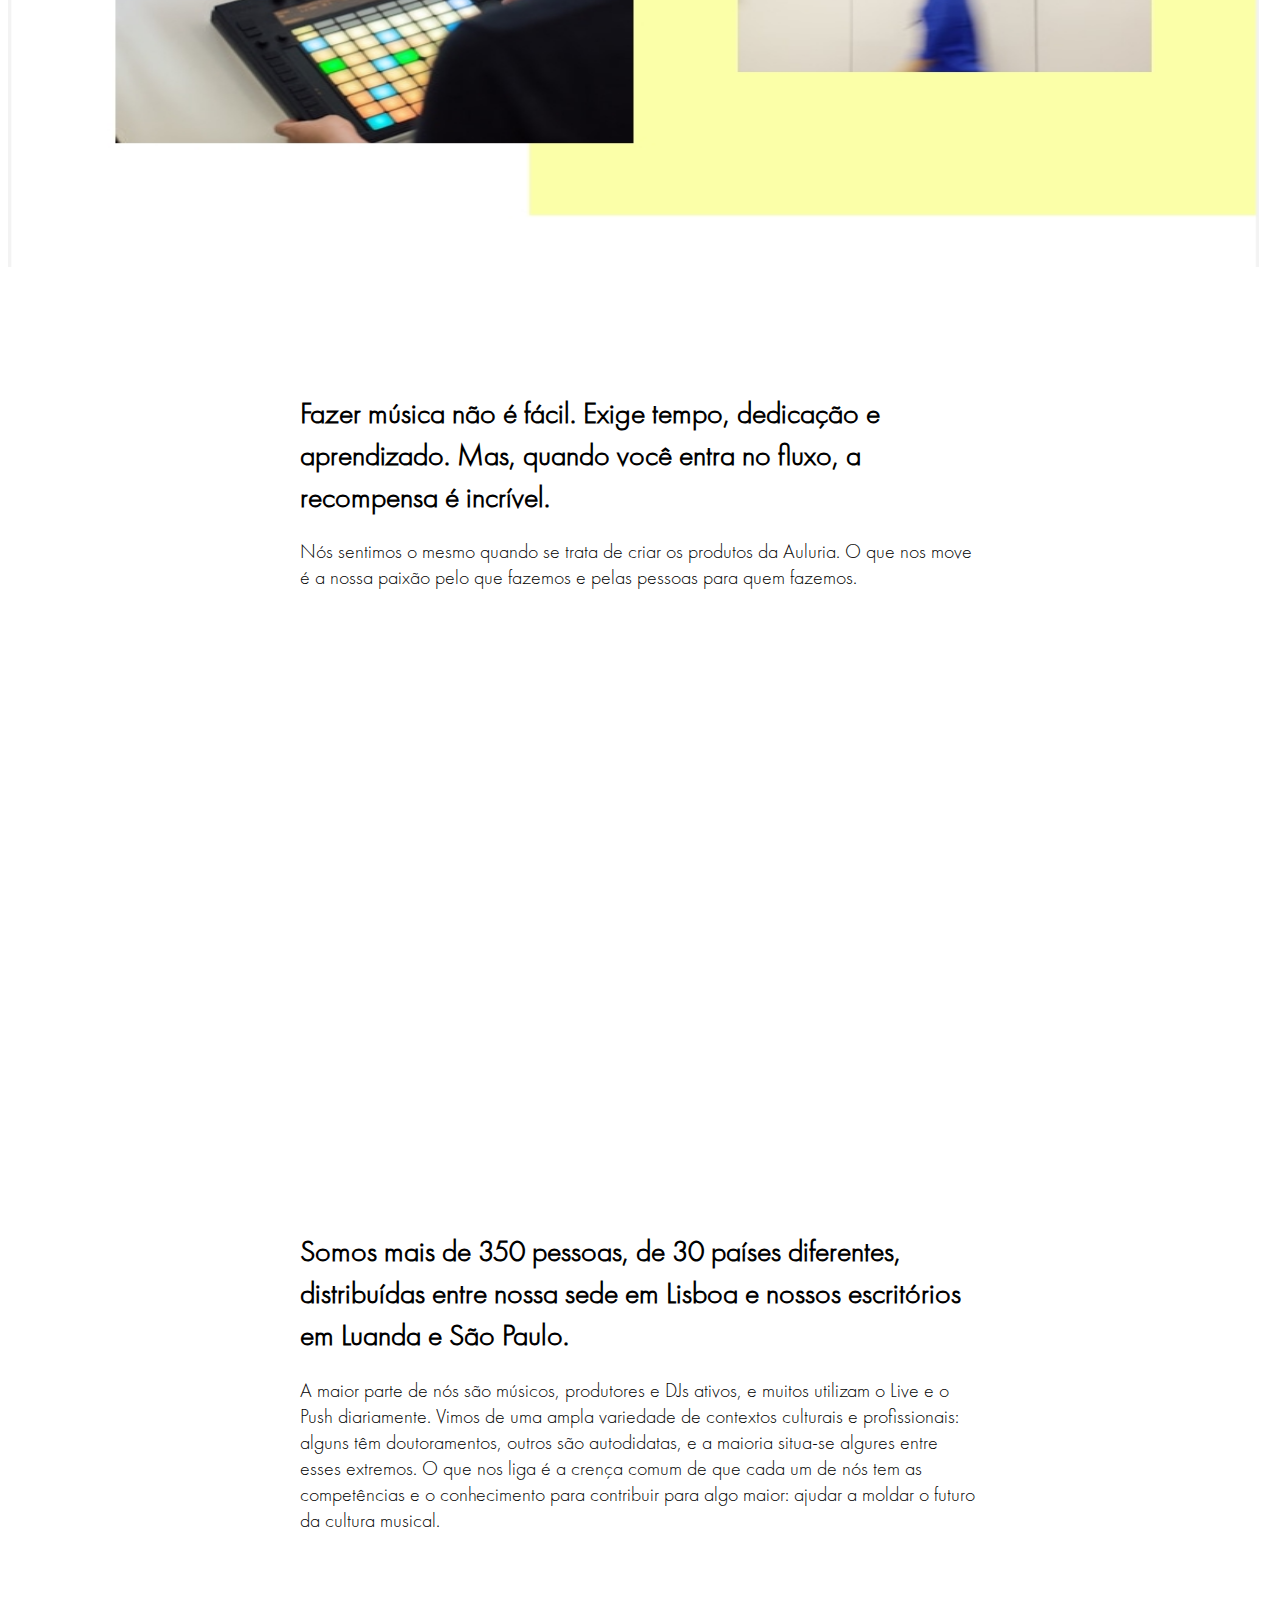
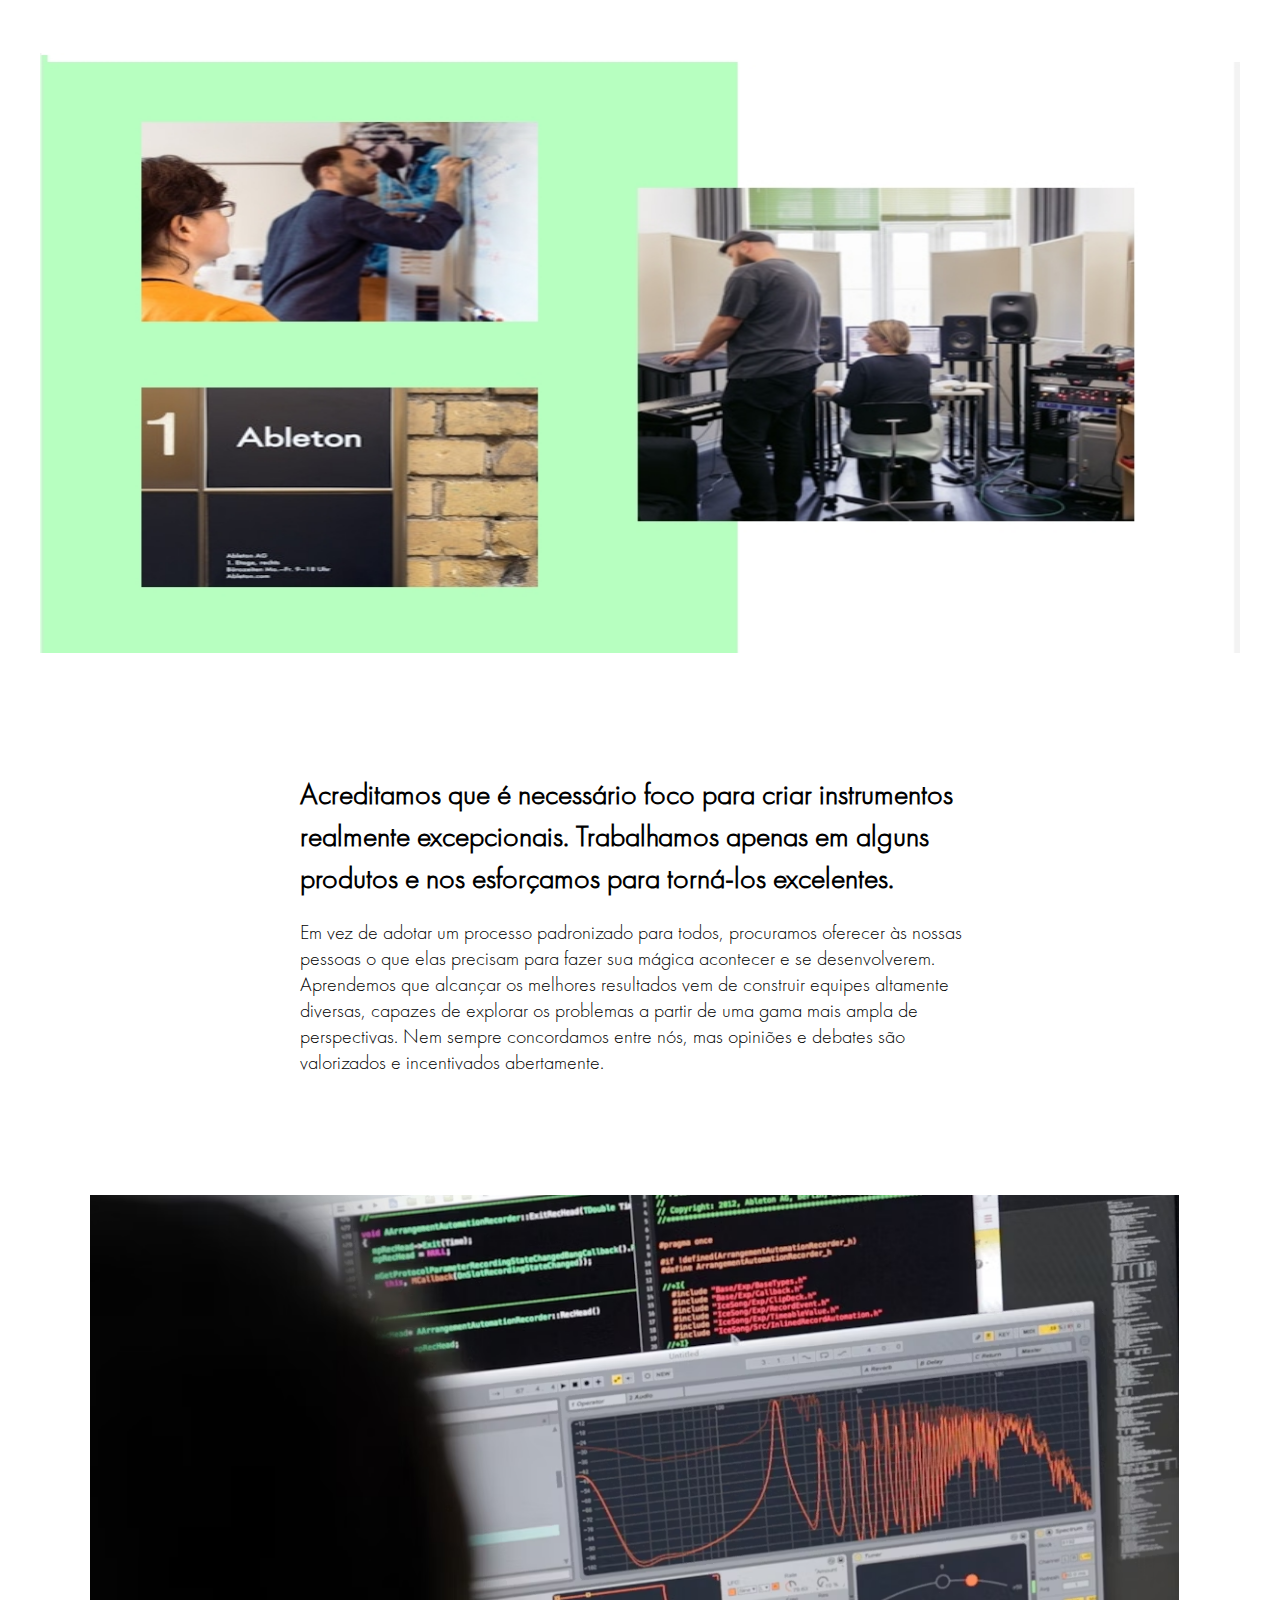
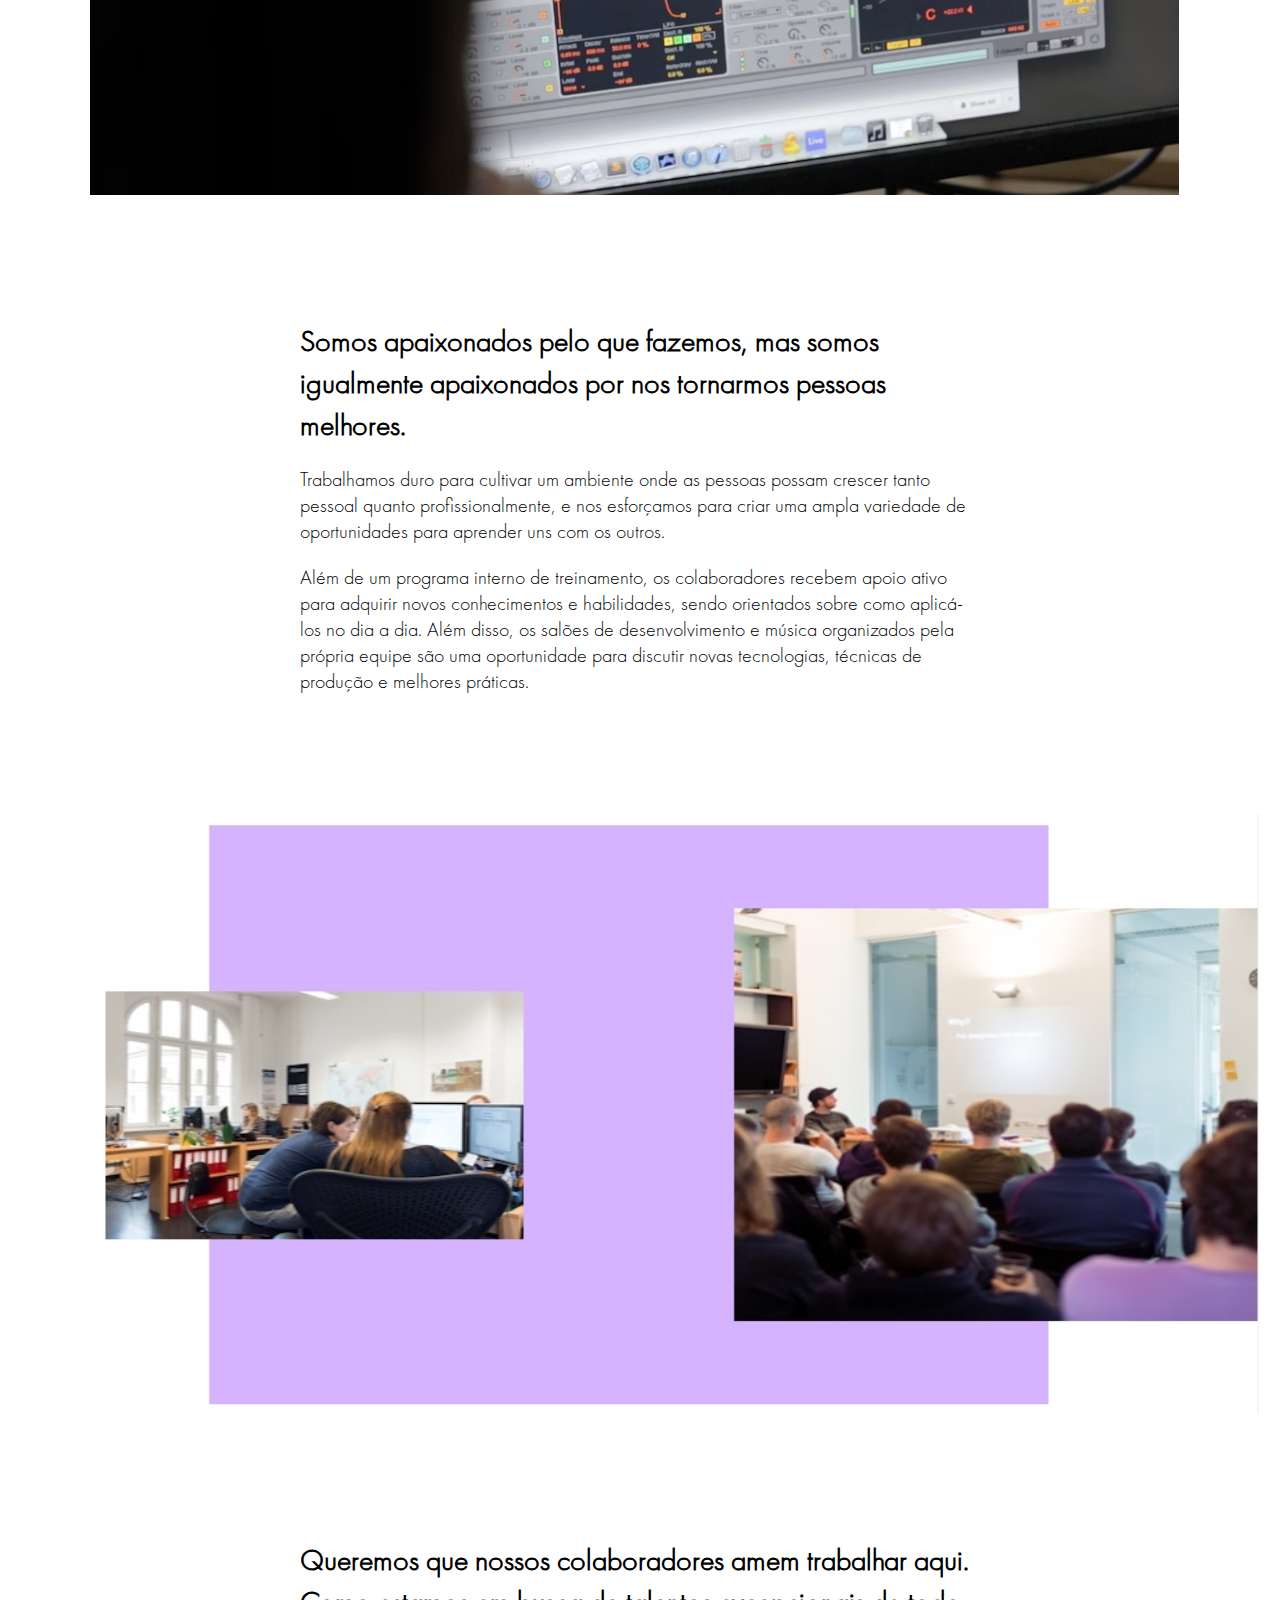
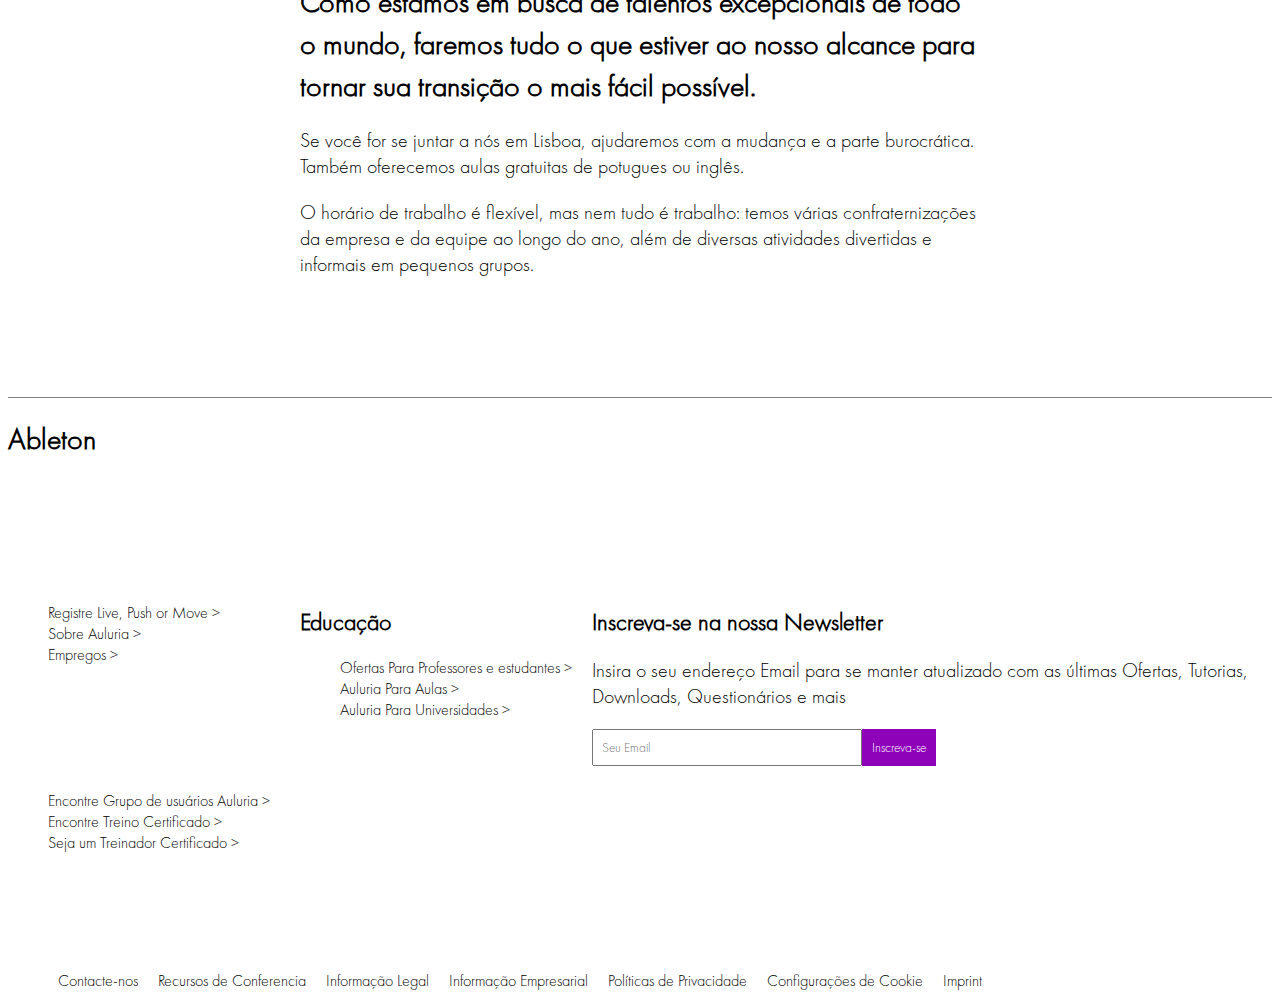
==== commit fea329eb: "..." ====
--- a/pages/home.html
+++ b/pages/home.html
@@ -38,7 +38,7 @@
         <img src="/assets/foto1.jpg" alt="Minha Figura">
     </div>
    <div style="margin-top: 100px;margin-bottom: 100px;">
-     <h1>Nós criamos <span>Live</span>, <span>Push</span>, <span>Note</span>, <span>Move</span> e <span>Link</span> — softwares e hardwares únicos para criação e performance musical. Com esses produtos, nossa comunidade de usuários cria coisas incríveis</h1>
+     <h1>Nós criamos <span>Live</span>, <span>Push</span>, <span>Note</span>, <span>Move</span> e <span>Link</span> — softwares e hardwares únicos para criação e performance musical. Com esses produtos, nossa comunidade de usuários criar coisas incríveis</h1>
      <p>
          A Auluria foi fundada em 1999 e lançou a primeira versão do Live em 2001. Nossos produtos são usados por uma comunidade dedicada de músicos, designers de som e artistas do mundo todo.
      </p>
@@ -128,14 +128,14 @@
         <div class="div3"><h2>Educação</h2>
             <ul>
                 <li>Ofertas Para Professores e estudantes ></li>
-            <li>Auluria Para Aulas</li>
-            <li>Auluria Para Universidades</li>
+            <li>Auluria Para Aulas ></li>
+            <li>Auluria Para Universidades ></li>
             </ul>
         </div>
         <div class="div4">
             <h2>Inscreva-se na nossa Newsletter</h2>
             <p>Insira o seu endereço Email para se manter atualizado com as últimas Ofertas, Tutorias, Downloads, Questionários e mais</p>
-            <input type="email" class="send-email-input"><button class="send-email-btn">Inscreva-se</button>
+            <input type="email" class="send-email-input" placeholder="Seu Email"><button class="send-email-btn">Inscreva-se</button>
         </div>
         <div class="div5">
 
@@ -149,7 +149,16 @@
         </div>
     </div>
     <div>
-        <ul></ul>
+        <ul class="outras-informacoes">
+            <li>Contacte-nos</li>
+            <li>Recursos de Conferencia</li>
+            <li>Informação Legal</li>
+            <li>Informação Empresarial</li>
+            <li>Políticas de Privacidade</li>
+            <li>Configurações de Cookie</li>
+            <li>Imprint</li>
+        </ul>
+        <span></span>
     </div>
 </footer>
     </main>
--- a/pages/home.css
+++ b/pages/home.css
@@ -147,4 +147,14 @@
 
 .send-email-input{
     padding: 8px;
+    width: 250px;
+}
+
+.outras-informacoes{
+    display: flex;
+    flex-direction: row;
+}
+.outras-informacoes li{
+    margin-left: 10px;
+    margin-right: 10px;
 }